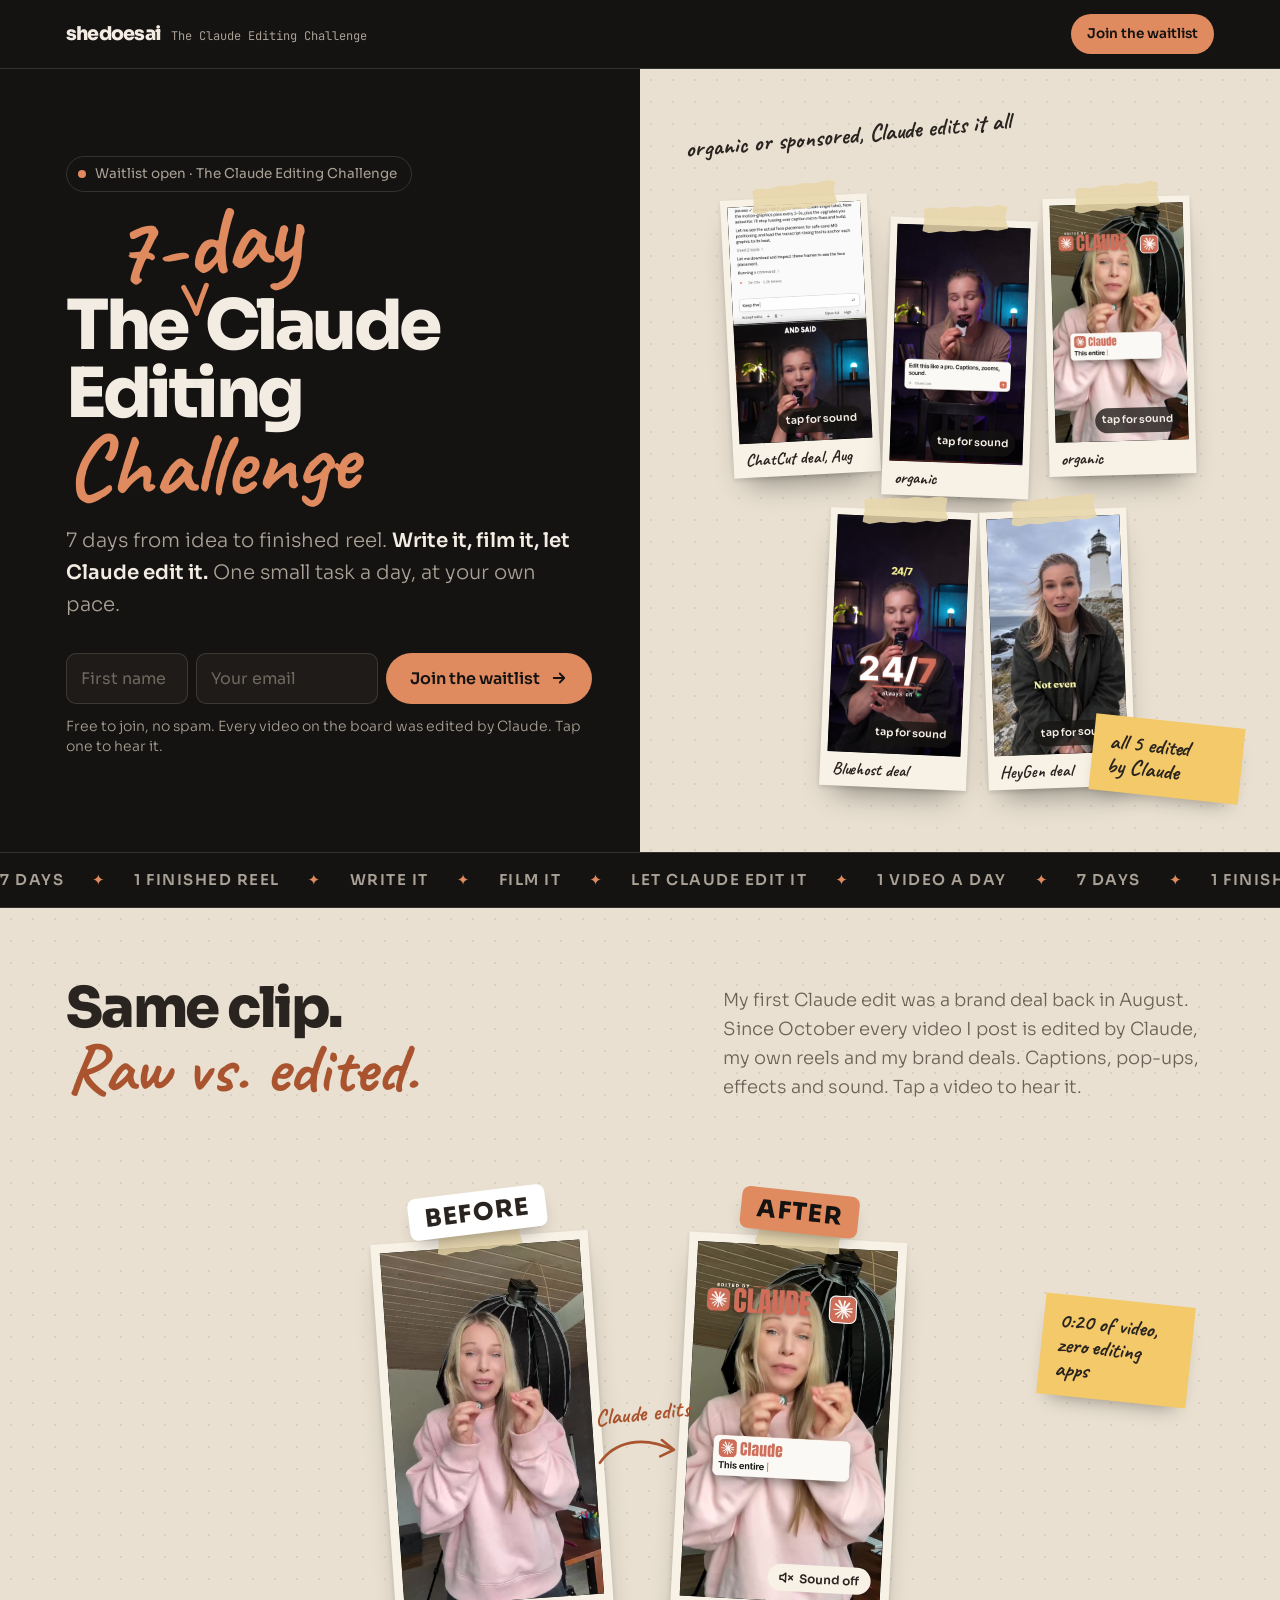
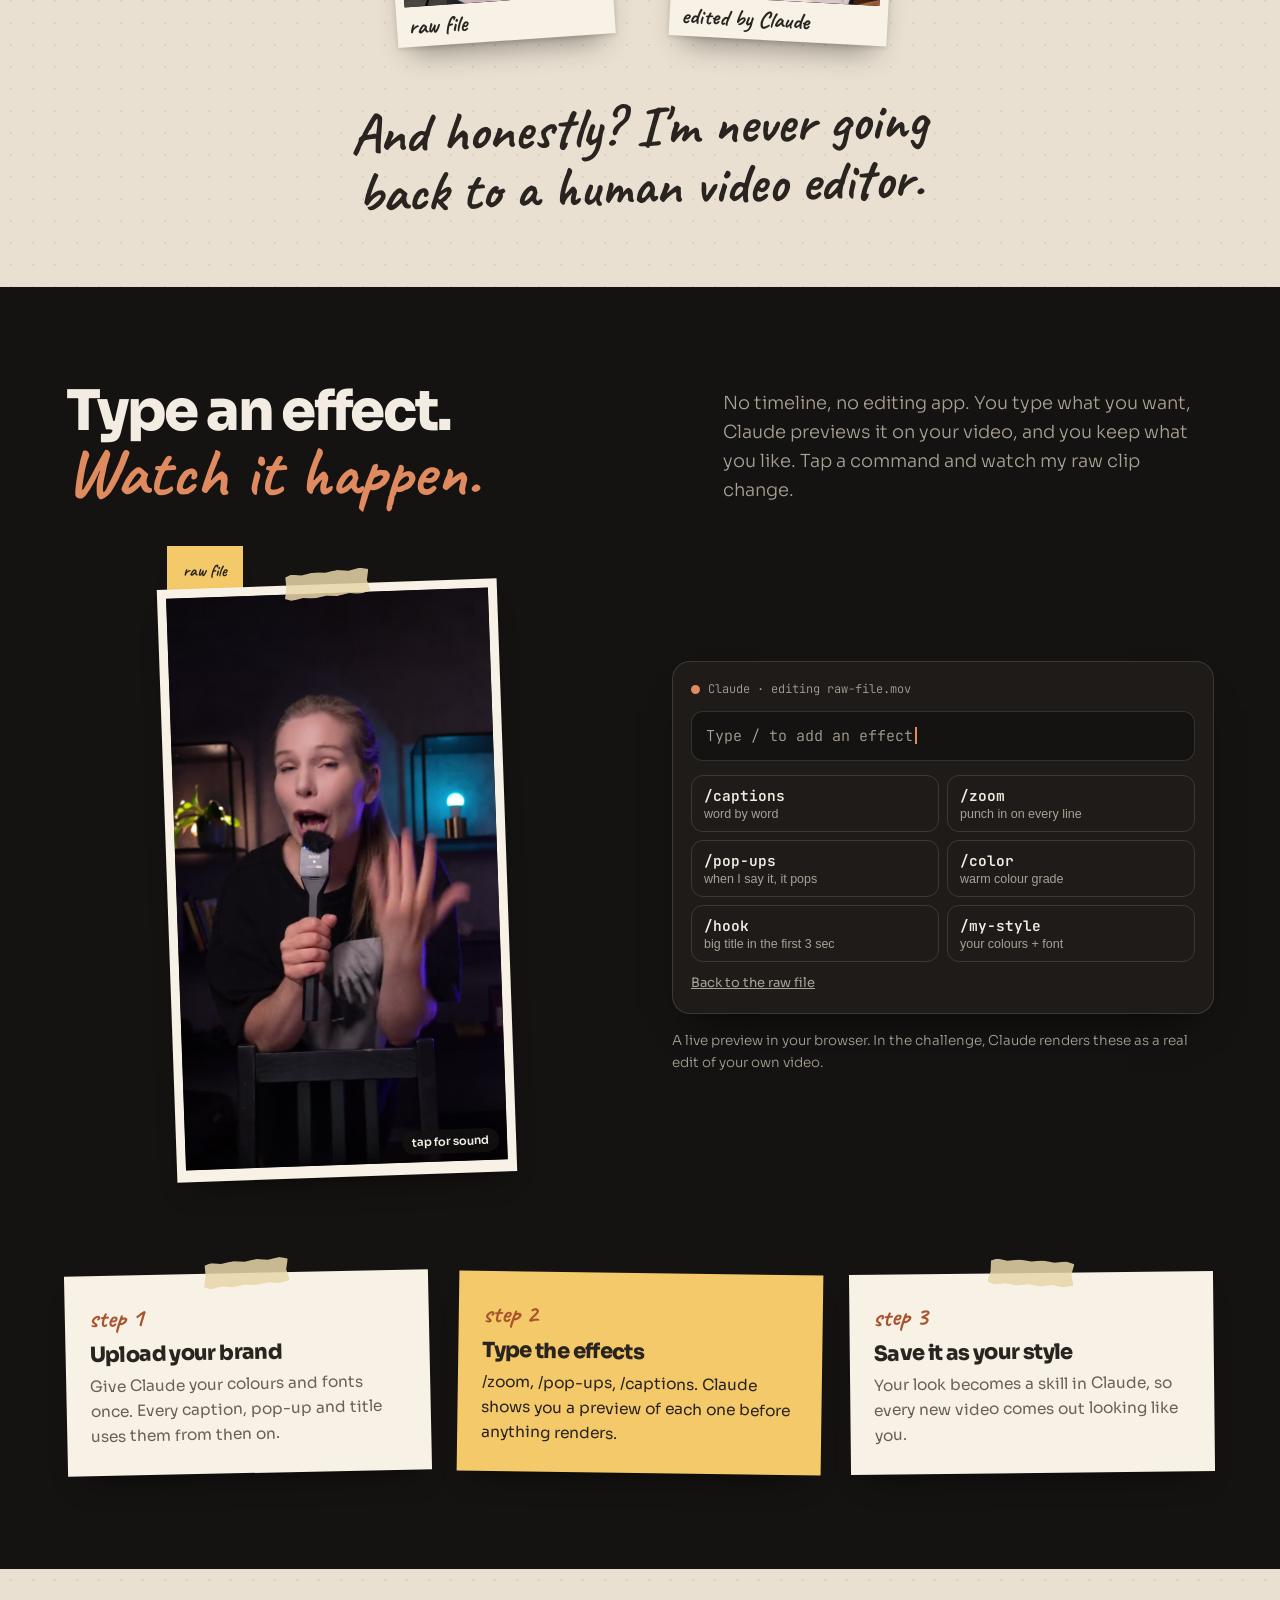
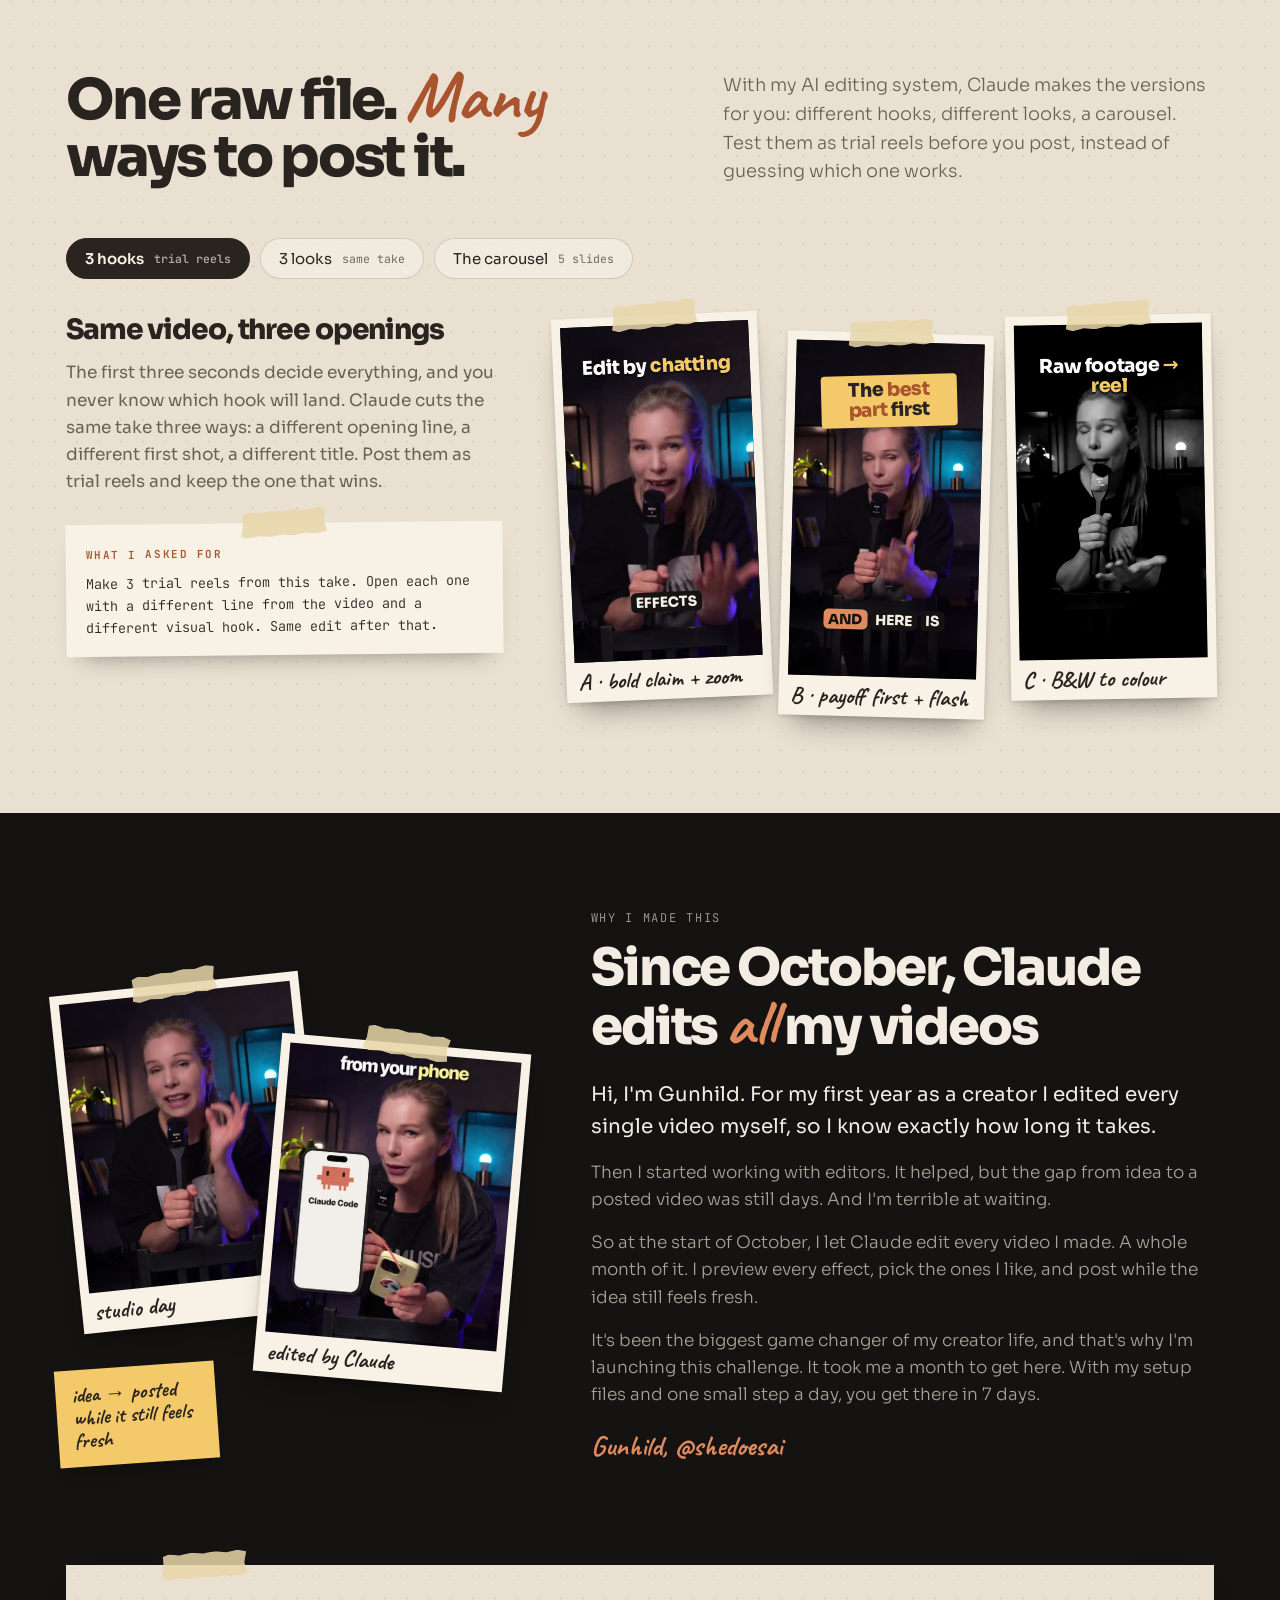
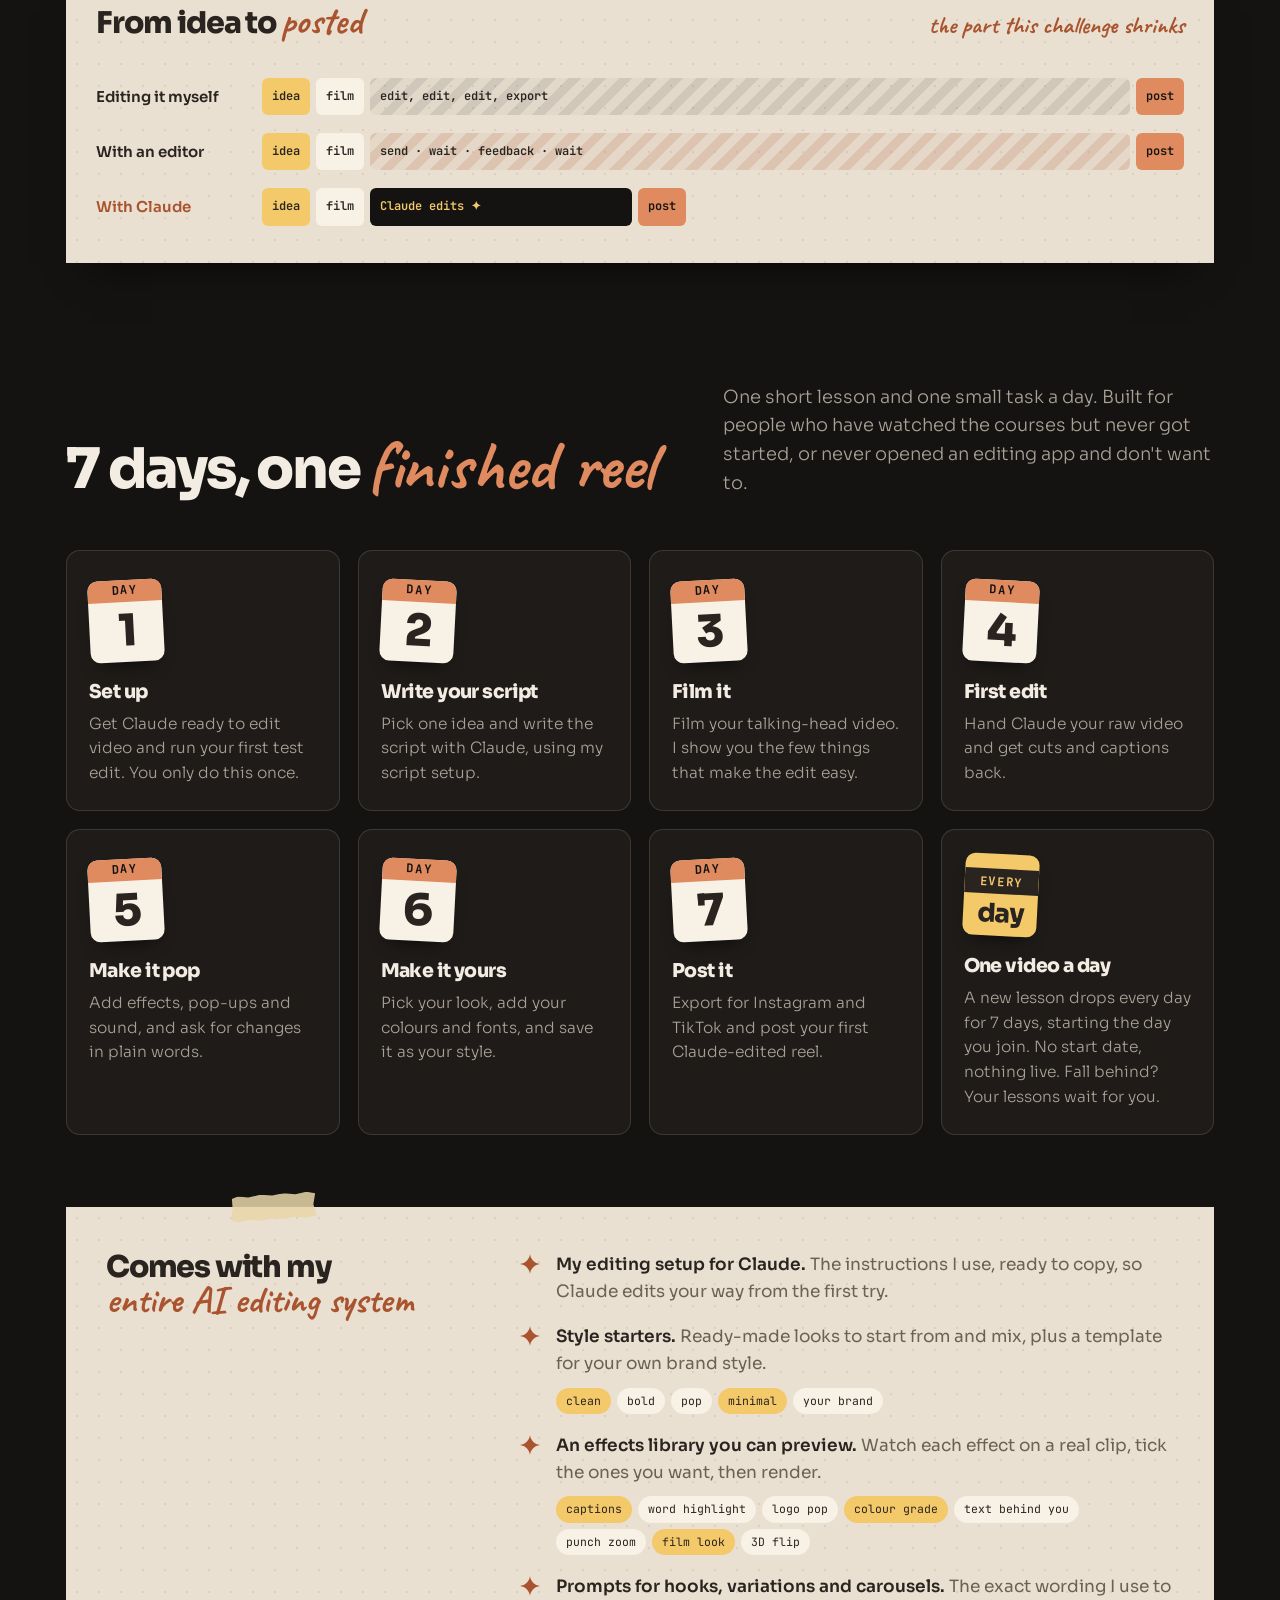
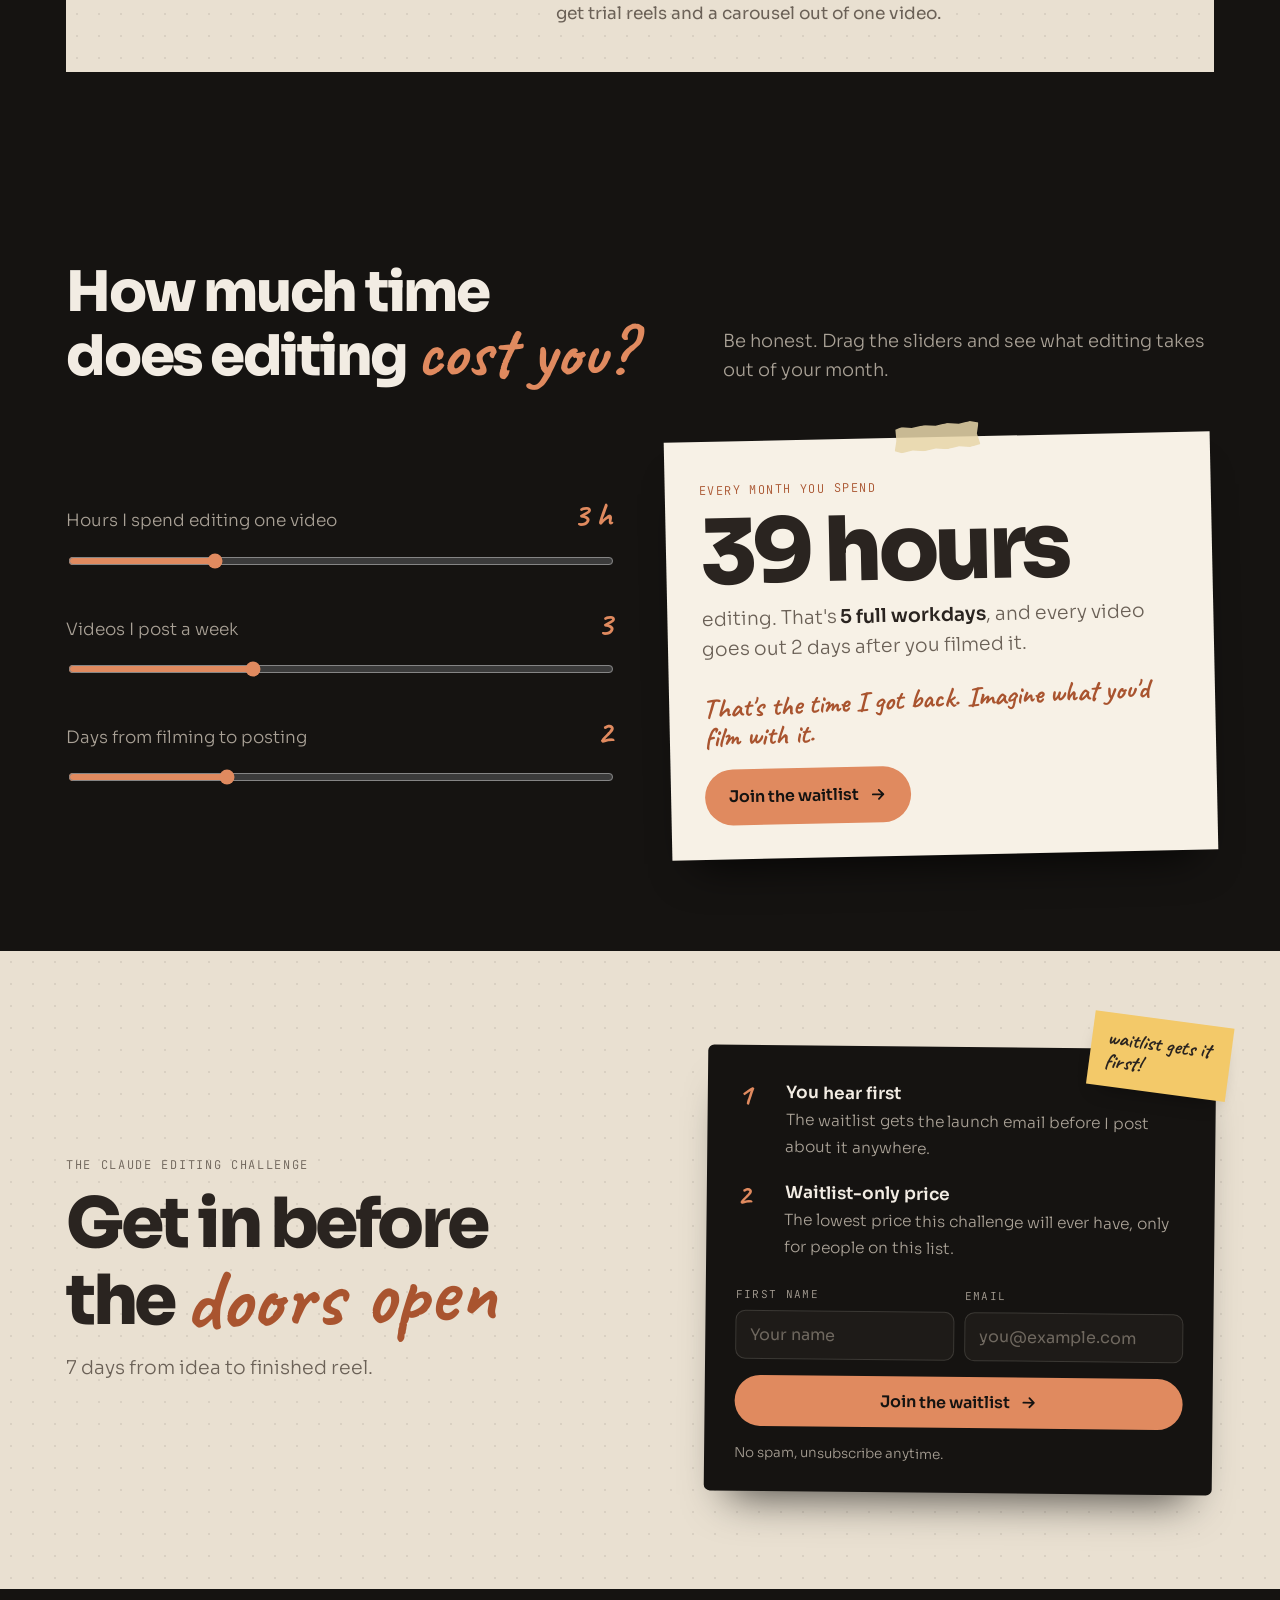
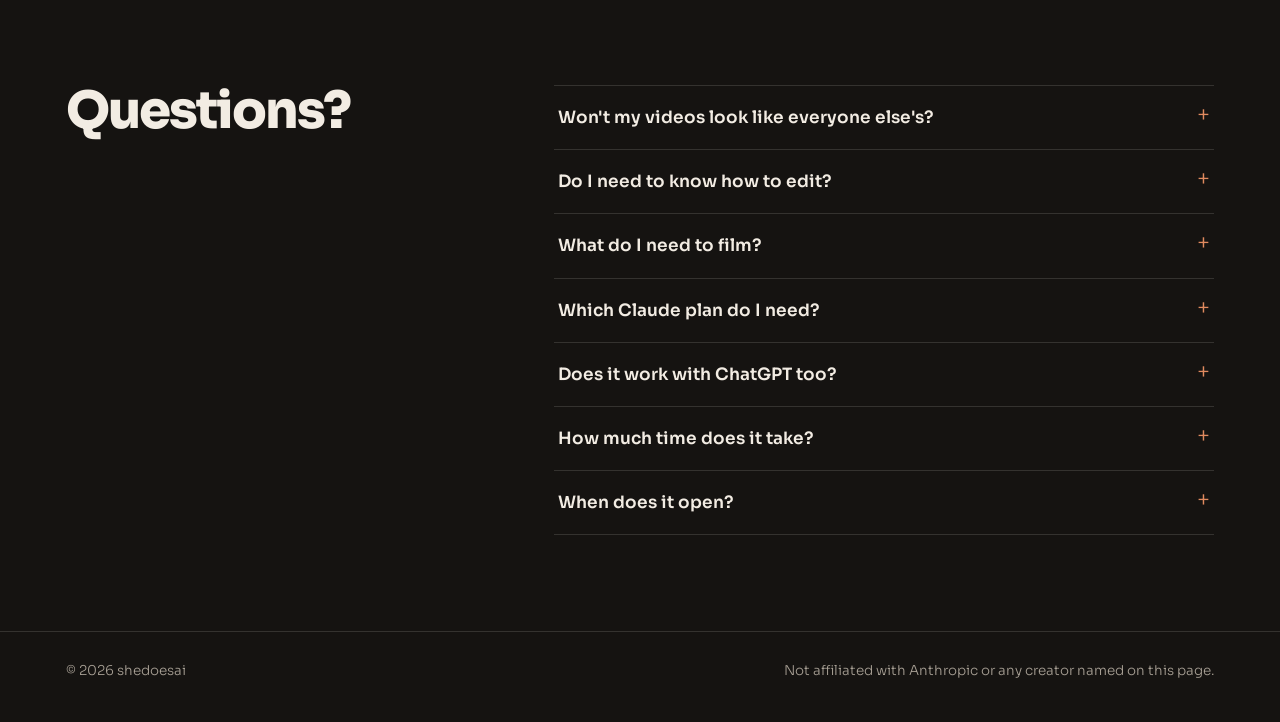
==== editing/index.html @ 43f723ca "Move 7-day a bit closer to the caret Co-Authored-By: Claude Opus 5.5 <noreply@anthropic.com> Claude-" ====
<!doctype html>
<html lang="en"><head><meta charset="utf-8"><meta name="viewport" content="width=device-width,initial-scale=1,viewport-fit=cover">
<title>The Claude Editing Challenge</title>
<meta name="description" content="The Claude Editing Challenge: 7 days from idea to finished reel. Write it, film it, let Claude edit it. Join the waitlist.">
<meta property="og:title" content="The Claude Editing Challenge">
<meta property="og:description" content="7 days from idea to finished reel. Write it, film it, let Claude edit it. Join the waitlist.">
<meta property="og:image" content="https://www.shedoesai.com/media/claude-edit-poster.jpg">
<meta property="og:type" content="website">
<meta property="og:url" content="https://www.shedoesai.com/editing">
<meta name="twitter:card" content="summary_large_image">
<meta name="theme-color" content="#151311">
<meta name="claude:viewport-fit-sides" content="cover">
<link rel="preconnect" href="https://fonts.googleapis.com">
<link rel="preconnect" href="https://fonts.gstatic.com" crossorigin>
<link rel="stylesheet" href="https://fonts.googleapis.com/css2?family=Sora:wght@300;400;600;800&family=Caveat:wght@600;700&family=JetBrains+Mono:wght@400;600&display=swap">
<style>
/* Direction F, "Dark + Moodboard": dark studio pages alternating with a cork/paper moodboard.
   Sora for type, Caveat for hand-written notes, taped polaroids and sticky notes as the scrapbook layer.
   One committed look (no theme switch). */
:root{
  --ink:#151311; --ink2:#1E1B18; --cream:#F2ECE3; --muted:#A9A196; --clay:#E08A5F; --clay-d:#A9542F;
  --board:#E9E0D1; --paper:#F7F1E6; --sticky:#F3C969; --brown:#2A2420; --brown-m:#6B6157;
  --line:rgba(242,236,227,.14); --line-d:rgba(42,36,32,.16);
  --f-display:"Sora",system-ui,-apple-system,"Segoe UI",sans-serif;
  --f-hand:"Caveat","Comic Sans MS",cursive;
  --f-mono:"JetBrains Mono",ui-monospace,Menlo,Consolas,monospace;
  --wrap:1180px;
  color-scheme:dark;
}
*{box-sizing:border-box}
[hidden]{display:none!important}
body{margin:0;background:var(--ink);color:var(--cream);font-family:var(--f-display);font-weight:300;font-size:17px;line-height:1.6;-webkit-font-smoothing:antialiased;overflow-x:hidden}
.wrap{max-width:var(--wrap);margin:0 auto;padding-left:max(16px,env(safe-area-inset-left,0px));padding-right:max(16px,env(safe-area-inset-right,0px))}
h1,h2,h3,h4{font-family:var(--f-display);font-weight:800;margin:0;text-wrap:balance;letter-spacing:-.04em}
p{margin:0}
a{color:inherit}
b,strong{font-weight:600}
em,.hand{font-family:var(--f-hand);font-style:normal;font-weight:700;letter-spacing:0;color:var(--clay);font-size:1.25em;line-height:.9}
.mono{font-family:var(--f-mono);font-size:12.5px}
.eyebrow{font-family:var(--f-mono);font-size:12px;text-transform:uppercase;letter-spacing:.14em;color:var(--muted)}
:focus-visible{outline:2px solid var(--clay);outline-offset:3px;border-radius:6px}

/* the moodboard surface */
.board{background-color:var(--board);background-image:radial-gradient(rgba(0,0,0,.07) 1px,transparent 1px);background-size:22px 22px;color:var(--brown)}
.board .eyebrow{color:var(--brown-m)}
.board em,.board .hand{color:var(--clay-d)}
.tape{position:absolute;z-index:3;top:-13px;left:50%;width:86px;height:26px;background:rgba(232,214,170,.85);transform:translateX(-50%) rotate(-4deg);clip-path:polygon(3% 8%,10% 0,22% 7%,36% 0,50% 6%,63% 0,77% 7%,90% 0,100% 9%,97% 50%,100% 92%,88% 100%,75% 93%,61% 100%,48% 94%,34% 100%,21% 93%,8% 100%,0 90%,3% 50%);box-shadow:0 1px 2px rgba(0,0,0,.08)}
.pol{position:relative;margin:0;background:var(--paper);padding:9px 9px 40px;box-shadow:0 18px 30px -14px rgba(0,0,0,.45),0 2px 4px rgba(0,0,0,.12)}
.pol figcaption{position:absolute;left:12px;right:12px;bottom:6px;font-family:var(--f-hand);font-weight:700;font-size:23px;color:var(--brown);line-height:1.2}
.sticky{background:var(--sticky);color:var(--brown);font-family:var(--f-hand);font-weight:700;line-height:1.1;padding:14px 16px;box-shadow:0 12px 20px -12px rgba(0,0,0,.4)}

.cta{display:inline-flex;align-items:center;gap:10px;background:var(--clay);color:var(--ink);text-decoration:none;font-family:var(--f-display);font-weight:600;font-size:16px;padding:15px 24px;border-radius:999px;border:0;cursor:pointer;transition:background .15s ease,transform .15s ease}
.cta:hover{background:#EB9C74;transform:translateY(-1px)}
.cta svg{width:18px;height:18px}
.cta.small{font-size:13.5px;padding:9px 16px}

header{border-bottom:1px solid var(--line)}
header .wrap{display:flex;justify-content:space-between;align-items:center;gap:12px;padding-block:14px}
.brand{font-weight:800;font-size:19px;text-decoration:none;display:flex;align-items:baseline;gap:10px;letter-spacing:-.04em}
.brand .hand{font-size:22px}
.brand small{font-family:var(--f-mono);font-weight:400;font-size:12px;letter-spacing:0;color:var(--muted)}

/* hero: dark text left, moodboard right */
.hero{display:grid;grid-template-columns:minmax(0,1fr) minmax(0,1fr);min-height:min(86vh,780px);border-bottom:1px solid var(--line)}
.hero-copy{display:flex;flex-direction:column;justify-content:center;padding:64px 48px 72px max(16px,calc((100vw - var(--wrap))/2 + 16px))}
.status{display:inline-flex;align-items:center;gap:9px;align-self:flex-start;border:1px solid var(--line);border-radius:999px;padding:6px 14px 6px 11px;font-size:13.5px;font-weight:400;color:var(--muted)}
.dot{width:8px;height:8px;border-radius:50%;background:var(--clay);animation:pulse 1.8s infinite}
@keyframes pulse{50%{opacity:.35}}
.hero h1{font-size:clamp(42px,5.4vw,82px);line-height:.98;letter-spacing:-.05em;margin:26px 0 22px}
.hero h1 .hand{font-size:1.3em;display:inline-block;transform:rotate(-2deg);line-height:.8}
.hero h1.has-ins{margin-top:1.45em}
.hero h1 .ins{position:relative;display:inline-block;width:.26em}
.hero h1 .ins-txt{position:absolute;left:50%;bottom:.6em;transform:translateX(-46%) rotate(-7deg);font-family:var(--f-hand);font-weight:700;font-size:1.4em;letter-spacing:0;line-height:1;color:var(--clay);white-space:nowrap}
.hero h1 .ins svg{position:absolute;left:50%;bottom:.42em;width:.42em;height:.58em;transform:translateX(-50%) rotate(-4deg);color:var(--clay);overflow:visible}
.lede{font-size:clamp(18px,1.55vw,21px);max-width:34ch;color:var(--muted)}
.lede b{color:var(--cream);font-weight:600}
.wl-hero{margin-top:32px;max-width:560px}
.hero-row{display:grid;grid-template-columns:minmax(0,.8fr) minmax(0,1.2fr) auto;gap:8px}
.wl.wl-hero .cta{width:auto;margin:0;white-space:nowrap}
.proof{font-size:14px;line-height:1.45;color:var(--muted)}
@media (max-width:640px){.hero-row{grid-template-columns:minmax(0,1fr)}.wl.wl-hero .cta{width:100%;justify-content:center}}

.hero-board{position:relative;overflow:hidden;display:flex;align-items:center;justify-content:center;padding:64px 24px}
.ba{position:relative;display:flex;align-items:center;justify-content:center;gap:0;width:100%;max-width:580px}
.ba .pol{flex:0 0 auto;width:clamp(150px,17vw,228px)}
.pol-raw{transform:rotate(-4deg)}
.pol-edit{transform:rotate(3deg)}
.shot{position:relative;aspect-ratio:9/16;overflow:hidden;background:#000}
.shot video,.shot img{position:absolute;inset:0;width:100%;height:100%;object-fit:cover;max-width:none}
.label{position:absolute;z-index:2;top:10px;left:10px;font-family:var(--f-mono);font-size:10.5px;font-weight:600;letter-spacing:.08em;text-transform:uppercase;padding:4px 8px;border-radius:4px;background:rgba(21,19,17,.75);color:var(--cream)}
.label.on{background:var(--clay);color:var(--ink)}
.arrow{flex:0 0 auto;width:clamp(64px,7vw,104px);position:relative;margin:0 -6px;z-index:4;text-align:center}
.arrow svg{width:100%;height:auto;color:var(--clay-d);display:block}
.arrow span{display:block;font-family:var(--f-hand);font-weight:700;font-size:clamp(19px,1.8vw,24px);color:var(--clay-d);line-height:1;transform:rotate(-6deg);margin-bottom:2px;white-space:nowrap}
.sound{position:absolute;bottom:10px;right:10px;z-index:2;display:flex;align-items:center;gap:6px;border:0;border-radius:999px;background:var(--paper);color:var(--brown);font:600 12px var(--f-display);padding:6px 11px;cursor:pointer}
.sound svg{width:15px;height:15px}
.hero-board .sticky{position:absolute;right:6%;bottom:7%;width:150px;font-size:22px;transform:rotate(6deg)}
.hero-board .note{position:absolute;left:7%;top:8%;font-family:var(--f-hand);font-weight:700;font-size:24px;color:var(--brown);transform:rotate(-5deg)}

/* marquee */
.marquee{border-bottom:1px solid var(--line);overflow:hidden;white-space:nowrap;color:var(--muted)}
.marquee-inner{display:inline-flex;gap:28px;padding:15px 0;font-weight:600;font-size:15px;text-transform:uppercase;letter-spacing:.1em;animation:slide 32s linear infinite}
.marquee-inner span{display:inline-flex;align-items:center;gap:28px}
.marquee-inner i{color:var(--clay);font-style:normal}
@keyframes slide{to{transform:translateX(-50%)}}

section{padding-block:96px}
.head{display:grid;grid-template-columns:minmax(0,1.1fr) minmax(0,.9fr);gap:20px 56px;align-items:end;margin-bottom:52px}
.head h2{font-size:clamp(32px,4.4vw,56px);line-height:1.02}
.head p{max-width:44ch;font-size:18px;color:var(--muted)}
.board .head p{color:var(--brown-m)}

/* style lab */
.lab{display:grid;grid-template-columns:minmax(0,1fr) minmax(0,1fr);gap:64px;align-items:center}
.lab-wrap{position:relative;justify-self:center;width:100%;max-width:450px}
.lab-wrap .pol{transform:rotate(-2deg);padding-bottom:12px}
.lab-frame{position:relative;width:100%;aspect-ratio:9/16;overflow:hidden;background:#000;--b-hi:#E08A5F;--b-bg:#151311;--b-text:#F2ECE3;--b-font:var(--f-display);--b-weight:800}
.lab-wrap{max-width:340px}
.lab-zoom{position:absolute;inset:0;transition:transform .28s cubic-bezier(.2,.9,.3,1.3)}
.lab-zoom video{position:absolute;inset:0;width:100%;height:100%;object-fit:cover;max-width:none;transition:filter .4s ease}
.fx-zoom .lab-zoom.punch{transform:scale(1.14)}
.fx-color video{filter:contrast(1.12) saturate(1.3) sepia(.12) brightness(1.03)}
.grade{position:absolute;inset:0;pointer-events:none;opacity:0;transition:opacity .4s;background:radial-gradient(120% 80% at 50% 40%,transparent 55%,rgba(20,8,0,.45));mix-blend-mode:multiply}
.fx-color .grade{opacity:1}
.cap{position:absolute;left:0;right:0;bottom:17%;display:flex;justify-content:center;z-index:3;padding:0 7%;text-align:center;pointer-events:none}
.cap-w{display:flex;flex-wrap:wrap;gap:5px;justify-content:center;font-family:var(--b-font);font-weight:var(--b-weight);font-size:clamp(19px,2.3vw,25px);line-height:1;letter-spacing:-.02em;text-transform:uppercase}
.cap-w span{background:var(--b-bg);color:var(--b-text);padding:5px 8px;border-radius:7px;transition:background .1s,transform .1s}
.cap-w span.on{background:var(--b-hi);color:var(--b-bg);transform:scale(1.08) rotate(-2deg)}
.hook{position:absolute;z-index:3;top:11%;left:7%;right:7%;text-align:center;font-family:var(--b-font);font-weight:var(--b-weight);font-size:clamp(24px,2.9vw,32px);line-height:1.02;letter-spacing:-.03em;color:#fff;text-shadow:0 3px 0 rgba(0,0,0,.55),0 0 24px rgba(0,0,0,.4);opacity:0;transform:translateY(-8px) scale(.94);transition:opacity .25s,transform .35s cubic-bezier(.2,.9,.3,1.4)}
.hook b{color:var(--b-hi);font-weight:inherit}
.hook.show{opacity:1;transform:none}
#lab-pops{position:absolute;inset:0;z-index:3;pointer-events:none}
.pop{position:absolute;display:inline-flex;align-items:center;gap:6px;padding:7px 12px;border-radius:12px;background:var(--paper);color:var(--brown);font:800 15px var(--f-display);letter-spacing:-.01em;box-shadow:0 10px 22px -8px rgba(0,0,0,.55);animation:popin .45s cubic-bezier(.2,.9,.3,1.6) both}
.pop.hi{background:var(--b-hi);color:var(--b-bg)}
.pop svg{width:16px;height:16px}
.pop.out{animation:popout .25s ease forwards}
@keyframes popin{from{opacity:0;transform:scale(.3) rotate(-12deg)}to{opacity:1;transform:scale(1) rotate(var(--r,-4deg))}}
@keyframes popout{to{opacity:0;transform:scale(.6)}}
.lab-sound{position:absolute;z-index:4;right:8px;bottom:8px;appearance:none;border:0;cursor:pointer;font:600 11.5px var(--f-display);padding:5px 10px;border-radius:999px;background:rgba(21,19,17,.72);color:var(--cream)}
.slash{background:var(--ink2);border:1px solid var(--line);border-radius:18px;padding:18px;box-shadow:0 24px 40px -24px rgba(0,0,0,.8)}
.slash-top{display:flex;align-items:center;gap:8px;font-family:var(--f-mono);font-size:12px;color:var(--muted);margin-bottom:12px}
.slash-dot{width:9px;height:9px;border-radius:50%;background:var(--clay)}
.slash-input{display:flex;align-items:center;min-height:50px;background:var(--ink);border:1px solid var(--line);border-radius:12px;padding:12px 14px;font-family:var(--f-mono);font-size:15px;color:var(--cream);margin-bottom:14px}
.slash-input .ph{color:var(--muted)}
.caret{display:inline-block;width:2px;height:1.15em;background:var(--clay);margin-left:2px;animation:blink 1s steps(1) infinite}
@keyframes blink{50%{opacity:0}}
.slash-cmds{display:grid;grid-template-columns:repeat(2,minmax(0,1fr));gap:8px}
.slash-cmds button{appearance:none;text-align:left;border:1px solid var(--line);background:transparent;color:var(--cream);border-radius:12px;padding:10px 12px;cursor:pointer;display:grid;gap:2px;transition:background .15s,border-color .15s}
.slash-cmds button:hover{border-color:var(--muted)}
.slash-cmds b{font-family:var(--f-mono);font-size:14.5px;font-weight:600}
.slash-cmds span{font-size:12.5px;color:var(--muted)}
.slash-cmds button[aria-pressed="true"]{background:var(--clay);border-color:var(--clay);color:var(--ink)}
.slash-cmds button[aria-pressed="true"] span{color:rgba(21,19,17,.75)}
.slash-cmds button[aria-pressed="true"] b::after{content:" ✓"}
.slash-reset{appearance:none;background:none;border:0;color:var(--muted);font:400 13px var(--f-display);text-decoration:underline;cursor:pointer;margin-top:12px;padding:0}
.brand-kit{margin-top:12px;background:var(--ink);border:1px solid var(--line);border-radius:14px;padding:14px;display:grid;gap:12px}
.kit-row{display:flex;flex-wrap:wrap;gap:12px;align-items:center}
.kit-row label{display:flex;align-items:center;gap:8px;font-size:14px;font-weight:400}
.kit-row input[type=color]{width:38px;height:32px;border:1px solid var(--line);border-radius:8px;padding:2px;background:var(--ink);cursor:pointer}
.kit-row select{font:400 14px var(--f-display);padding:7px 10px;border-radius:8px;border:1px solid var(--line);background:var(--ink2);color:var(--cream)}
.swatches{display:flex;gap:8px}
.swatches button{width:30px;height:30px;border-radius:50%;border:2px solid var(--ink);outline:1px solid var(--line);cursor:pointer;padding:0}
.vars{display:grid;grid-template-columns:repeat(3,minmax(0,1fr));gap:18px;align-items:start}
.vars .pol:nth-child(1){transform:rotate(-2.5deg)}
.vars .pol:nth-child(2){transform:rotate(1.5deg);margin-top:18px}
.vars .pol:nth-child(3){transform:rotate(-1deg)}
.vhook{position:absolute;z-index:2;top:10%;left:6%;right:6%;text-align:center;font:800 clamp(14px,1.6vw,19px)/1.05 var(--f-display);letter-spacing:-.02em;color:#fff;text-shadow:0 2px 0 rgba(0,0,0,.6),0 0 16px rgba(0,0,0,.45)}
.vhook b{color:var(--sticky);font-weight:inherit}
.vcap{position:absolute;z-index:2;left:6%;right:6%;bottom:14%;display:flex;flex-wrap:wrap;gap:3px;justify-content:center;font:800 clamp(11px,1.15vw,14px)/1 var(--f-display);text-transform:uppercase}
.vcap span{padding:3px 5px;border-radius:5px;background:#151311;color:#F2ECE3}
.vcap span.on{background:#E08A5F;color:#151311}
.v-clean video{filter:brightness(1.04) saturate(.9)}
.v-clean .vcap{font-family:var(--f-display);font-weight:600;text-transform:none}
.v-clean .vcap span{background:rgba(255,255,255,.92);color:#222}
.v-clean .vcap span.on{background:#fff;color:#000;text-decoration:underline 2px}
.v-bold video{filter:contrast(1.15) saturate(1.25)}
.v-bold .vcap{font-size:clamp(14px,1.5vw,18px)}
.v-bold .vcap span{background:none;color:#fff;-webkit-text-stroke:1.5px #000;paint-order:stroke fill;text-shadow:0 3px 0 #000;padding:0 2px}
.v-bold .vcap span.on{color:#FFE11A;background:none}
.v-pop video{filter:saturate(1.3) brightness(1.04) sepia(.08)}
.v-pop .vcap span{background:#FFF6EE;color:#B4436C;border-radius:9px}
.v-pop .vcap span.on{background:#FFD7E4}
.v-pop::after{content:"✦";position:absolute;z-index:2;top:34%;right:10%;font-size:26px;color:var(--sticky);animation:popin 1.2s cubic-bezier(.2,.9,.3,1.6) infinite alternate}
.lab-note{font-size:13.5px;margin-top:16px;color:var(--muted)}

.how{margin-top:96px;display:grid;grid-template-columns:repeat(3,minmax(0,1fr));gap:28px}
.how > div{position:relative;background:var(--paper);color:var(--brown);padding:30px 24px 26px;box-shadow:0 18px 30px -18px rgba(0,0,0,.6)}
.how > div:nth-child(1){transform:rotate(-1.2deg)}
.how > div:nth-child(2){transform:rotate(.8deg);background:var(--sticky)}
.how > div:nth-child(3){transform:rotate(-.6deg)}
.how .k{font-family:var(--f-hand);font-weight:700;font-size:26px;color:var(--clay-d);line-height:1}
.how h3{font-size:21px;margin:8px 0 8px;line-height:1.15;letter-spacing:-.03em}
.how p{font-size:15.5px;font-weight:400;color:var(--brown-m)}
.how > div:nth-child(2) p{color:var(--brown)}

/* outputs (on the board) */
.tabs{display:flex;flex-wrap:wrap;gap:10px;margin-bottom:36px}
.tabs button{appearance:none;border:1px solid var(--line-d);background:rgba(247,241,230,.6);color:var(--brown);font:400 15px var(--f-display);padding:10px 18px;border-radius:999px;cursor:pointer;display:flex;gap:10px;align-items:center}
.tabs button .mono{font-size:11.5px;opacity:.65}
.tabs button[aria-selected="true"]{background:var(--brown);color:var(--paper);border-color:var(--brown);font-weight:600}
.panel{display:grid;grid-template-columns:minmax(0,.8fr) minmax(0,1.2fr);gap:56px;align-items:start}
.panel-copy h3{font-size:28px;line-height:1.08;margin-bottom:14px}
.panel-copy > p{color:var(--brown-m);font-weight:400}
.prompt{position:relative;margin-top:28px;background:var(--paper);padding:22px 20px 18px;box-shadow:0 14px 24px -16px rgba(0,0,0,.45);transform:rotate(-.6deg)}
.prompt .eyebrow{display:block;margin-bottom:8px;font-size:11px;color:var(--clay-d);font-weight:600}
.prompt p{font-family:var(--f-mono);font-size:13.5px;line-height:1.65}
.pair{display:flex;gap:28px;justify-content:center;flex-wrap:wrap}
.pair .pol{width:min(100%,230px)}
.pair .pol:first-child{transform:rotate(-3deg)}
.pair .pol:last-child{transform:rotate(2.5deg)}
.pair figcaption{font-size:21px}

.carousel{min-width:0}
.track{display:flex;gap:18px;overflow-x:auto;scroll-snap-type:x mandatory;padding:6px 10px 22px 4px;scrollbar-width:thin}
.slide{flex:0 0 min(78%,290px);aspect-ratio:4/5;scroll-snap-align:start;border-radius:6px;box-shadow:0 14px 24px -16px rgba(0,0,0,.5);position:relative;overflow:hidden;display:flex;flex-direction:column;justify-content:space-between;padding:22px;max-width:100%}
.slide .n{font-family:var(--f-mono);font-size:11px;opacity:.7}
.slide h4{font-size:24px;line-height:1.08;letter-spacing:-.035em}
.slide p{font-size:15px;line-height:1.45;font-weight:400}
.sl-photo{color:var(--cream);background:var(--ink)}
.sl-photo img{position:absolute;inset:0;width:100%;height:100%;object-fit:cover;object-position:center 30%;opacity:.7;max-width:none}
.sl-photo > *{position:relative}
.sl-photo h4{text-shadow:0 2px 12px rgba(0,0,0,.6)}
.sl-photo h4 em,.sl-ink h4 em{color:var(--clay)}
.sl-sticky{background:var(--sticky);color:var(--brown)} .sl-clay{background:var(--clay);color:var(--ink)} .sl-paper{background:var(--paper);color:var(--brown)} .sl-ink{background:var(--ink);color:var(--cream)}
.sl-clay h4 em{color:var(--ink)}
.steps-mini{display:flex;flex-direction:column;gap:8px;font-family:var(--f-mono);font-size:12.5px}
.steps-mini div{background:rgba(255,255,255,.55);color:var(--brown);border-radius:6px;padding:7px 10px}
.swipe{font-family:var(--f-hand);font-weight:700;font-size:22px}
.car-nav{display:flex;gap:10px;margin-top:22px}
.car-nav button{appearance:none;width:44px;height:44px;border-radius:50%;border:1px solid var(--line-d);background:var(--paper);color:var(--brown);cursor:pointer;display:grid;place-items:center}
.car-nav svg{width:18px;height:18px}

.doc{position:relative;background:var(--paper);box-shadow:0 18px 30px -18px rgba(0,0,0,.5)}
.doc-top{display:flex;justify-content:space-between;gap:12px;flex-wrap:wrap;padding:14px 22px;border-bottom:1px solid var(--line-d);font-family:var(--f-mono);font-size:12.5px;color:var(--brown-m)}
.doc-body{padding:6px 22px 18px}
.beat{display:grid;grid-template-columns:70px minmax(0,1fr);gap:16px;padding:14px 0;border-bottom:1px dashed var(--line-d)}
.beat:last-child{border-bottom:0}
.beat .t{font-family:var(--f-mono);font-size:12.5px;color:var(--clay-d);font-weight:600;padding-top:3px;font-variant-numeric:tabular-nums}
.beat .say{font-size:17px;font-weight:400}
.beat .do{font-family:var(--f-mono);font-size:12px;color:var(--brown-m);margin-top:6px}

/* story */
.story{display:grid;grid-template-columns:minmax(0,.85fr) minmax(0,1.15fr);gap:64px;align-items:center}
.polaroids{position:relative;min-height:460px}
.polaroids .pol{position:absolute;width:min(60%,250px)}
.polaroids .pol img{display:block;width:100%;aspect-ratio:4/5;object-fit:cover}
.polaroids .p1{left:0;top:16px;transform:rotate(-6deg)}
.polaroids .p2{right:2%;top:76px;transform:rotate(5deg)}
.polaroids .sticky{position:absolute;left:-2%;bottom:-36px;width:160px;font-size:21px;transform:rotate(-4deg);z-index:4}
.story-copy h2{font-size:clamp(30px,4vw,52px);line-height:1.02;margin-bottom:26px}
.story-copy p{max-width:52ch;margin-bottom:16px;color:var(--muted)}
.story-copy p.first{font-size:20px;color:var(--cream);font-weight:400}
.sig{font-family:var(--f-hand);font-weight:700;font-size:28px;color:var(--clay)!important}

/* idea-to-posted graphic */
.gap{position:relative;margin-top:80px;padding:34px 30px 28px;box-shadow:0 24px 40px -24px rgba(0,0,0,.7)}
.gap .tape{left:12%}
.gap-head{display:flex;justify-content:space-between;align-items:baseline;flex-wrap:wrap;gap:8px;margin-bottom:22px}
.gap-head h3{font-size:clamp(22px,2.6vw,30px);letter-spacing:-.035em}
.gap-head .hand{font-size:24px}
.gap-row{display:grid;grid-template-columns:150px minmax(0,1fr);gap:16px;align-items:center;padding:9px 0}
.gap-label{font-weight:600;font-size:15px}
.gap-track{display:flex;gap:6px;width:100%}
.gap-track.short{width:46%}
.seg{border-radius:6px;padding:9px 10px;font-family:var(--f-mono);font-size:12px;font-weight:600;white-space:nowrap;overflow:hidden;text-overflow:ellipsis;min-width:0;color:var(--brown)}
.s-idea{background:var(--sticky);flex:0 0 auto}
.s-film{background:var(--paper);flex:0 0 auto}
.s-post{background:var(--clay);color:var(--ink);flex:0 0 auto}
.s-long{flex:1;background:repeating-linear-gradient(-45deg,rgba(42,36,32,.13) 0 9px,rgba(42,36,32,.04) 9px 18px)}
.s-wait{flex:1;background:repeating-linear-gradient(-45deg,rgba(169,84,47,.2) 0 9px,rgba(169,84,47,.06) 9px 18px)}
.s-claude{flex:1;background:var(--ink);color:var(--sticky)}
.gap-row.now .gap-label{color:var(--clay-d)}
.gap-note{position:absolute;right:28px;bottom:-26px;font-size:21px;transform:rotate(3deg);width:auto}

/* modules */
.modules{display:grid;grid-template-columns:repeat(4,minmax(0,1fr));gap:18px}
.mod{border:1px solid var(--line);border-radius:14px;padding:24px 22px;background:var(--ink2)}
.mod .num{display:inline-flex;flex-direction:column;align-items:center;justify-content:flex-end;width:74px;height:82px;border-radius:10px;overflow:hidden;background:var(--paper);color:var(--brown);font:800 44px/1 var(--f-display);letter-spacing:-.04em;padding-bottom:9px;box-shadow:0 10px 18px -10px rgba(0,0,0,.7);transform:rotate(-3deg)}
.mod .num small{align-self:stretch;text-align:center;background:var(--clay);color:var(--ink);font:700 12px/1 var(--f-mono);letter-spacing:.14em;text-transform:uppercase;padding:7px 0 6px;margin-bottom:7px}
.mod:nth-child(even) .num{transform:rotate(3deg)}
.mod-note .num{font-size:26px;background:var(--sticky)}
.mod-note .num small{background:var(--brown);color:var(--sticky)}
.mod h3{margin-top:20px!important}
.mod h3{font-size:19px;margin:14px 0 8px;line-height:1.15;letter-spacing:-.03em}
.mod p{font-size:15.5px;color:var(--muted)}
.pack{position:relative;margin-top:72px;display:grid;grid-template-columns:minmax(0,.8fr) minmax(0,1.4fr);gap:40px;align-items:start;padding:44px 40px}
.pack .tape{left:18%}
.pack h3{font-size:30px;line-height:1.08}
.pack ul{list-style:none;margin:0;padding:0;display:grid;gap:18px}
.pack li{display:grid;grid-template-columns:24px minmax(0,1fr);gap:12px;align-items:start;font-weight:400;color:var(--brown-m)}
.pack li b{color:var(--brown)}
.pack li svg{width:20px;height:20px;color:var(--clay-d);margin-top:3px}
.chips{display:flex;flex-wrap:wrap;gap:6px;margin-top:10px}
.chips span{font-family:var(--f-mono);font-size:11.5px;background:var(--paper);color:var(--brown);border-radius:999px;padding:4px 10px}
.chips span:nth-child(3n+1){background:var(--sticky)}

/* join */
.join{position:relative;overflow:hidden}
.join .wrap{display:grid;grid-template-columns:minmax(0,1.15fr) minmax(0,1fr);gap:56px;align-items:center;position:relative;z-index:1}
.join h2{font-size:clamp(38px,5.4vw,76px);line-height:.98;letter-spacing:-.05em}
.join h2 em{display:inline-block;transform:rotate(-2deg)}
.join-sub{margin-top:18px;font-size:19px;color:var(--brown-m)}
.join-card{position:relative;background:var(--ink);color:var(--cream);border-radius:6px;padding:34px 30px 28px;box-shadow:0 28px 44px -24px rgba(0,0,0,.7);transform:rotate(.6deg)}
.perks{list-style:none;margin:0 0 26px;padding:0;display:grid;gap:18px}
.perks li{display:grid;grid-template-columns:36px minmax(0,1fr);gap:12px}
.perks .k{font-family:var(--f-hand);font-weight:700;font-size:30px;color:var(--clay);line-height:1}
.perks b{display:block}
.perks span:not(.k){color:var(--muted);font-size:15.5px}
.fine{font-size:13.5px;color:var(--muted);margin-top:16px}
.wl{display:grid;gap:12px}
.wl .row{display:grid;grid-template-columns:minmax(0,1fr) minmax(0,1fr);gap:10px}
.wl label{display:block;font-family:var(--f-mono);font-size:11px;letter-spacing:.12em;text-transform:uppercase;color:var(--muted);margin-bottom:6px}
.wl input{width:100%;font:400 16px var(--f-display);color:var(--cream);background:var(--ink2);border:1px solid var(--line);border-radius:10px;padding:13px 14px;outline:0;transition:border-color .15s ease}
.wl input::placeholder{color:#6F685F}
.wl input:focus{border-color:var(--clay)}
.wl .cta{justify-content:center;width:100%;margin-top:4px}
.wl .cta[disabled]{opacity:.6;cursor:wait}
.wl .err{font-size:14px;color:#F0A98A}
.wl .err a{color:var(--cream)}
.hp{position:absolute;left:-9999px;width:1px;height:1px;overflow:hidden}
@media (max-width:520px){.wl .row{grid-template-columns:minmax(0,1fr)}}
.join .sticky{position:absolute;right:-14px;top:-30px;width:140px;font-size:21px;transform:rotate(7deg);z-index:2}

.faq{display:grid;grid-template-columns:minmax(0,.8fr) minmax(0,1.2fr);gap:48px}
.faq h2{font-size:clamp(32px,4vw,52px);line-height:1}
details{border-bottom:1px solid var(--line);padding:18px 4px}
details:first-child{border-top:1px solid var(--line)}
summary{cursor:pointer;font-weight:600;font-size:17px;list-style:none;display:flex;justify-content:space-between;gap:16px}
summary::-webkit-details-marker{display:none}
summary::after{content:"+";color:var(--clay);font-size:22px;line-height:1;font-weight:300}
details[open] summary::after{content:"–"}
details p{margin-top:10px;max-width:60ch;color:var(--muted)}

footer{border-top:1px solid var(--line);color:var(--muted)}
footer .wrap{display:flex;justify-content:space-between;flex-wrap:wrap;gap:10px;padding-block:28px 40px;font-size:13.5px}

@media (max-width:960px){
  .hero{grid-template-columns:minmax(0,1fr);min-height:0}
  .hero-copy{padding:48px 16px 52px}
  .hero-board{padding:56px 16px 72px}
  .ba .pol{width:clamp(130px,38vw,220px)}
  .panel,.story,.join .wrap,.faq,.pack,.head,.lab{grid-template-columns:minmax(0,1fr)}
  .modules{grid-template-columns:repeat(2,minmax(0,1fr))}
  .how{grid-template-columns:minmax(0,1fr);max-width:520px}
  .polaroids{min-height:420px;max-width:460px}
  .pack{padding:32px 24px}
  section{padding-block:72px}
}
@media (max-width:520px){
  .modules{grid-template-columns:minmax(0,1fr)}
  .pair{gap:14px;flex-wrap:nowrap}
  .pair .pol{width:calc(50% - 7px);padding:6px 6px 32px}
  .pair figcaption{font-size:17px}
  .gap{padding:28px 18px 34px}
  .gap-row{grid-template-columns:minmax(0,1fr);gap:6px}
  .gap-track.short{width:72%}
  .seg{padding:7px 6px;font-size:10.5px}
  .beat{grid-template-columns:minmax(0,1fr);gap:4px}
  .brand small{display:none}
  .ba .pol{padding:6px 6px 32px}
  .ba .pol figcaption{font-size:18px}
  .arrow{width:52px;margin:0 -4px}
  .hero-board{padding:84px 12px 48px}
  .hero-board .sticky{width:auto;font-size:17px;right:4%;top:14px;bottom:auto;padding:8px 12px;transform:rotate(3deg)}
  .arrow span{font-size:16px;white-space:normal}
  .hero-board .note{font-size:20px;left:5%;top:22px}
  .lab-sticker{right:-4px;font-size:19px}
  .lab-wrap{max-width:260px}
  .hook{line-height:1.08}
  .vars{grid-template-columns:repeat(3,minmax(150px,1fr));overflow-x:auto;padding:6px 16px 18px;margin-inline:-16px;scroll-snap-type:x mandatory}.vars .pol{scroll-snap-align:center}.vars .pol:nth-child(2){margin-top:0}
  .slash-cmds{grid-template-columns:minmax(0,1fr) minmax(0,1fr)}
  .join .sticky{right:0;top:-40px;width:120px;font-size:18px}
  .label{font-size:9px;top:6px;left:6px}
  .sound{font-size:11px;padding:5px 9px;bottom:6px;right:6px}
}
@media (prefers-reduced-motion:reduce){*{animation:none!important;transition:none!important}}
.sr-only{position:absolute;width:1px;height:1px;overflow:hidden;clip:rect(0 0 0 0);white-space:nowrap}

/* proof reels */
.proof-reels{padding-block:72px}
.reels{display:flex;justify-content:center;align-items:flex-start;gap:clamp(10px,2vw,28px);flex-wrap:wrap;margin-top:36px}
.reels .pol{width:clamp(118px,15vw,190px)}
.reels .pol:nth-child(1){transform:rotate(-3deg)}
.reels .pol:nth-child(2){transform:rotate(2deg);margin-top:28px}
.reels .pol:nth-child(3){transform:rotate(-1.5deg)}
.reels .pol:nth-child(4){transform:rotate(2.5deg);margin-top:20px}
.reels .pol:nth-child(5){transform:rotate(-2deg);margin-top:6px}
.reels .shot{cursor:pointer}
.reels .tap{position:absolute;right:8px;bottom:8px;background:rgba(21,19,17,.75);color:var(--cream);font-size:12px;font-weight:600;padding:5px 9px;border-radius:999px;pointer-events:none}
.proof-reels .head h2 em{color:var(--clay-d)}
.hero-reels{max-width:600px;margin-top:0;gap:14px 12px;padding-top:64px}
.hero-board > .note{z-index:5;top:6%}
.hero-reels .pol{width:clamp(108px,11.5vw,168px);margin-top:0!important;padding:7px 7px 34px}
.hero-reels .pol figcaption{font-size:17px}
.hero-reels .pol:nth-child(2){margin-top:22px!important}
.hero-reels .pol:nth-child(4){margin-left:6%}
.hero-reels .tap{font-size:10.5px;padding:4px 7px}
.ba-board{background:none;padding:40px 0 0;overflow:visible}
.ba-board .sticky{right:2%;bottom:auto;top:30%}
.ba-board .note{left:4%;top:4%}
.ba-tag{position:absolute;z-index:5;top:-46px;left:50%;transform:translateX(-50%) rotate(-3deg);font:800 clamp(18px,1.9vw,24px)/1 var(--f-display);letter-spacing:.06em;text-transform:uppercase;background:#fff;color:var(--brown);padding:9px 16px;border-radius:8px;box-shadow:0 10px 20px -10px rgba(0,0,0,.45)}
.ba-tag.on{background:var(--clay);color:var(--ink);transform:translateX(-50%) rotate(3deg)}
.ba-board{padding-top:84px}
.never{margin:56px auto 0;max-width:24ch;text-wrap:balance;text-align:center;font-family:var(--f-hand);font-weight:700;font-size:clamp(34px,4.4vw,58px);line-height:1.05;color:var(--brown);transform:rotate(-1.5deg)}
@media (max-width:640px){.reels .pol:nth-child(4),.reels .pol:nth-child(5){margin-top:0}.reels{flex-wrap:nowrap;overflow-x:auto;justify-content:flex-start;padding:10px 16px 24px;margin-inline:-16px;scroll-snap-type:x mandatory}.reels .pol{flex:0 0 62%;scroll-snap-align:center}.reels .pol:nth-child(2){margin-top:0}}
/* time calculator */
.calc{display:grid;grid-template-columns:minmax(0,1fr) minmax(0,1fr);gap:56px;align-items:center}
.calc-in{display:grid;gap:30px}
.sl{display:grid;grid-template-columns:1fr auto;gap:10px 16px;align-items:baseline;font-size:17px;color:var(--muted)}
.sl b{font-family:var(--f-hand);font-weight:700;font-size:34px;color:var(--clay);line-height:1;min-width:2.6em;text-align:right}
.sl input{grid-column:1/-1;width:100%;accent-color:var(--clay);height:28px;cursor:pointer}
.calc-out{position:relative;background:var(--paper);color:var(--brown);padding:40px 34px 34px;box-shadow:0 28px 44px -24px rgba(0,0,0,.8);transform:rotate(-1.2deg)}
.calc-out .tape{left:50%}
.calc-out .k{font-family:var(--f-mono);font-size:12px;letter-spacing:.12em;text-transform:uppercase;color:var(--clay-d)}
.calc-out .big{font-family:var(--f-display);font-weight:800;font-size:clamp(54px,7vw,92px);line-height:1;letter-spacing:-.05em;margin:8px 0 6px}
.calc-out .big span{display:inline-block;transition:transform .15s}
.calc-out .sub{font-size:19px;color:var(--brown-m)}
.calc-out .sub b{color:var(--brown)}
.calc-out .hand-note{font-family:var(--f-hand);font-weight:700;font-size:28px;line-height:1.05;color:var(--clay-d);margin:22px 0 24px;transform:rotate(-1.5deg)}
@media (max-width:860px){.calc{grid-template-columns:minmax(0,1fr);gap:40px}}
.hk video{transition:filter .5s ease, transform .5s cubic-bezier(.2,.9,.3,1.2)}
.hk.in.h-a video{transform:scale(1.32) translateY(4%)}
.hk.in.h-c video{filter:grayscale(1) contrast(1.25)}
.hk .flash{position:absolute;inset:0;z-index:3;background:#fff;opacity:0;pointer-events:none}
.hk.h-b.f .flash{animation:flash .5s ease-out}
@keyframes flash{0%{opacity:.95}100%{opacity:0}}
.hk.h-b.in .vhook{background:var(--sticky);color:var(--brown);text-shadow:none;padding:6px 8px;transform:rotate(-3deg);left:14%;right:14%;border-radius:4px}
.hk.h-b.in .vhook b{color:var(--clay-d)}
.hk .vhook{transition:opacity .3s}
</style>
</head><body>


<svg width="0" height="0" style="position:absolute" aria-hidden="true">
  <symbol id="spark" viewBox="0 0 24 24"><path fill="currentColor" d="M12 0c.7 6.4 5.6 11.3 12 12-6.4.7-11.3 5.6-12 12-.7-6.4-5.6-11.3-12-12C6.4 11.3 11.3 6.4 12 0z"/></symbol>
</svg>

<header>
  <div class="wrap">
    <a class="brand" href="https://www.instagram.com/shedoesai" target="_blank" rel="noopener">shedoesai<small>The Claude Editing Challenge</small></a>
    <a class="cta small js-join" href="#join">Join the waitlist</a>
  </div>
</header>

<main>
<section class="hero" style="padding-block:0">
  <div class="hero-copy">
    <span class="status"><span class="dot" aria-hidden="true"></span>Waitlist open · The Claude Editing Challenge</span>
    <h1 class="has-ins">The<span class="ins" aria-hidden="true"><span class="ins-txt">7-day</span><svg viewBox="0 0 40 60" fill="none" stroke="currentColor" stroke-width="7.5" stroke-linecap="round" stroke-linejoin="round"><path d="M3 10c6 12 11 24 16.5 40 5.5-15 11-28 17.5-41"/></svg></span><span class="sr-only">7-day </span>Claude Editing <span class="hand">Challenge</span></h1>
    <p class="lede">7 days from idea to finished reel. <b>Write it, film it, let Claude edit it.</b> One small task a day, at your own pace.</p>
    <form class="wl wl-hero" novalidate>
      <div class="hero-row">
        <input name="first_name" type="text" autocomplete="given-name" placeholder="First name" aria-label="First name" required>
        <input name="email" type="email" autocomplete="email" inputmode="email" placeholder="Your email" aria-label="Email" required>
        <button class="cta" type="submit">Join the waitlist
          <svg viewBox="0 0 24 24" fill="none" stroke="currentColor" stroke-width="2.4" stroke-linecap="round" stroke-linejoin="round" aria-hidden="true"><path d="M5 12h14M13 6l6 6-6 6"/></svg></button>
      </div>
      <div class="hp" aria-hidden="true"><input name="company" type="text" tabindex="-1" autocomplete="off"></div>
      <p class="err" role="alert" hidden></p>
      <p class="proof">Free to join, no spam. Every video on the board was edited by Claude. Tap one to hear it.</p>
    </form>
  </div>

  <div class="hero-board board">
    <span class="note" aria-hidden="true">organic or sponsored, Claude edits it all</span>
    <div class="reels hero-reels">
      <figure class="pol"><span class="tape" aria-hidden="true"></span><div class="shot"><video src="/media/reel-chatcut.mp4" poster="/media/reel-chatcut-poster.jpg" autoplay muted loop playsinline preload="metadata" aria-label="Sponsored ChatCut reel edited by Claude, August 2026"></video><span class="tap">tap for sound</span></div><figcaption>ChatCut deal, Aug</figcaption></figure>
      <figure class="pol"><span class="tape" aria-hidden="true"></span><div class="shot"><video src="/media/reel-effects.mp4" poster="/media/reel-effects-poster.jpg" autoplay muted loop playsinline preload="metadata" aria-label="Reel with Claude-made effects"></video><span class="tap">tap for sound</span></div><figcaption>organic</figcaption></figure>
      <figure class="pol"><span class="tape" aria-hidden="true"></span><div class="shot"><video src="/media/claude-edit.mp4" poster="/media/claude-edit-poster.jpg" autoplay muted loop playsinline preload="metadata" aria-label="This entire video was edited by Claude"></video><span class="tap">tap for sound</span></div><figcaption>organic</figcaption></figure>
      <figure class="pol"><span class="tape" aria-hidden="true"></span><div class="shot"><video src="/media/reel-bluehost.mp4" poster="/media/reel-bluehost-poster.jpg" autoplay muted loop playsinline preload="metadata" aria-label="Brand deal reel edited by Claude"></video><span class="tap">tap for sound</span></div><figcaption>Bluehost deal</figcaption></figure>
      <figure class="pol"><span class="tape" aria-hidden="true"></span><div class="shot"><video src="/media/reel-heygen.mp4" poster="/media/reel-heygen-poster.jpg" autoplay muted loop playsinline preload="metadata" aria-label="Sponsored HeyGen reel edited by Claude"></video><span class="tap">tap for sound</span></div><figcaption>HeyGen deal</figcaption></figure>
    </div>
    <div class="sticky" aria-hidden="true">all 5 edited<br>by Claude</div>
  </div>
</section>

<div class="marquee" aria-hidden="true">
  <div class="marquee-inner">
    <span>7 days <i>✦</i> 1 finished reel <i>✦</i> write it <i>✦</i> film it <i>✦</i> let Claude edit it <i>✦</i> 1 video a day <i>✦</i></span>
    <span>7 days <i>✦</i> 1 finished reel <i>✦</i> write it <i>✦</i> film it <i>✦</i> let Claude edit it <i>✦</i> 1 video a day <i>✦</i></span>
  </div>
</div>


<section class="proof-reels board" id="reels">
  <div class="wrap">
    <div class="head">
      <h2>Same clip. <em>Raw vs. edited.</em></h2>
      <p>My first Claude edit was a brand deal back in August. Since October every video I post is edited by Claude, my own reels and my brand deals. Captions, pop-ups, effects and sound. Tap a video to hear it.</p>
    </div>
    <div class="hero-board ba-board">
    
    <div class="ba">
      <figure class="pol pol-raw"><span class="ba-tag">Before</span>
        <span class="tape" aria-hidden="true"></span>
        <div class="shot">
          <video id="v-raw" src="/media/raw-claude-edit.mp4" poster="/media/raw-start.jpg" autoplay muted loop playsinline preload="auto" aria-label="The raw, unedited clip"></video>
        </div>
        <figcaption>raw file</figcaption>
      </figure>
      <div class="arrow" aria-hidden="true">
        <span>Claude edits</span>
        <svg viewBox="0 0 110 60" fill="none" stroke="currentColor" stroke-width="3.2" stroke-linecap="round" stroke-linejoin="round"><path d="M6 44c18-26 52-34 90-16"/><path d="M82 16l15 12-17 8"/></svg>
      </div>
      <figure class="pol pol-edit"><span class="ba-tag on">After</span>
        <span class="tape" aria-hidden="true" style="transform:translateX(-50%) rotate(5deg)"></span>
        <div class="shot">
          <video id="v-edit" src="/media/claude-edit.mp4" poster="/media/claude-edit-poster.jpg" autoplay muted loop playsinline preload="auto" aria-label="The same clip after Claude's edit"></video>
          <button class="sound" id="sound" type="button" aria-pressed="false">
            <svg viewBox="0 0 24 24" fill="none" stroke="currentColor" stroke-width="2.4" stroke-linecap="round" stroke-linejoin="round" aria-hidden="true"><path d="M11 5 6 9H2v6h4l5 4z"/><path id="snd-wave" d="M22 9l-6 6M16 9l6 6"/></svg>
            <span id="sound-label">Sound off</span>
          </button>
        </div>
        <figcaption>edited by Claude</figcaption>
      </figure>
    </div>
    <div class="sticky" aria-hidden="true">0:20 of video,<br>zero editing apps</div>
  </div>
    <p class="never">And honestly? I'm never going back to a human video editor.</p>
  </div>
</section>

<section id="style">
  <div class="wrap">
    <div class="head">
      <h2>Type an effect. <em>Watch it happen.</em></h2>
      <p>No timeline, no editing app. You type what you want, Claude previews it on your video, and you keep what you like. Tap a command and watch my raw clip change.</p>
    </div>

    <div class="lab">
      <div class="lab-wrap">
        <span class="sticky lab-sticker" id="lab-label">raw file</span>
        <div class="pol">
          <span class="tape" aria-hidden="true"></span>
          <div class="lab-frame" id="lab-frame">
            <div class="lab-zoom" id="lab-zoom"><video id="lab-video" src="/media/raw-studio.mp4" poster="/media/raw-studio-poster.jpg" autoplay muted loop playsinline preload="auto" aria-label="My raw clip with the effects you pick layered on top"></video></div>
            <div class="grade" aria-hidden="true"></div>
            <div class="hook" id="lab-hook" aria-hidden="true"></div>
            <div id="lab-pops" aria-hidden="true"></div>
            <div class="cap" id="lab-cap" aria-hidden="true"></div>
            <button type="button" class="lab-sound" id="lab-sound" aria-pressed="false">tap for sound</button>
          </div>
        </div>
      </div>
      <div>
        <div class="slash">
          <div class="slash-top"><span class="slash-dot" aria-hidden="true"></span>Claude · editing raw-file.mov</div>
          <div class="slash-input" aria-live="polite"><span id="slash-typed">Type / to add an effect</span><span class="caret" aria-hidden="true"></span></div>
          <div class="slash-cmds" role="group" aria-label="Effects">
            <button type="button" data-fx="captions" aria-pressed="false"><b>/captions</b><span>word by word</span></button>
            <button type="button" data-fx="zoom" aria-pressed="false"><b>/zoom</b><span>punch in on every line</span></button>
            <button type="button" data-fx="popups" aria-pressed="false"><b>/pop-ups</b><span>when I say it, it pops</span></button>
            <button type="button" data-fx="color" aria-pressed="false"><b>/color</b><span>warm colour grade</span></button>
            <button type="button" data-fx="hook" aria-pressed="false"><b>/hook</b><span>big title in the first 3 sec</span></button>
            <button type="button" data-fx="brand" aria-pressed="false" class="mine"><b>/my-style</b><span>your colours + font</span></button>
          </div>
          <div class="brand-kit" id="brand-kit" hidden>
            <div class="kit-row">
              <span class="eyebrow" style="font-size:11px">Try a palette</span>
              <div class="swatches" id="swatches">
                <button type="button" aria-label="Clay palette" data-p="#E08A5F,#151311,#F2ECE3" style="background:#E08A5F"></button>
                <button type="button" aria-label="Butter palette" data-p="#F3C969,#2A2420,#F7F1E6" style="background:#F3C969"></button>
                <button type="button" aria-label="Sage palette" data-p="#9DB49A,#1E1B18,#F2ECE3" style="background:#9DB49A"></button>
                <button type="button" aria-label="Denim palette" data-p="#7FA7C9,#151311,#F2ECE3" style="background:#7FA7C9"></button>
              </div>
            </div>
            <div class="kit-row">
              <label><input type="color" id="c-hi" value="#E08A5F"> Highlight</label>
              <label><input type="color" id="c-bg" value="#151311"> Caption</label>
              <label><input type="color" id="c-tx" value="#F2ECE3"> Text</label>
              <label>Font
                <select id="c-font">
                  <option value="display">Bold and clean</option>
                  <option value="hand">Handwritten</option>
                  <option value="mono">Typewriter</option>
                </select></label>
            </div>
          </div>
          <button type="button" class="slash-reset" id="slash-reset">Back to the raw file</button>
        </div>
        <p class="lab-note">A live preview in your browser. In the challenge, Claude renders these as a real edit of your own video.</p>
      </div>
    </div>

    <div class="how">
      <div><span class="tape" aria-hidden="true"></span><span class="k">step 1</span><h3>Upload your brand</h3><p>Give Claude your colours and fonts once. Every caption, pop-up and title uses them from then on.</p></div>
      <div><span class="k">step 2</span><h3>Type the effects</h3><p>/zoom, /pop-ups, /captions. Claude shows you a preview of each one before anything renders.</p></div>
      <div><span class="tape" aria-hidden="true" style="transform:translateX(-50%) rotate(3deg)"></span><span class="k">step 3</span><h3>Save it as your style</h3><p>Your look becomes a skill in Claude, so every new video comes out looking like you.</p></div>
    </div>
  </div>
</section>

<section class="board" id="outputs">
  <div class="wrap">
    <div class="head">
      <h2>One raw file. <em>Many</em> ways to post it.</h2>
      <p>With my AI editing system, Claude makes the versions for you: different hooks, different looks, a carousel. Test them as trial reels before you post, instead of guessing which one works.</p>
    </div>

    <div class="tabs" role="tablist" aria-label="What Claude made from one raw file">
      <button role="tab" id="t-hooks" aria-selected="true" aria-controls="p-hooks" type="button">3 hooks <span class="mono">trial reels</span></button>
      <button role="tab" id="t-looks" aria-selected="false" aria-controls="p-looks" type="button">3 looks <span class="mono">same take</span></button>
      <button role="tab" id="t-car" aria-selected="false" aria-controls="p-car" type="button">The carousel <span class="mono">5 slides</span></button>
    </div>

    <div class="panel" role="tabpanel" id="p-hooks" aria-labelledby="t-hooks">
      <div class="panel-copy">
        <h3>Same video, three openings</h3>
        <p>The first three seconds decide everything, and you never know which hook will land. Claude cuts the same take three ways: a different opening line, a different first shot, a different title. Post them as trial reels and keep the one that wins.</p>
        <div class="prompt"><span class="tape" aria-hidden="true"></span><span class="eyebrow">What I asked for</span><p>Make 3 trial reels from this take. Open each one with a different line from the video and a different visual hook. Same edit after that.</p></div>
      </div>
      <div class="vars">
        <figure class="pol var"><span class="tape" aria-hidden="true"></span><div class="shot hk h-a" data-segs="13.40-15.78,0-13.38"><video src="/media/hook-a.mp4" poster="/media/hook-a-poster.jpg" autoplay muted loop playsinline preload="metadata" aria-hidden="true"></video><div class="flash" aria-hidden="true"></div><div class="vhook">Edit by <b>chatting</b></div><div class="vcap"></div></div><figcaption>A · bold claim + zoom</figcaption></figure>
        <figure class="pol var"><span class="tape" aria-hidden="true"></span><div class="shot hk h-b" data-segs="15.92-20.80,0-13.38"><video src="/media/hook-b.mp4" poster="/media/hook-b-poster.jpg" autoplay muted loop playsinline preload="metadata" aria-hidden="true"></video><div class="flash" aria-hidden="true"></div><div class="vhook">The <b>best part</b> first</div><div class="vcap"></div></div><figcaption>B · payoff first + flash</figcaption></figure>
        <figure class="pol var"><span class="tape" aria-hidden="true"></span><div class="shot hk h-c" data-segs="0-13.38"><video src="/media/hook-c.mp4" poster="/media/hook-c-poster.jpg" autoplay muted loop playsinline preload="metadata" aria-hidden="true"></video><div class="flash" aria-hidden="true"></div><div class="vhook">Raw footage <b>→ reel</b></div><div class="vcap"></div></div><figcaption>C · B&amp;W to colour</figcaption></figure>
      </div>
    </div>

    <div class="panel" role="tabpanel" id="p-looks" aria-labelledby="t-looks" hidden>
      <div class="panel-copy">
        <h3>Same take, three looks</h3>
        <p>Not sure what fits the video? Claude makes the same edit in a few looks so you can see them side by side, then post the one that feels like you, or test them all.</p>
        <div class="prompt"><span class="tape" aria-hidden="true"></span><span class="eyebrow">What I asked for</span><p>Edit this in 3 different looks: one clean, one bold, one fun with pop-ups. Show them side by side.</p></div>
      </div>
      <div class="vars">
        <figure class="pol var"><span class="tape" aria-hidden="true"></span><div class="shot v-clean"><video src="/media/raw-studio.mp4" poster="/media/raw-studio-poster.jpg" autoplay muted loop playsinline preload="metadata" aria-hidden="true"></video><div class="vcap"></div></div><figcaption>clean</figcaption></figure>
        <figure class="pol var"><span class="tape" aria-hidden="true"></span><div class="shot v-bold"><video src="/media/raw-studio.mp4" poster="/media/raw-studio-poster.jpg" autoplay muted loop playsinline preload="metadata" aria-hidden="true"></video><div class="vcap"></div></div><figcaption>bold</figcaption></figure>
        <figure class="pol var"><span class="tape" aria-hidden="true"></span><div class="shot v-pop"><video src="/media/raw-studio.mp4" poster="/media/raw-studio-poster.jpg" autoplay muted loop playsinline preload="metadata" aria-hidden="true"></video><div class="vcap"></div></div><figcaption>pop</figcaption></figure>
      </div>
    </div>

    <div class="panel" role="tabpanel" id="p-car" aria-labelledby="t-car" hidden>
      <div class="panel-copy">
        <h3>The same video as a carousel</h3>
        <p>Claude reads the transcript, pulls out the points worth saving and lays them out as slides in my style, with a frame from the video on the cover.</p>
        <div class="prompt"><span class="tape" aria-hidden="true"></span><span class="eyebrow">What I asked for</span><p>Turn this video into a 5-slide carousel. Cover uses a frame of me. One idea per slide. End on my comment keyword.</p></div>
        <div class="car-nav">
          <button type="button" id="car-prev" aria-label="Previous slide"><svg viewBox="0 0 24 24" fill="none" stroke="currentColor" stroke-width="2.4" stroke-linecap="round" stroke-linejoin="round"><path d="M15 6l-6 6 6 6"/></svg></button>
          <button type="button" id="car-next" aria-label="Next slide"><svg viewBox="0 0 24 24" fill="none" stroke="currentColor" stroke-width="2.4" stroke-linecap="round" stroke-linejoin="round"><path d="M9 6l6 6-6 6"/></svg></button>
        </div>
      </div>
      <div class="carousel">
        <div class="track" id="track" tabindex="0" aria-label="Carousel slides">
          <div class="slide sl-photo"><img src="/media/face-b.jpg" alt=""><span class="n">1 / 5</span><h4>This entire video was edited by <em>Claude</em></h4><span class="swipe">swipe →</span></div>
          <div class="slide sl-sticky"><span class="n">2 / 5</span><h4>What Claude <em>did</em></h4><div class="steps-mini"><div>colour grading</div><div>logos that pop</div><div>text behind me</div></div></div>
          <div class="slide sl-ink"><span class="n">3 / 5</span><h4>No editing app. <em>No timeline.</em></h4><p>I describe the edit in plain words. Claude builds it.</p></div>
          <div class="slide sl-paper"><span class="n">4 / 5</span><h4>I pick every effect <em>before it renders</em></h4><div class="steps-mini"><div>1 · upload my video</div><div>2 · tick the effect I want</div><div>3 · Claude renders it</div></div></div>
          <div class="slide sl-clay"><span class="n">5 / 5</span><h4>Want the <em>free guide?</em></h4><p>Comment “AI EDIT” and I'll send it over.</p></div>
        </div>
      </div>
    </div>

  </div>
</section>

<section id="story">
  <div class="wrap story">
    <div class="polaroids" aria-hidden="true">
      <figure class="pol p1"><span class="tape"></span><img src="/media/story-studio.jpg" alt=""><figcaption>studio day</figcaption></figure>
      <figure class="pol p2"><span class="tape" style="transform:translateX(-50%) rotate(5deg)"></span><img src="/media/story-edited.jpg" alt=""><figcaption>edited by Claude</figcaption></figure>
      <div class="sticky">idea → posted while it still feels fresh</div>
    </div>
    <div class="story-copy">
      <p class="eyebrow" style="margin-bottom:14px">Why I made this</p>
      <h2>Since October, Claude edits <em>all</em> my videos</h2>
      <p class="first">Hi, I'm Gunhild. For my first year as a creator I edited every single video myself, so I know exactly how long it takes.</p>
      <p>Then I started working with editors. It helped, but the gap from idea to a posted video was still days. And I'm terrible at waiting.</p>
      <p>So at the start of October, I let Claude edit every video I made. A whole month of it. I preview every effect, pick the ones I like, and post while the idea still feels fresh.</p>
      <p>It's been the biggest game changer of my creator life, and that's why I'm launching this challenge. It took me a month to get here. With my setup files and one small step a day, you get there in 7 days.</p>
      <p class="sig">Gunhild, @shedoesai</p>
    </div>
  </div>

  <div class="wrap">
    <div class="gap board">
      <span class="tape" aria-hidden="true"></span>
      <div class="gap-head"><h3>From idea to <em>posted</em></h3><span class="hand">the part this challenge shrinks</span></div>
      <div class="gap-row">
        <span class="gap-label">Editing it myself</span>
        <div class="gap-track"><span class="seg s-idea">idea</span><span class="seg s-film">film</span><span class="seg s-long">edit, edit, edit, export</span><span class="seg s-post">post</span></div>
      </div>
      <div class="gap-row">
        <span class="gap-label">With an editor</span>
        <div class="gap-track"><span class="seg s-idea">idea</span><span class="seg s-film">film</span><span class="seg s-wait">send · wait · feedback · wait</span><span class="seg s-post">post</span></div>
      </div>
      <div class="gap-row now">
        <span class="gap-label">With Claude</span>
        <div class="gap-track short"><span class="seg s-idea">idea</span><span class="seg s-film">film</span><span class="seg s-claude">Claude edits ✦</span><span class="seg s-post">post</span></div>
      </div>
    </div>
  </div>
</section>

<section id="course" style="padding-top:24px">
  <div class="wrap">
    <div class="head">
      <h2>7 days, one <em>finished reel</em></h2>
      <p>One short lesson and one small task a day. Built for people who have watched the courses but never got started, or never opened an editing app and don't want to.</p>
    </div>
    <div class="modules">
      <div class="mod"><div class="num"><small>Day</small>1</div><h3>Set up</h3><p>Get Claude ready to edit video and run your first test edit. You only do this once.</p></div>
      <div class="mod"><div class="num"><small>Day</small>2</div><h3>Write your script</h3><p>Pick one idea and write the script with Claude, using my script setup.</p></div>
      <div class="mod"><div class="num"><small>Day</small>3</div><h3>Film it</h3><p>Film your talking-head video. I show you the few things that make the edit easy.</p></div>
      <div class="mod"><div class="num"><small>Day</small>4</div><h3>First edit</h3><p>Hand Claude your raw video and get cuts and captions back.</p></div>
      <div class="mod"><div class="num"><small>Day</small>5</div><h3>Make it pop</h3><p>Add effects, pop-ups and sound, and ask for changes in plain words.</p></div>
      <div class="mod"><div class="num"><small>Day</small>6</div><h3>Make it yours</h3><p>Pick your look, add your colours and fonts, and save it as your style.</p></div>
      <div class="mod"><div class="num"><small>Day</small>7</div><h3>Post it</h3><p>Export for Instagram and TikTok and post your first Claude-edited reel.</p></div>
      <div class="mod mod-note"><div class="num"><small>Every</small>day</div><h3>One video a day</h3><p>A new lesson drops every day for 7 days, starting the day you join. No start date, nothing live. Fall behind? Your lessons wait for you.</p></div>
    </div>

    <div class="pack board">
      <span class="tape" aria-hidden="true"></span>
      <h3>Comes with my <em>entire AI editing system</em></h3>
      <ul>
        <li><svg aria-hidden="true"><use href="#spark"/></svg><div><b>My editing setup for Claude.</b> The instructions I use, ready to copy, so Claude edits your way from the first try.</div></li>
        <li><svg aria-hidden="true"><use href="#spark"/></svg><div><b>Style starters.</b> Ready-made looks to start from and mix, plus a template for your own brand style.
          <div class="chips"><span>clean</span><span>bold</span><span>pop</span><span>minimal</span><span>your brand</span></div></div></li>
        <li><svg aria-hidden="true"><use href="#spark"/></svg><div><b>An effects library you can preview.</b> Watch each effect on a real clip, tick the ones you want, then render.
          <div class="chips"><span>captions</span><span>word highlight</span><span>logo pop</span><span>colour grade</span><span>text behind you</span><span>punch zoom</span><span>film look</span><span>3D flip</span></div></div></li>
        <li><svg aria-hidden="true"><use href="#spark"/></svg><div><b>Prompts for hooks, variations and carousels.</b> The exact wording I use to get trial reels and a carousel out of one video.</div></li>
      </ul>
    </div>
  </div>
</section>

<section id="time">
  <div class="wrap">
    <div class="head">
      <h2>How much time does editing <em>cost you?</em></h2>
      <p>Be honest. Drag the sliders and see what editing takes out of your month.</p>
    </div>
    <div class="calc">
      <div class="calc-in">
        <label class="sl"><span>Hours I spend editing one video</span><b id="o-h">3 h</b>
          <input type="range" id="i-h" min="0.5" max="10" step="0.5" value="3" aria-describedby="o-h"></label>
        <label class="sl"><span>Videos I post a week</span><b id="o-v">3</b>
          <input type="range" id="i-v" min="1" max="7" step="1" value="3" aria-describedby="o-v"></label>
        <label class="sl"><span>Days from filming to posting</span><b id="o-w">0</b>
          <input type="range" id="i-w" min="0" max="7" step="1" value="2" aria-describedby="o-w"></label>
      </div>
      <div class="calc-out" aria-live="polite">
        <span class="tape" aria-hidden="true"></span>
        <p class="k">every month you spend</p>
        <p class="big"><span id="r-h">39</span> hours</p>
        <p class="sub">editing. That's <b id="r-d">5 full workdays</b><span id="r-w"></span>.</p>
        <p class="hand-note">That's the time I got back. Imagine what you'd film with it.</p>
        <a class="cta" href="#join">Join the waitlist <svg viewBox="0 0 24 24" fill="none" stroke="currentColor" stroke-width="2.4" stroke-linecap="round" stroke-linejoin="round" aria-hidden="true"><path d="M5 12h14M13 6l6 6-6 6"/></svg></a>
      </div>
    </div>
  </div>
</section>

<section class="join board" id="join">
  <div class="wrap">
    <div><p class="eyebrow" style="margin-bottom:14px">The Claude Editing Challenge</p><h2>Get in before the <em>doors open</em></h2><p class="join-sub">7 days from idea to finished reel.</p></div>
    <div class="join-card">
      <div class="sticky" aria-hidden="true">waitlist gets it first!</div>
      <ul class="perks">
        <li><span class="k">1</span><div><b>You hear first</b><span>The waitlist gets the launch email before I post about it anywhere.</span></div></li>
        <li><span class="k">2</span><div><b>Waitlist-only price</b><span>The lowest price this challenge will ever have, only for people on this list.</span></div></li>
      </ul>
      <form class="wl" novalidate>
        <div class="row">
          <div><label for="wl-name">First name</label><input id="wl-name" name="first_name" type="text" autocomplete="given-name" placeholder="Your name" required></div>
          <div><label for="wl-email">Email</label><input id="wl-email" name="email" type="email" autocomplete="email" inputmode="email" placeholder="you@example.com" required></div>
        </div>
        <div class="hp" aria-hidden="true"><label for="wl-co">Company</label><input id="wl-co" name="company" type="text" tabindex="-1" autocomplete="off"></div>
        <button class="cta" type="submit">Join the waitlist
          <svg viewBox="0 0 24 24" fill="none" stroke="currentColor" stroke-width="2.4" stroke-linecap="round" stroke-linejoin="round" aria-hidden="true"><path d="M5 12h14M13 6l6 6-6 6"/></svg></button>
        <p class="err" role="alert" hidden></p>
      </form>
      <p class="fine">No spam, unsubscribe anytime.</p>
    </div>
  </div>
</section>

<section id="faq">
  <div class="wrap faq">
    <h2>Questions?</h2>
    <div>
      <details><summary>Won't my videos look like everyone else's?</summary><p>No. On Day 6 you tell Claude your colours, your font and the look you like, and save it. From then on every edit looks like you.</p></details>
      <details><summary>Do I need to know how to edit?</summary><p>Not at all. This is made for total beginners. You never touch a timeline or an editing app. You just tell Claude what you want in normal words, like you'd text a friend.</p></details>
      <details><summary>What do I need to film?</summary><p>Just your phone and a tripod (a cheap one is fine). No fancy camera, no lights, no studio. I show you the few simple things that make a big difference.</p></details>
      <details><summary>Which Claude plan do I need?</summary><p>The Claude Pro plan, about $20 a month. That's the cheapest paid plan and it's all you need. Day 1 walks you through the setup step by step, click by click.</p></details>
      <details><summary>Does it work with ChatGPT too?</summary><p>Yes. The same setup works with ChatGPT, and I've edited videos with it too. Claude is just my favourite, so that's what I show you in the challenge.</p></details>
      <details><summary>How much time does it take?</summary><p>One short lesson and one task a day for 7 days. A new lesson drops each day from the day you join. Everything is pre-recorded, so you watch it whenever it suits you.</p></details>
      <details><summary>When does it open?</summary><p>Soon. People on the waitlist get the email first, with the waitlist price.</p></details>
    </div>
  </div>
</section>
</main>

<footer>
  <div class="wrap">
    <span>© 2026 shedoesai</span>
    <span>Not affiliated with Anthropic or any creator named on this page.</span>
  </div>
</footer>

<script>
// Waitlist: our own form posts to /api/subscribe (a Vercel function that adds the person to beehiiv),
// then sends them to the thank-you page with their first name. If that fails, the hosted beehiiv form is the fallback.
const HOSTED_FORM = "https://subscribe-forms.beehiiv.com/5f39e1e3-9737-4e6a-8ac1-00fab0608023";
// Header button: jump to the sign-up form at the top and put the cursor in it.
document.querySelectorAll(".js-join").forEach(a => a.addEventListener("click", e => {
  e.preventDefault();
  const f = document.querySelector(".wl-hero");
  f.scrollIntoView({ behavior: "smooth", block: "center" });
  setTimeout(() => f.first_name.focus({ preventScroll: true }), 400);
}));
document.querySelectorAll("form.wl").forEach(form => {
  const btn = form.querySelector('button[type="submit"]'), err = form.querySelector(".err");
  const fail = msg => { err.innerHTML = msg; err.hidden = false; btn.disabled = false; };
  form.addEventListener("submit", async e => {
    e.preventDefault();
    const name = form.first_name.value.trim(), email = form.email.value.trim();
    err.hidden = true;
    if (!name) return fail("Add your first name.");
    if (!/^[^\s@]+@[^\s@]+\.[^\s@]+$/.test(email)) return fail("That email doesn't look right.");
    btn.disabled = true;
    try {
      const r = await fetch("/api/subscribe", { method: "POST", headers: { "Content-Type": "application/json" },
        body: JSON.stringify({ first_name: name, email, company: form.company.value }) });
      if (!r.ok) throw new Error(r.status);
      location.href = "/editing/thanks?n=" + encodeURIComponent(name.split(/\s+/)[0]);
    } catch (_) {
      fail('Something went wrong on my end. <a href="' + HOSTED_FORM + '" target="_blank" rel="noopener">Join here instead</a>.');
    }
  });
});

// Hero: keep the raw clip in step with the edit so before/after match
const vEdit = document.getElementById("v-edit"), vRaw = document.getElementById("v-raw"), soundBtn = document.getElementById("sound");
vEdit.addEventListener("timeupdate", () => {
  if (Math.abs(vRaw.currentTime - vEdit.currentTime) > 0.35) vRaw.currentTime = vEdit.currentTime;
});
let soundOn = false;
soundBtn.addEventListener("click", () => {
  soundOn = !soundOn;
  vEdit.muted = !soundOn; vEdit.play().catch(() => {});
  soundBtn.setAttribute("aria-pressed", soundOn);
  document.getElementById("sound-label").textContent = soundOn ? "Sound on" : "Sound off";
  document.getElementById("snd-wave").setAttribute("d", soundOn ? "M15.5 8.5a5 5 0 0 1 0 7M19 5a10 10 0 0 1 0 14" : "M22 9l-6 6M16 9l6 6");
});

// Slash studio: effects layered live on the raw clip, captions synced to my words.
// To swap the clip: change the video src and the WORDS list (start, end, word).
const WORDS = [[0.11,0.23,"Simply"],[0.23,0.63,"upload"],[0.63,0.85,"your"],[0.85,1.03,"raw"],[1.03,1.39,"footage,"],[1.71,1.71,"and"],[1.71,1.95,"this"],[1.95,2.35,"prompt."],[2.35,2.95,"Now"],[2.95,3.23,"it"],[3.23,3.45,"cuts"],[3.45,3.57,"the"],[3.57,3.79,"best"],[3.79,4.19,"takes,"],[4.19,4.55,"adds"],[4.55,4.99,"relevant"],[4.99,5.39,"motion"],[5.39,5.77,"graphics"],[5.77,6.03,"and"],[6.03,6.49,"B-roll."],[6.63,7.01,"But"],[7.01,7.21,"if"],[7.21,7.35,"you"],[7.35,7.51,"want"],[7.51,7.55,"to"],[7.55,7.73,"take"],[7.73,8.09,"it,"],[8.17,8.27,"one"],[8.27,8.45,"step"],[8.45,8.77,"further,"],[8.81,9.25,"like"],[9.25,9.35,"I"],[9.35,9.65,"did,"],[9.75,9.93,"just"],[9.93,10.45,"type:"],[10.65,10.65,"add"],[10.65,11.01,"dynamic"],[11.01,11.59,"transitions,"],[11.97,12.21,"or"],[12.21,12.55,"add"],[12.55,12.85,"sound"],[12.85,13.29,"effects."],[13.45,13.53,"You"],[13.53,13.73,"can"],[13.73,13.85,"make"],[13.85,14.05,"it"],[14.05,14.33,"do"],[14.33,14.71,"anything"],[14.71,15.13,"just"],[15.13,15.31,"by"],[15.31,15.73,"chatting,"],[15.77,15.97,"and"],[15.97,16.19,"here"],[16.19,16.33,"is"],[16.33,16.47,"the"],[16.47,16.65,"best"],[16.65,17.01,"part."],[17.03,17.15,"You"],[17.15,17.39,"can"],[17.39,17.57,"save"],[17.57,17.89,"your"],[17.89,18.03,"edit"],[18.03,18.29,"as"],[18.29,18.55,"a"],[18.55,18.73,"skill,"],[19.05,19.07,"so"],[19.07,19.21,"you"],[19.21,19.51,"can"],[19.51,19.75,"edit"],[19.75,19.97,"10"],[19.97,20.29,"times"],[20.29,20.73,"faster."]];
// Caption lines: break after punctuation or every 3 words.
const LINES = []; { let cur = [];
  WORDS.forEach((w, i) => { cur.push(i); if (/[.,]$/.test(w[2]) || cur.length === 3) { LINES.push(cur); cur = []; } });
  if (cur.length) LINES.push(cur); }
const lineAt = t => LINES.find(l => t >= WORDS[l[0]][0] - .05 && t <= WORDS[l[l.length-1]][1] + .15);
const spark = '<svg viewBox="0 0 24 24" fill="currentColor"><path d="M12 2l2.3 7.7L22 12l-7.7 2.3L12 22l-2.3-7.7L2 12l7.7-2.3z"/></svg>';
const POPS = [ // seconds -> pop-up
  {t:3.4, txt:"✂ best takes", cls:"hi", pos:"top:24%;left:8%;--r:-6deg"},
  {t:4.9, txt:spark+" motion graphics", cls:"", pos:"top:30%;right:7%;--r:5deg"},
  {t:6.0, txt:"+ B-roll", cls:"hi", pos:"top:25%;left:10%;--r:-4deg"},
  {t:10.6, txt:"↯ transitions", cls:"", pos:"top:29%;right:8%;--r:6deg"},
  {t:12.4, txt:"🔊 sound effects", cls:"hi", pos:"top:24%;left:8%;--r:-5deg"},
  {t:18.2, txt:spark+" saved as a skill", cls:"", pos:"top:28%;right:7%;--r:4deg"},
  {t:19.6, txt:"10× faster", cls:"hi", pos:"top:23%;left:10%;--r:-4deg"}];
const HOOK = 'Edit your video <b>just by chatting</b>';
const labV = document.getElementById("lab-video"), frame = document.getElementById("lab-frame"),
  zoomEl = document.getElementById("lab-zoom"), capEl = document.getElementById("lab-cap"),
  popsEl = document.getElementById("lab-pops"), hookEl = document.getElementById("lab-hook"),
  typed = document.getElementById("slash-typed"), kit = document.getElementById("brand-kit");
const fxBtns = [...document.querySelectorAll("[data-fx]")];
const on = new Set();
let lastLine = null, lastPop = -1;
function render() {
  const t = labV.currentTime;
  // captions
  const line = on.has("captions") ? lineAt(t) : null;
  if (line !== lastLine) {
    capEl.innerHTML = line ? '<div class="cap-w">' + line.map(i => '<span data-i="' + i + '">' + WORDS[i][2].replace(/[.,]$/, "") + '</span>').join("") + '</div>' : "";
    // zoom: alternate punch-in per caption line
    if (line) zoomEl.classList.toggle("punch", LINES.indexOf(line) % 2 === 1); else zoomEl.classList.remove("punch");
    lastLine = line;
  }
  if (!on.has("captions") && on.has("zoom")) { const li = LINES.indexOf(lineAt(t)); zoomEl.classList.toggle("punch", li % 2 === 1); }
  capEl.querySelectorAll("span").forEach(sp => { const w = WORDS[+sp.dataset.i]; sp.classList.toggle("on", t >= w[0] && t < w[1] + .08); });
  // hook in the first 3 seconds
  hookEl.classList.toggle("show", on.has("hook") && t < 3.2);
  // pop-ups
  if (on.has("popups")) {
    const idx = POPS.findIndex(p => t >= p.t && t < p.t + 1.5);
    if (idx !== lastPop) {
      [...popsEl.children].forEach(c => { c.classList.add("out"); setTimeout(() => c.remove(), 260); });
      if (idx > -1) { const p = POPS[idx], el = document.createElement("span"); el.className = "pop " + p.cls; el.style.cssText = p.pos; el.innerHTML = p.txt; popsEl.appendChild(el); }
      lastPop = idx;
    }
  } else if (popsEl.children.length) { popsEl.innerHTML = ""; lastPop = -1; }
  requestAnimationFrame(render);
}
requestAnimationFrame(render);
let typing;
function typeCmd(text) {
  clearInterval(typing); let i = 0; typed.className = ""; typed.textContent = "";
  typing = setInterval(() => { typed.textContent = text.slice(0, ++i); if (i >= text.length) clearInterval(typing); }, 38);
}
function sync() {
  frame.classList.toggle("fx-zoom", on.has("zoom"));
  frame.classList.toggle("fx-color", on.has("color"));
  fxBtns.forEach(b => b.setAttribute("aria-pressed", on.has(b.dataset.fx)));
  kit.hidden = !on.has("brand");
  document.getElementById("lab-label").textContent = on.size ? "edited by Claude" : "raw file";
  lastLine = undefined;
}
fxBtns.forEach(b => b.addEventListener("click", () => {
  const fx = b.dataset.fx;
  if (on.has(fx)) on.delete(fx); else { on.add(fx); typeCmd(b.querySelector("b").textContent); if (fx === "brand" && !on.has("captions")) on.add("captions"); }
  if (fx === "hook" && on.has("hook")) labV.currentTime = 0;
  sync();
}));
document.getElementById("slash-reset").addEventListener("click", () => { on.clear(); sync(); typed.textContent = "Type / to add an effect"; typed.className = "ph"; });
typed.className = "ph";
const soundBtn2 = document.getElementById("lab-sound");
soundBtn2.addEventListener("click", () => { labV.muted = !labV.muted; if (!labV.muted) labV.currentTime = 0; labV.play().catch(() => {}); soundBtn2.textContent = labV.muted ? "tap for sound" : "sound on"; soundBtn2.setAttribute("aria-pressed", !labV.muted); });
// Brand kit drives the caption + hook colours and font.
const FONTS = { display: ['var(--f-display)', 800], hand: ['var(--f-hand)', 700], mono: ['var(--f-mono)', 600] };
function applyBrand() {
  const [font, weight] = FONTS[document.getElementById("c-font").value];
  frame.style.setProperty("--b-hi", document.getElementById("c-hi").value);
  frame.style.setProperty("--b-bg", document.getElementById("c-bg").value);
  frame.style.setProperty("--b-text", document.getElementById("c-tx").value);
  frame.style.setProperty("--b-font", font);
  frame.style.setProperty("--b-weight", weight);
}
["c-hi","c-bg","c-tx","c-font"].forEach(id => document.getElementById(id).addEventListener("input", applyBrand));
document.querySelectorAll("#swatches button").forEach(b => b.addEventListener("click", () => {
  const [hi, bg, tx] = b.dataset.p.split(",");
  document.getElementById("c-hi").value = hi; document.getElementById("c-bg").value = bg; document.getElementById("c-tx").value = tx;
  applyBrand();
}));
hookEl.innerHTML = HOOK;

// Variation minis (hooks + looks). Hook reels are re-cut: data-segs maps playback time to the raw clip.
document.querySelectorAll(".vars .shot").forEach(shot => {
  const v = shot.querySelector("video"), cap = shot.querySelector(".vcap"), hk = shot.querySelector(".vhook");
  const segs = (shot.dataset.segs || "").split(",").filter(Boolean).map(x => x.split("-").map(Number));
  const hookLen = segs.length > 1 ? segs[0][1] - segs[0][0] : 3.2;
  const src = t => { let acc = 0; for (const [a, b] of segs) { if (t < acc + (b - a)) return a + (t - acc); acc += b - a; } return t; };
  let last = null, wasIn = false;
  const tick = () => {
    const t = v.currentTime, inHook = t < Math.min(hookLen, 3.2), st = segs.length ? src(t) : t, line = lineAt(st);
    if (hk) hk.style.opacity = inHook ? 1 : 0;
    if (shot.classList.contains("hk")) { shot.classList.toggle("in", inHook); if (inHook && !wasIn) { shot.classList.remove("f"); void shot.offsetWidth; shot.classList.add("f"); } }
    wasIn = inHook;
    if (line !== last) { cap.innerHTML = line && !(hk && inHook && !shot.classList.contains("hk")) ? line.map(i => '<span data-i="' + i + '">' + WORDS[i][2].replace(/[.,:]$/, "") + '</span>').join("") : ""; last = line; }
    cap.querySelectorAll("span").forEach(sp => { const w = WORDS[+sp.dataset.i]; sp.classList.toggle("on", st >= w[0] && st < w[1] + .08); });
    requestAnimationFrame(tick);
  };
  requestAnimationFrame(tick);
});

// Tabs
const tabs = [...document.querySelectorAll('[role="tab"]')];
tabs.forEach(t => t.addEventListener("click", () => {
  tabs.forEach(o => {
    const sel = o === t;
    o.setAttribute("aria-selected", sel);
    document.getElementById(o.getAttribute("aria-controls")).hidden = !sel;
  });
}));

// Carousel arrows
const track = document.getElementById("track");
const step = () => track.querySelector(".slide").getBoundingClientRect().width + 18;
document.getElementById("car-prev").addEventListener("click", () => track.scrollBy({left: -step(), behavior: "smooth"}));
document.getElementById("car-next").addEventListener("click", () => track.scrollBy({left: step(), behavior: "smooth"}));

// Proof reels: tap to toggle sound on one at a time.
document.querySelectorAll('.reels .shot').forEach(shot=>{
  const v=shot.querySelector('video'), tap=shot.querySelector('.tap');
  shot.addEventListener('click',()=>{
    const on=v.muted;
    document.querySelectorAll('.reels video').forEach(o=>{o.muted=true;o.parentNode.querySelector('.tap').textContent='tap for sound'});
    if(on){v.muted=false;v.currentTime=0;v.play();tap.textContent='sound on';}
  });
});
// Time calculator
(() => {
  const h = document.getElementById("i-h"), v = document.getElementById("i-v"), w = document.getElementById("i-w");
  const fmt = n => (Math.round(n * 10) / 10).toString().replace(/\.0$/, "");
  const upd = () => {
    const hrs = +h.value * +v.value * 4.33, days = hrs / 8;
    document.getElementById("o-h").textContent = fmt(+h.value) + " h";
    document.getElementById("o-v").textContent = v.value;
    document.getElementById("o-w").textContent = w.value;
    document.getElementById("r-h").textContent = Math.round(hrs);
    document.getElementById("r-d").textContent = days < 1 ? "most of a workday" : Math.round(days) + (Math.round(days) === 1 ? " full workday" : " full workdays");
    document.getElementById("r-w").textContent = +w.value ? ", and every video goes out " + w.value + (w.value === "1" ? " day" : " days") + " after you filmed it" : "";
  };
  [h, v, w].forEach(el => el.addEventListener("input", upd)); upd();
})();
</script>

</body></html>
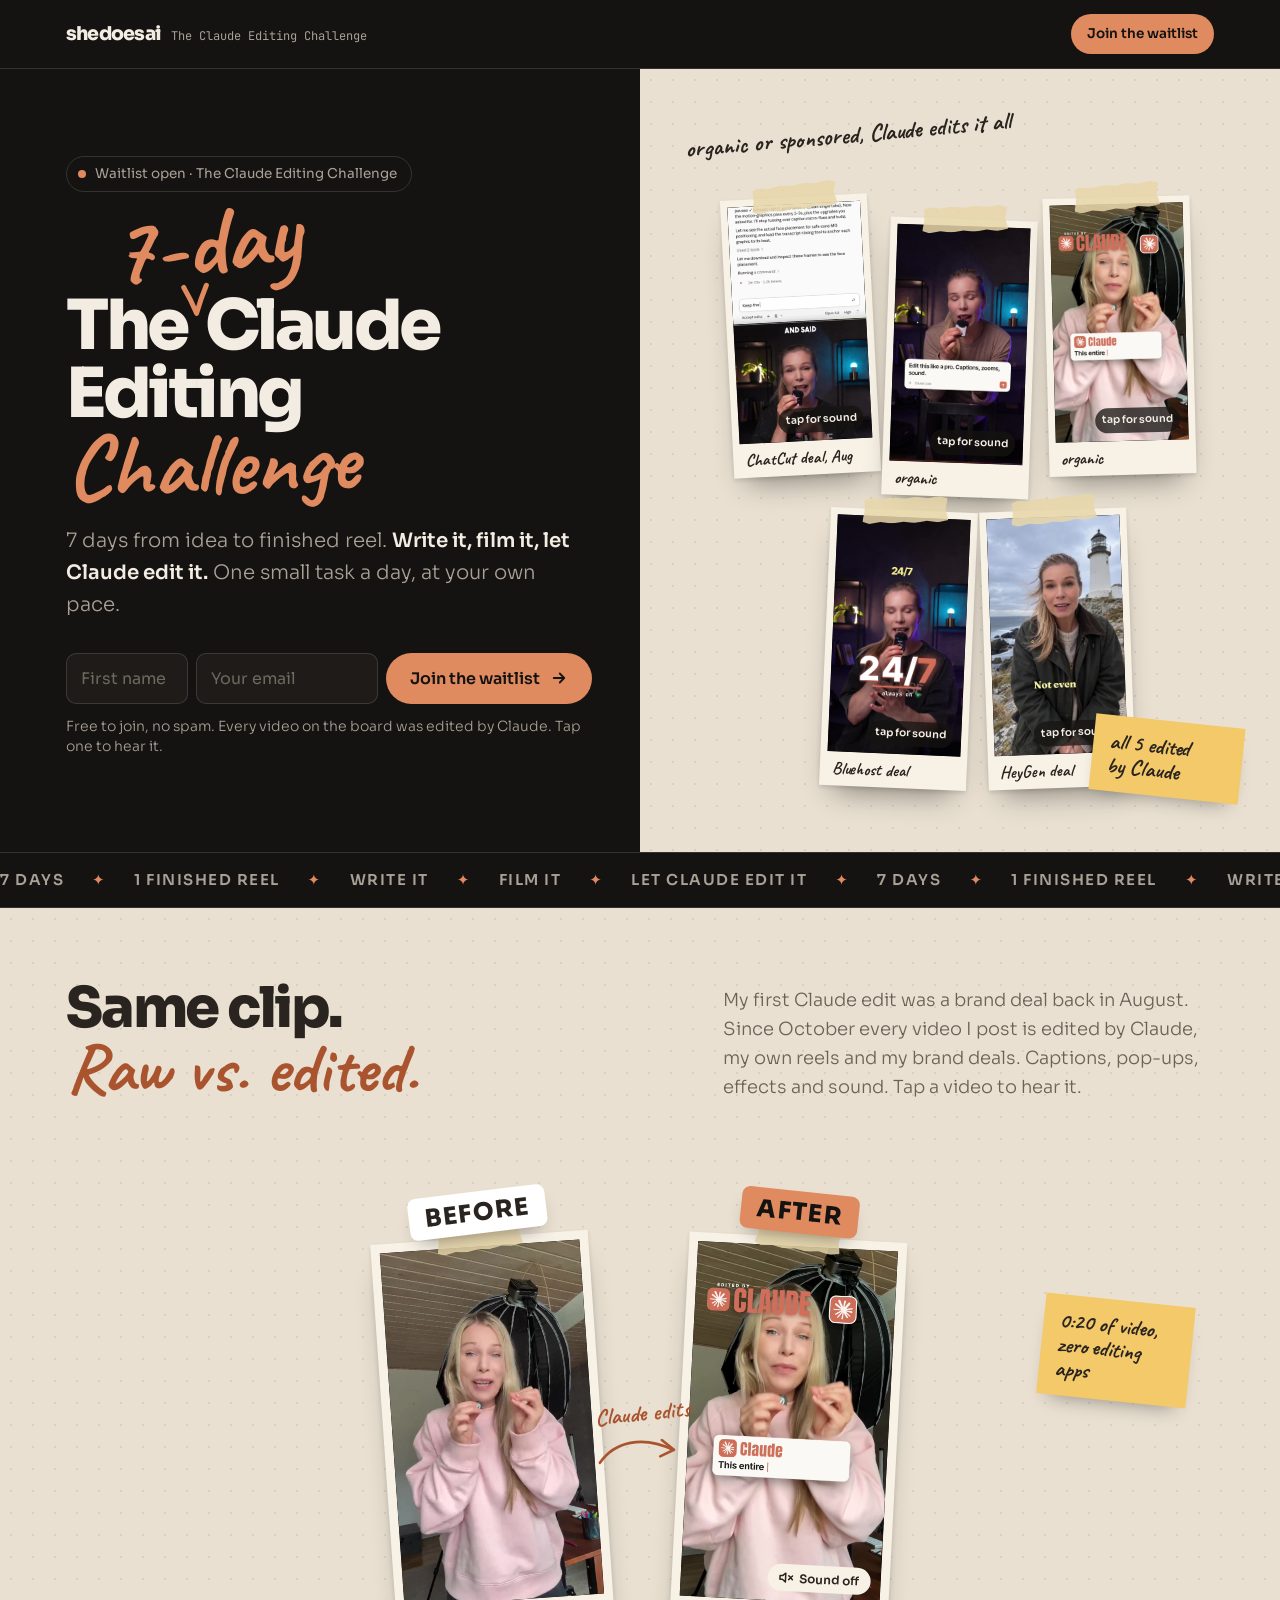
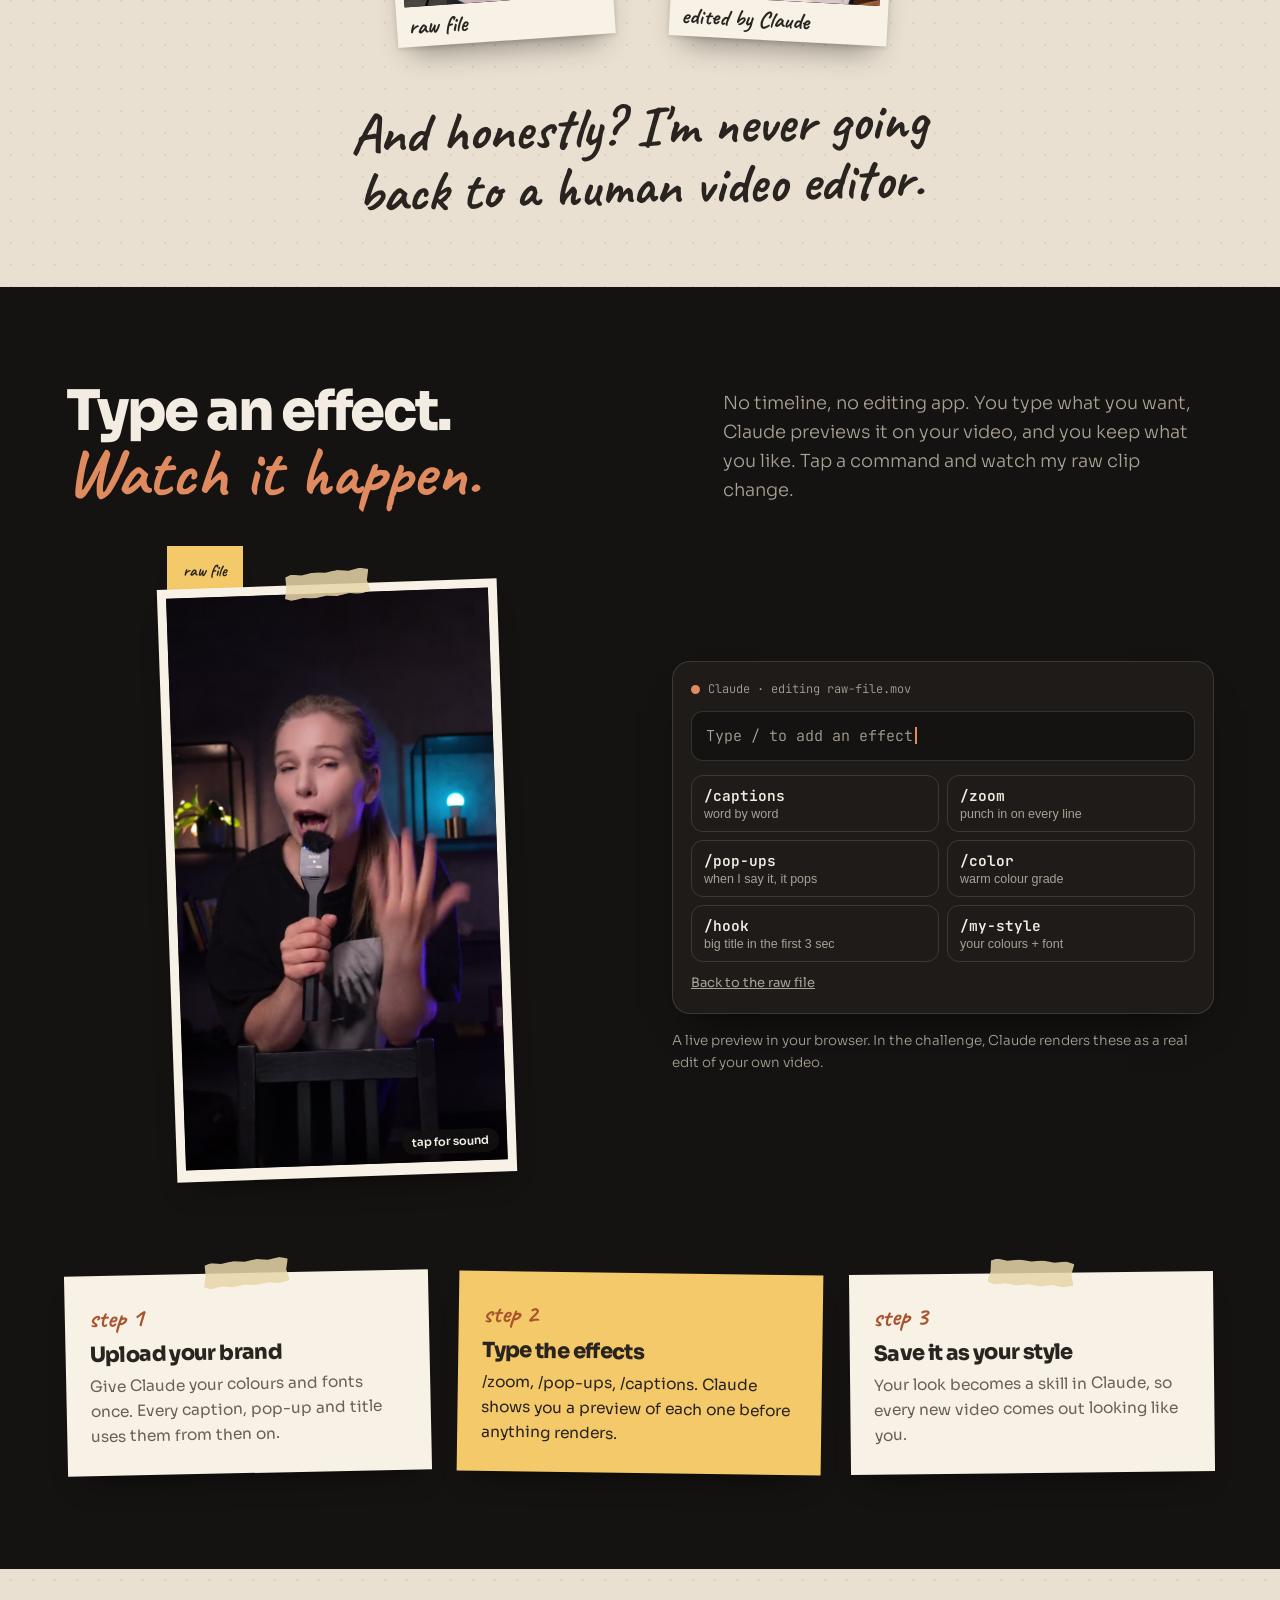
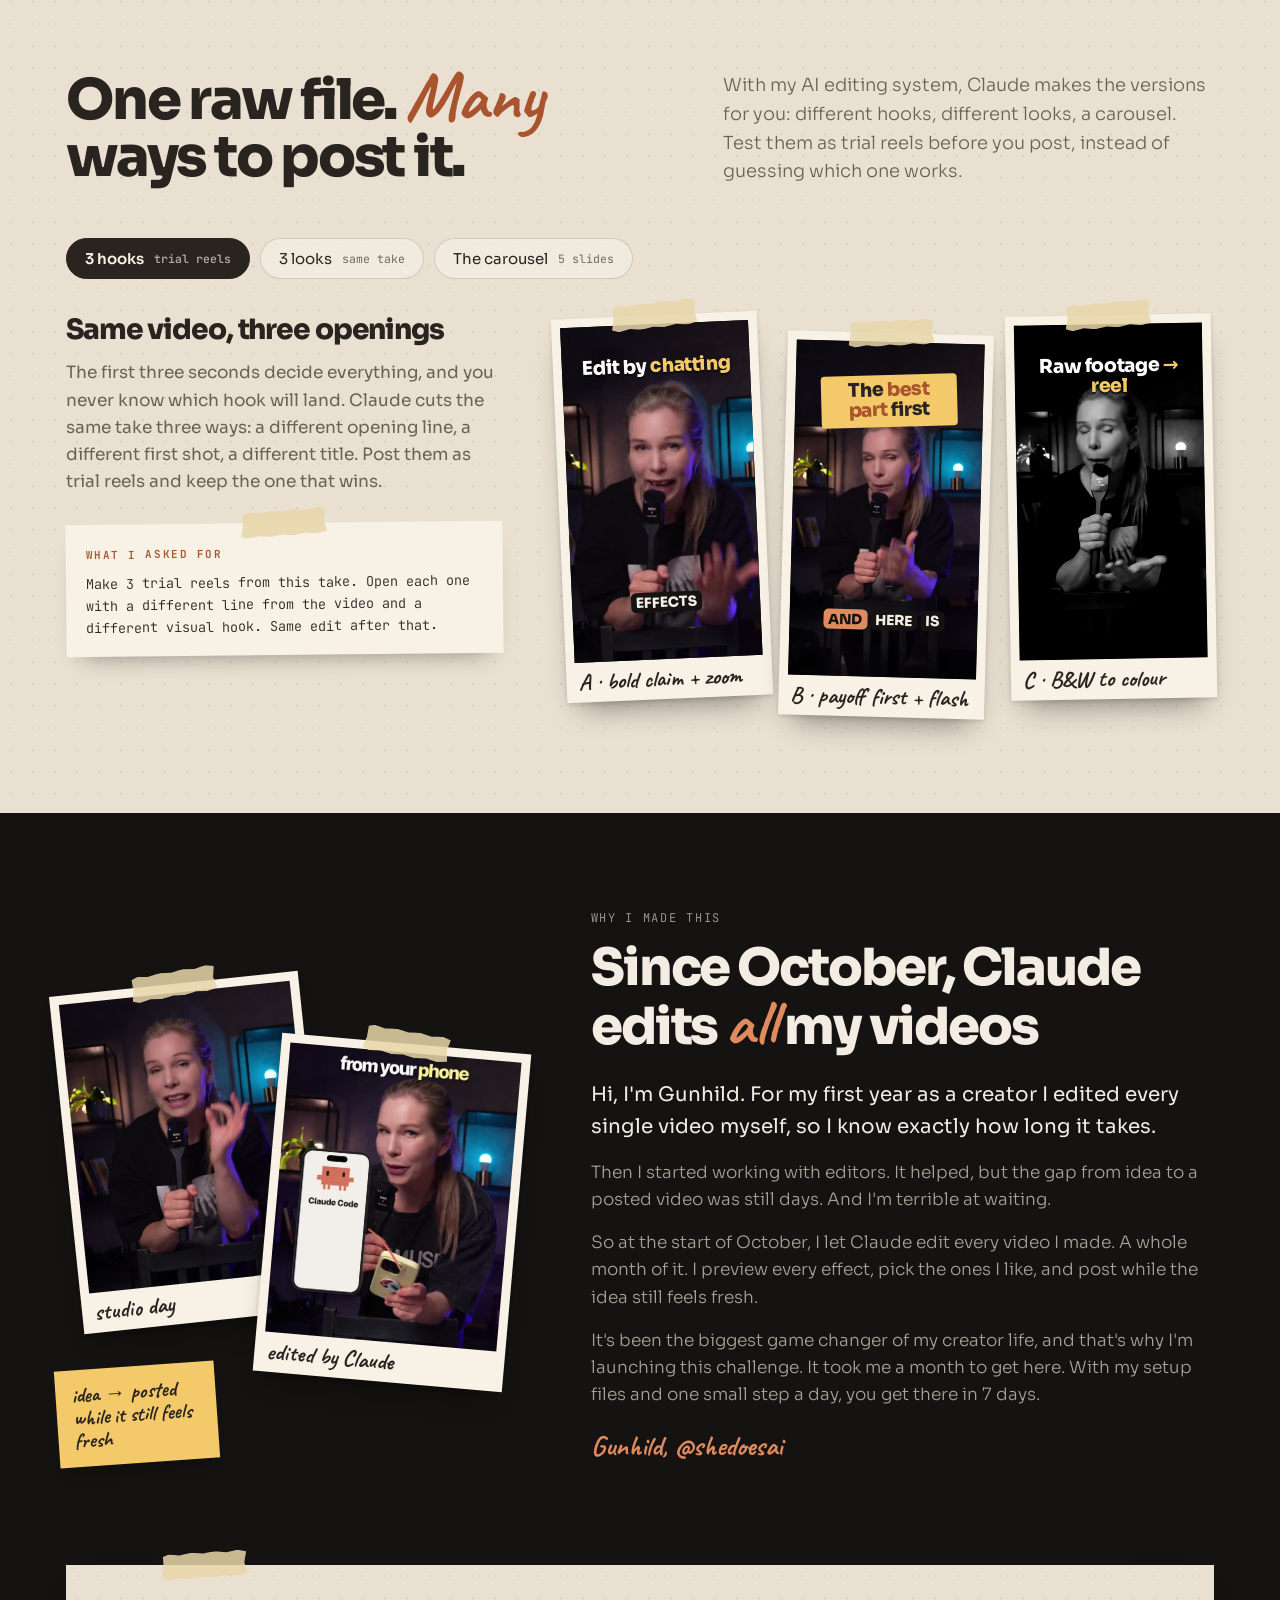
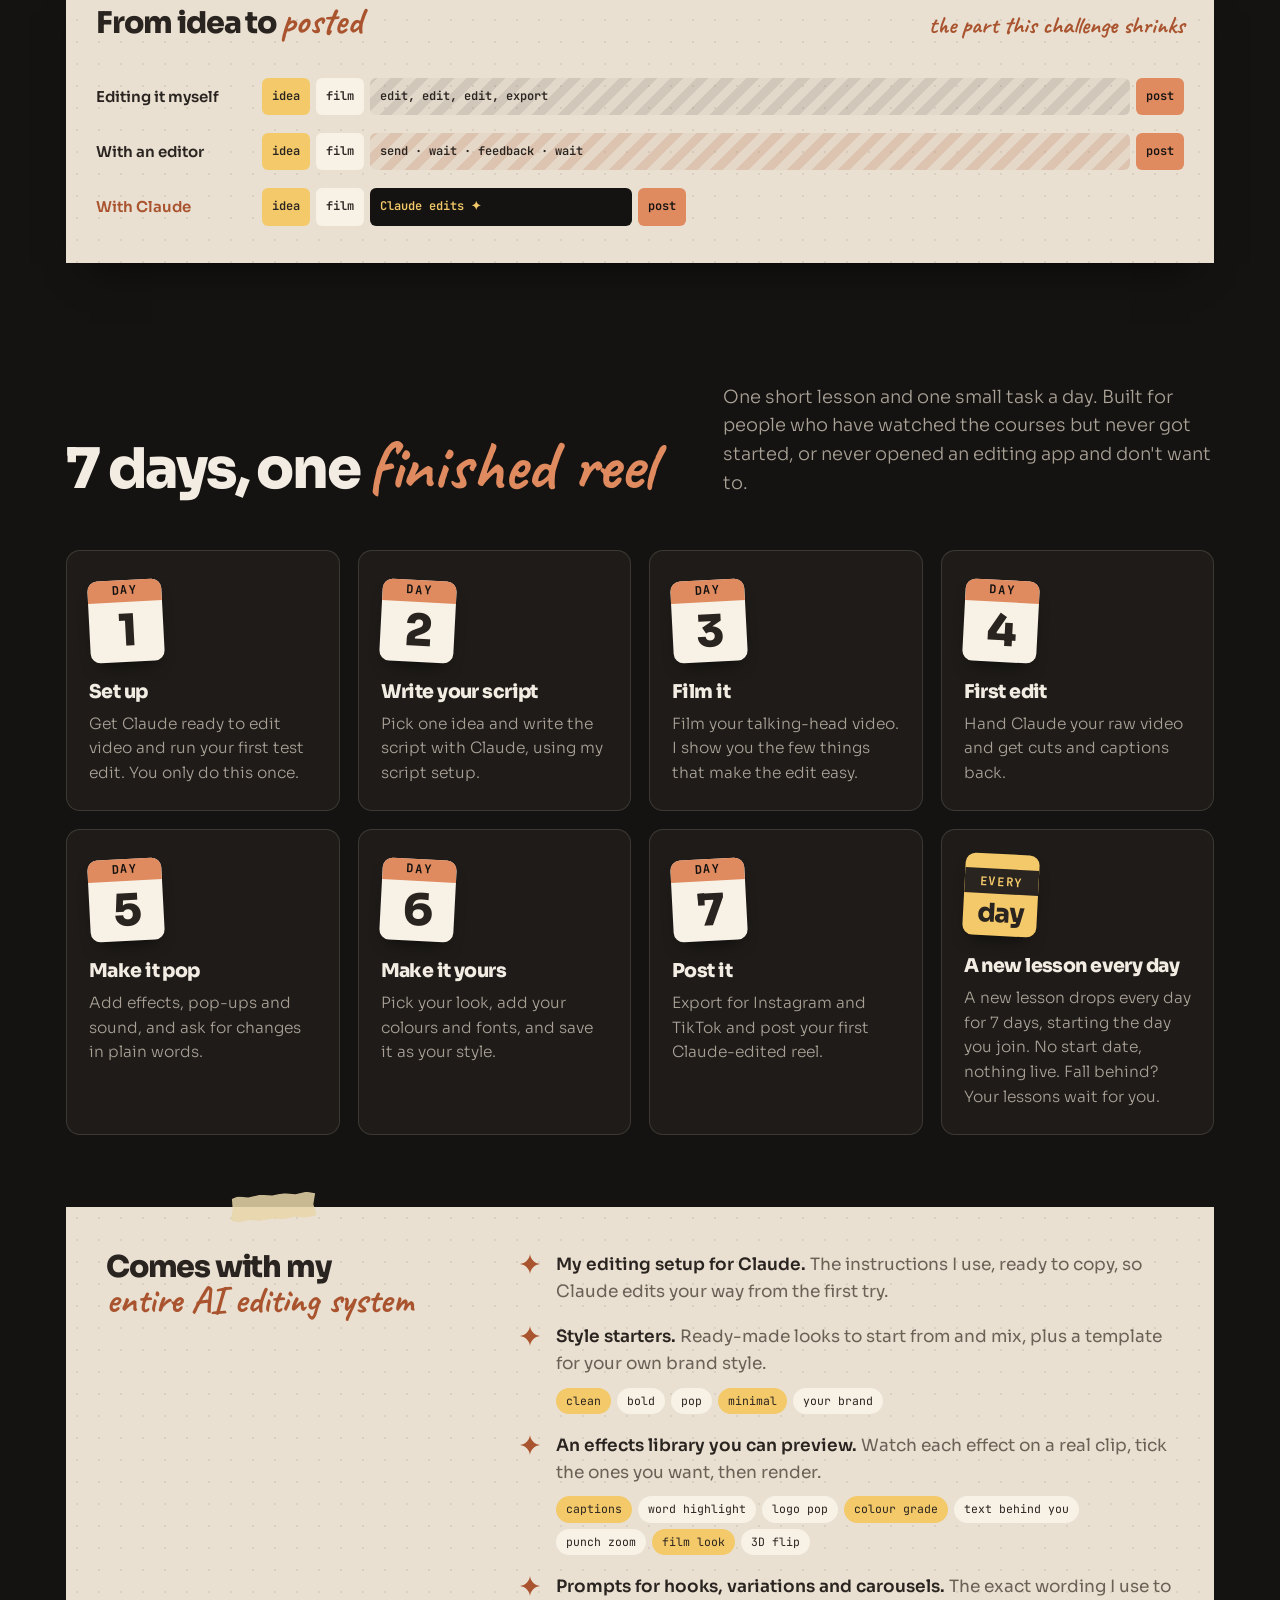
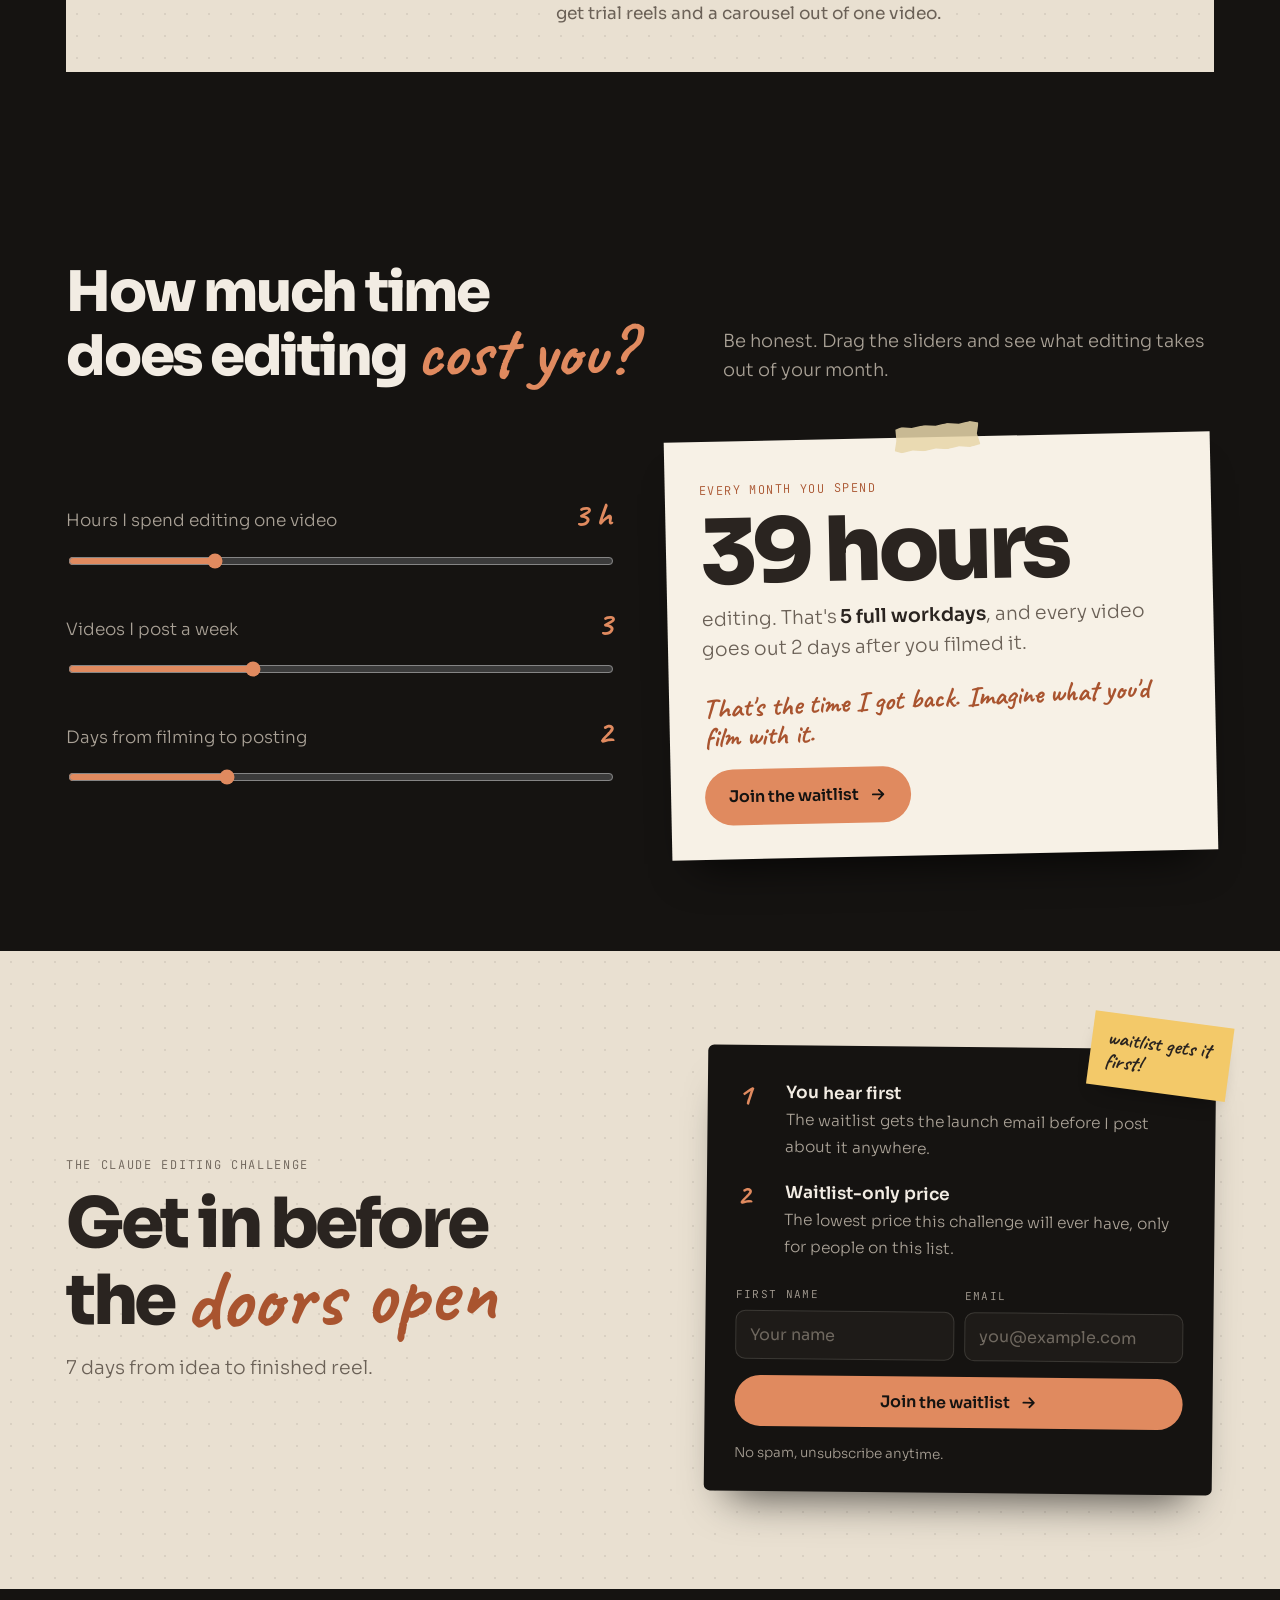
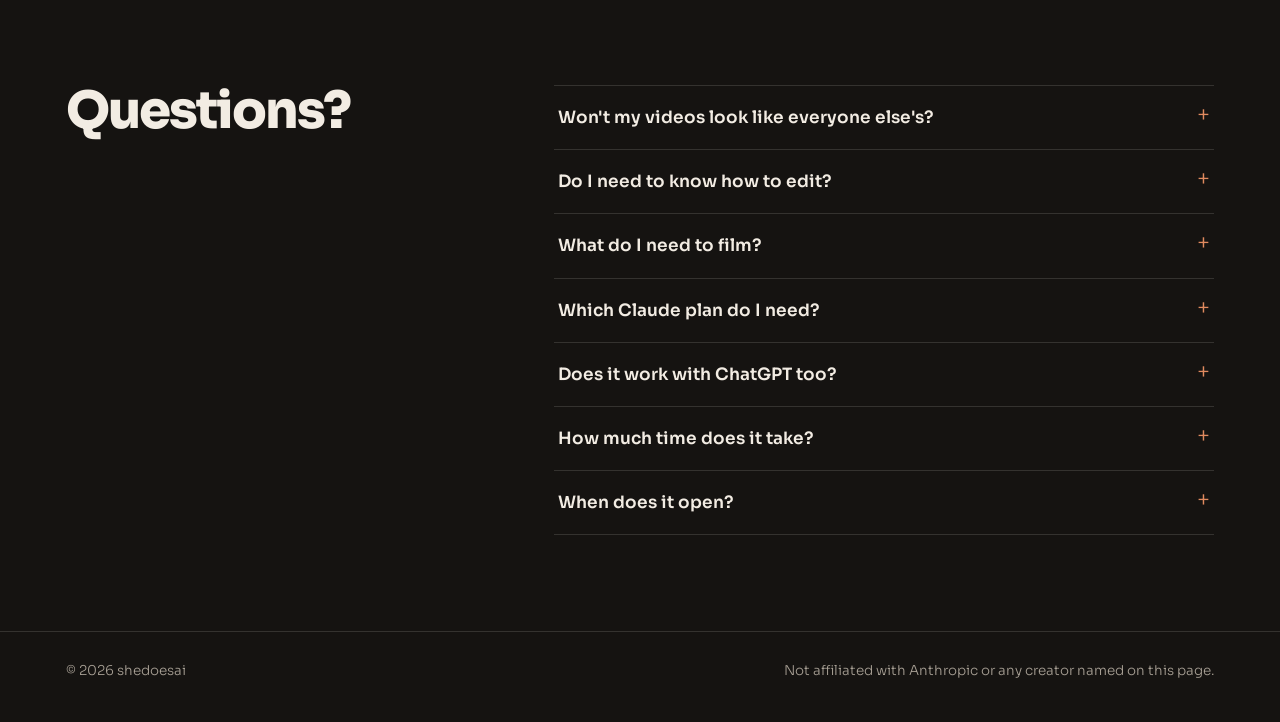
==== commit 80c54312: "Remove '1 video a day' wording site-wide Co-Authored-By: Claude Opus 5.5 <noreply@anthropic.com> Cla" ====
--- a/editing/index.html
+++ b/editing/index.html
@@ -476,8 +476,8 @@
 
 <div class="marquee" aria-hidden="true">
   <div class="marquee-inner">
-    <span>7 days <i>✦</i> 1 finished reel <i>✦</i> write it <i>✦</i> film it <i>✦</i> let Claude edit it <i>✦</i> 1 video a day <i>✦</i></span>
-    <span>7 days <i>✦</i> 1 finished reel <i>✦</i> write it <i>✦</i> film it <i>✦</i> let Claude edit it <i>✦</i> 1 video a day <i>✦</i></span>
+    <span>7 days <i>✦</i> 1 finished reel <i>✦</i> write it <i>✦</i> film it <i>✦</i> let Claude edit it <i>✦</i></span>
+    <span>7 days <i>✦</i> 1 finished reel <i>✦</i> write it <i>✦</i> film it <i>✦</i> let Claude edit it <i>✦</i></span>
   </div>
 </div>
 
@@ -705,7 +705,7 @@
       <div class="mod"><div class="num"><small>Day</small>5</div><h3>Make it pop</h3><p>Add effects, pop-ups and sound, and ask for changes in plain words.</p></div>
       <div class="mod"><div class="num"><small>Day</small>6</div><h3>Make it yours</h3><p>Pick your look, add your colours and fonts, and save it as your style.</p></div>
       <div class="mod"><div class="num"><small>Day</small>7</div><h3>Post it</h3><p>Export for Instagram and TikTok and post your first Claude-edited reel.</p></div>
-      <div class="mod mod-note"><div class="num"><small>Every</small>day</div><h3>One video a day</h3><p>A new lesson drops every day for 7 days, starting the day you join. No start date, nothing live. Fall behind? Your lessons wait for you.</p></div>
+      <div class="mod mod-note"><div class="num"><small>Every</small>day</div><h3>A new lesson every day</h3><p>A new lesson drops every day for 7 days, starting the day you join. No start date, nothing live. Fall behind? Your lessons wait for you.</p></div>
     </div>
 
     <div class="pack board">
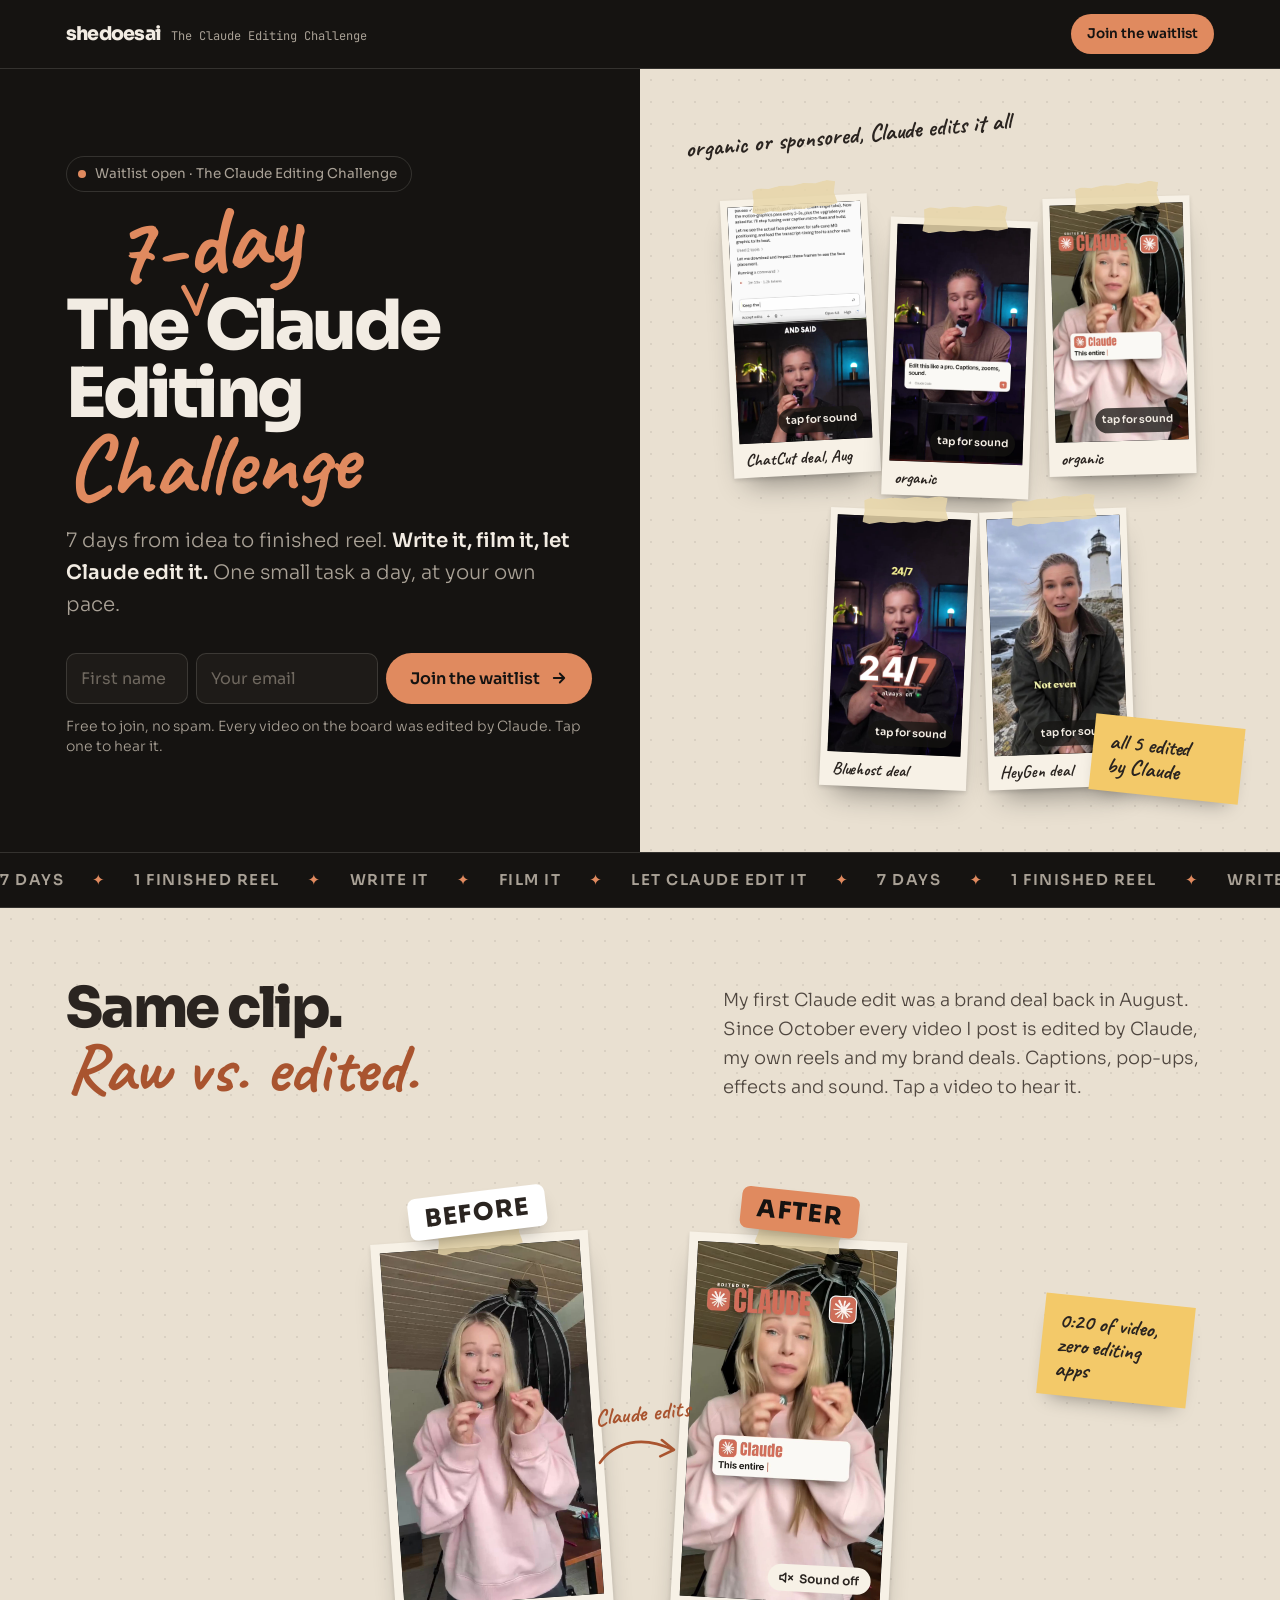
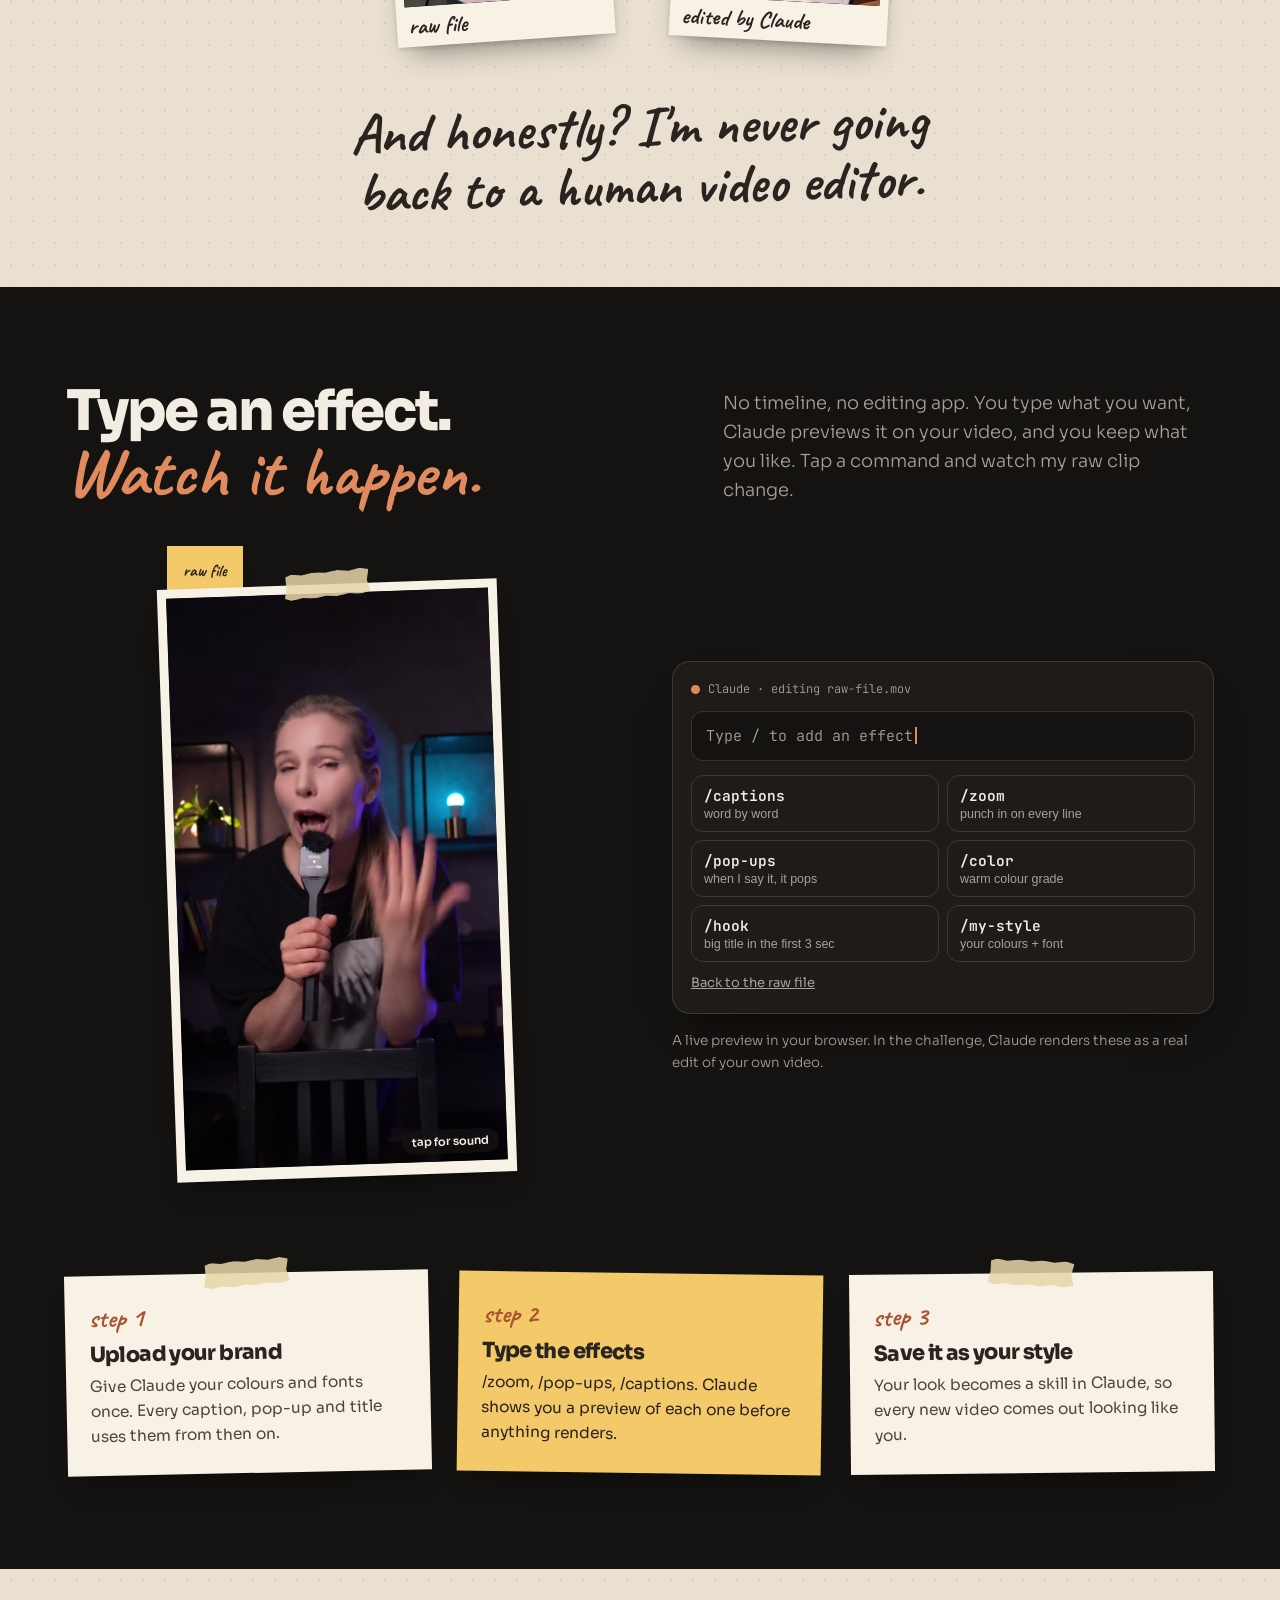
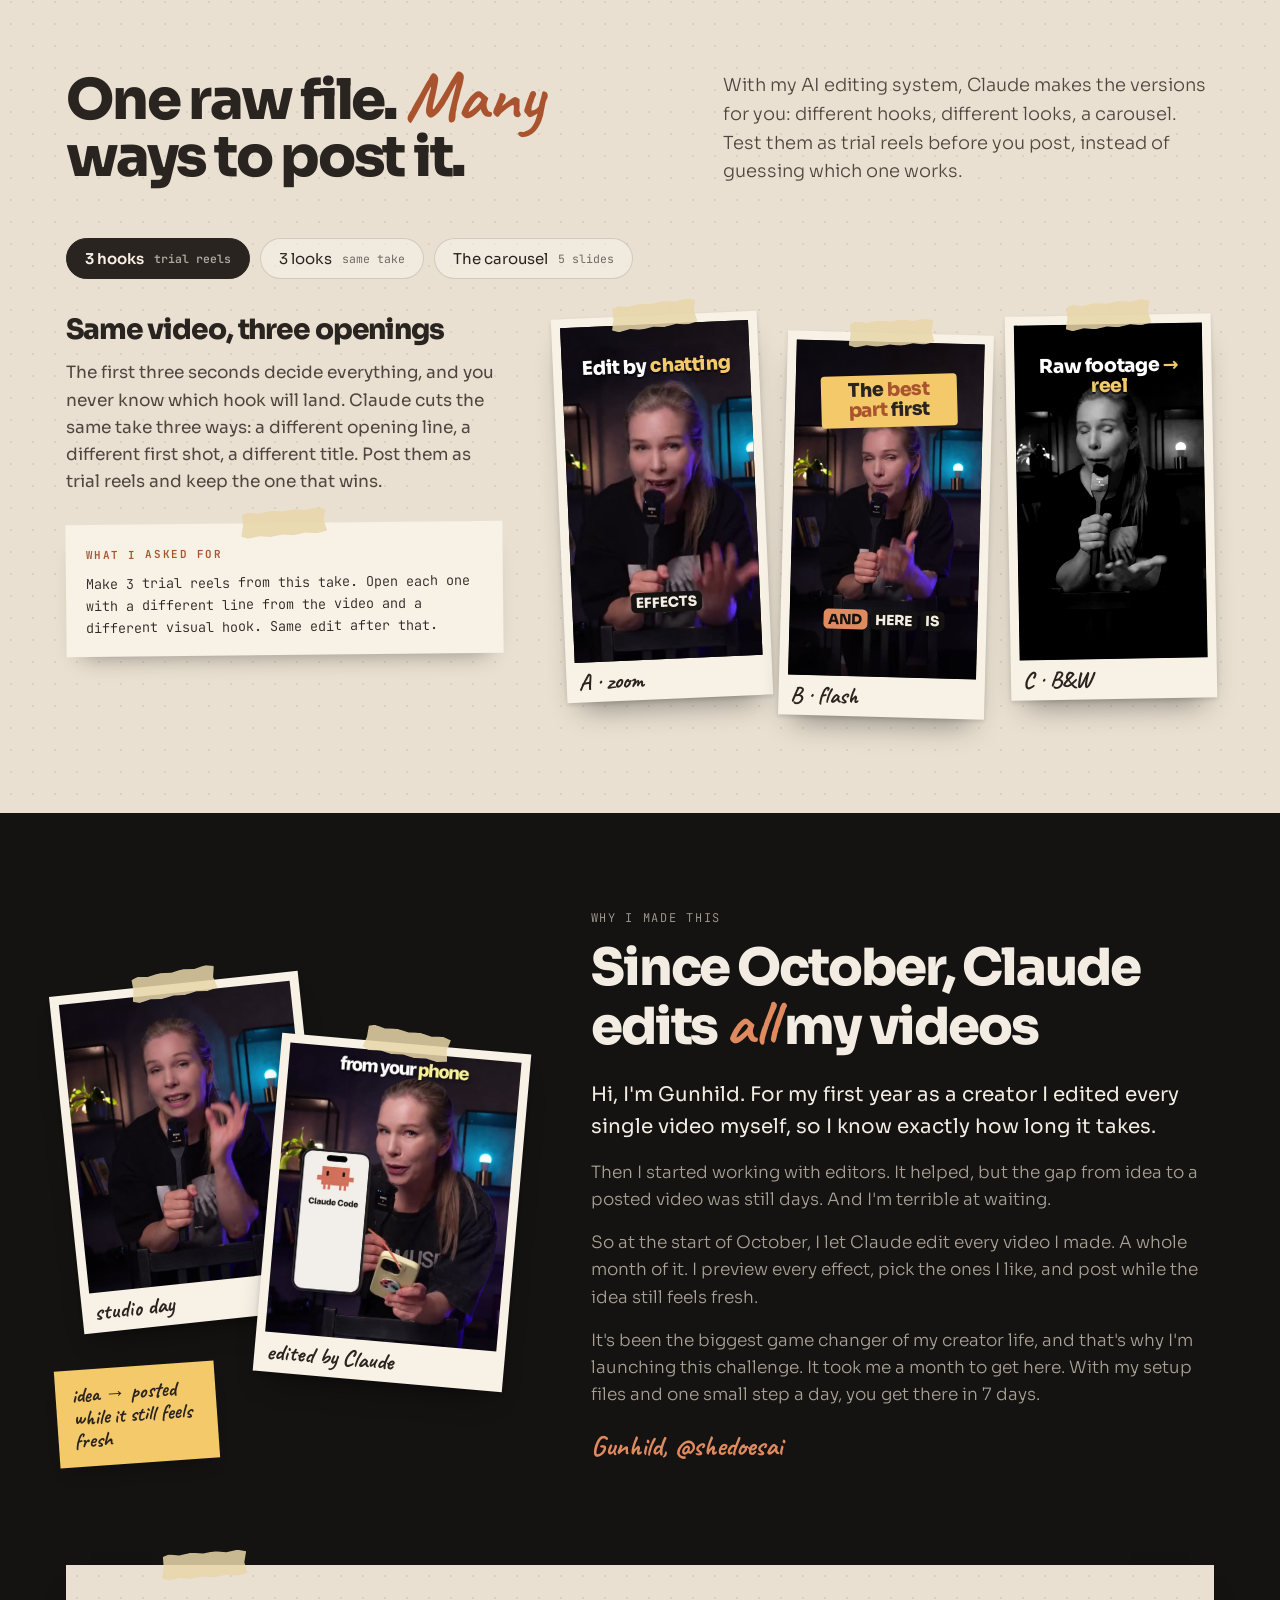
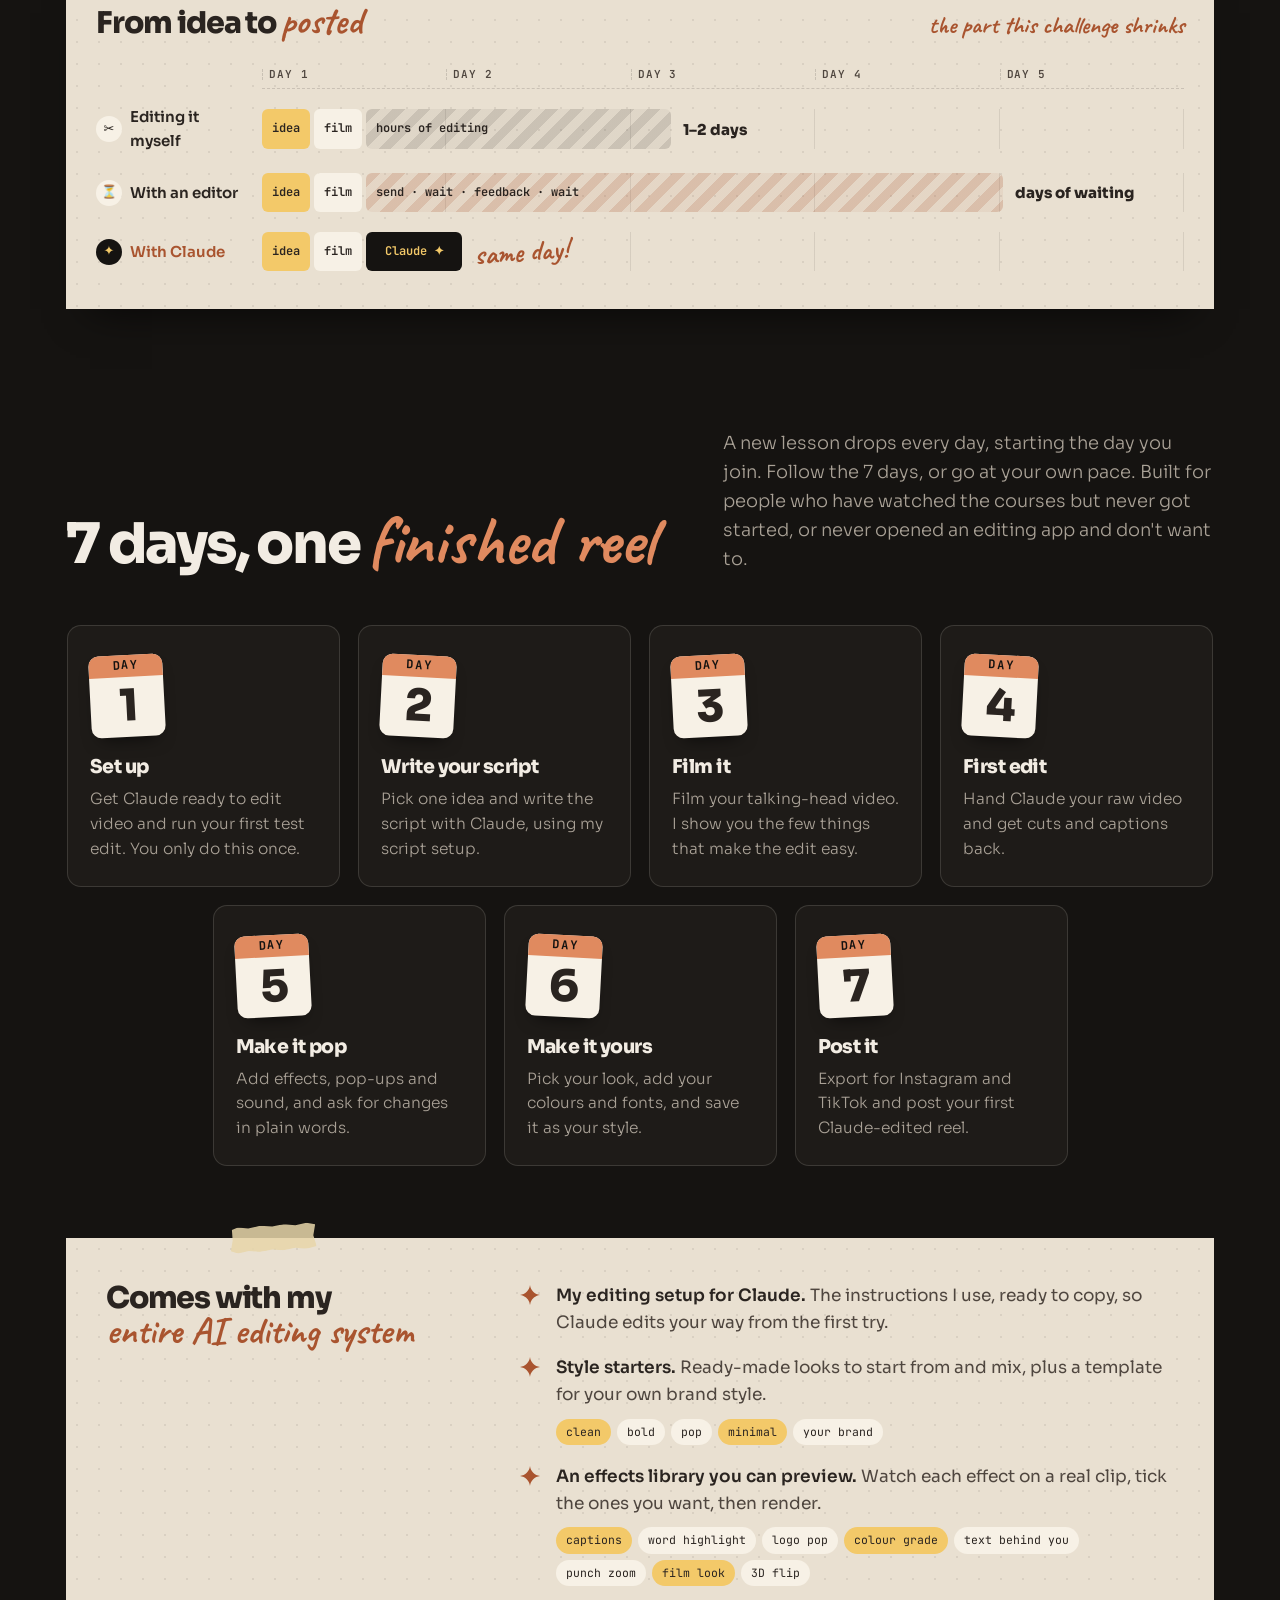
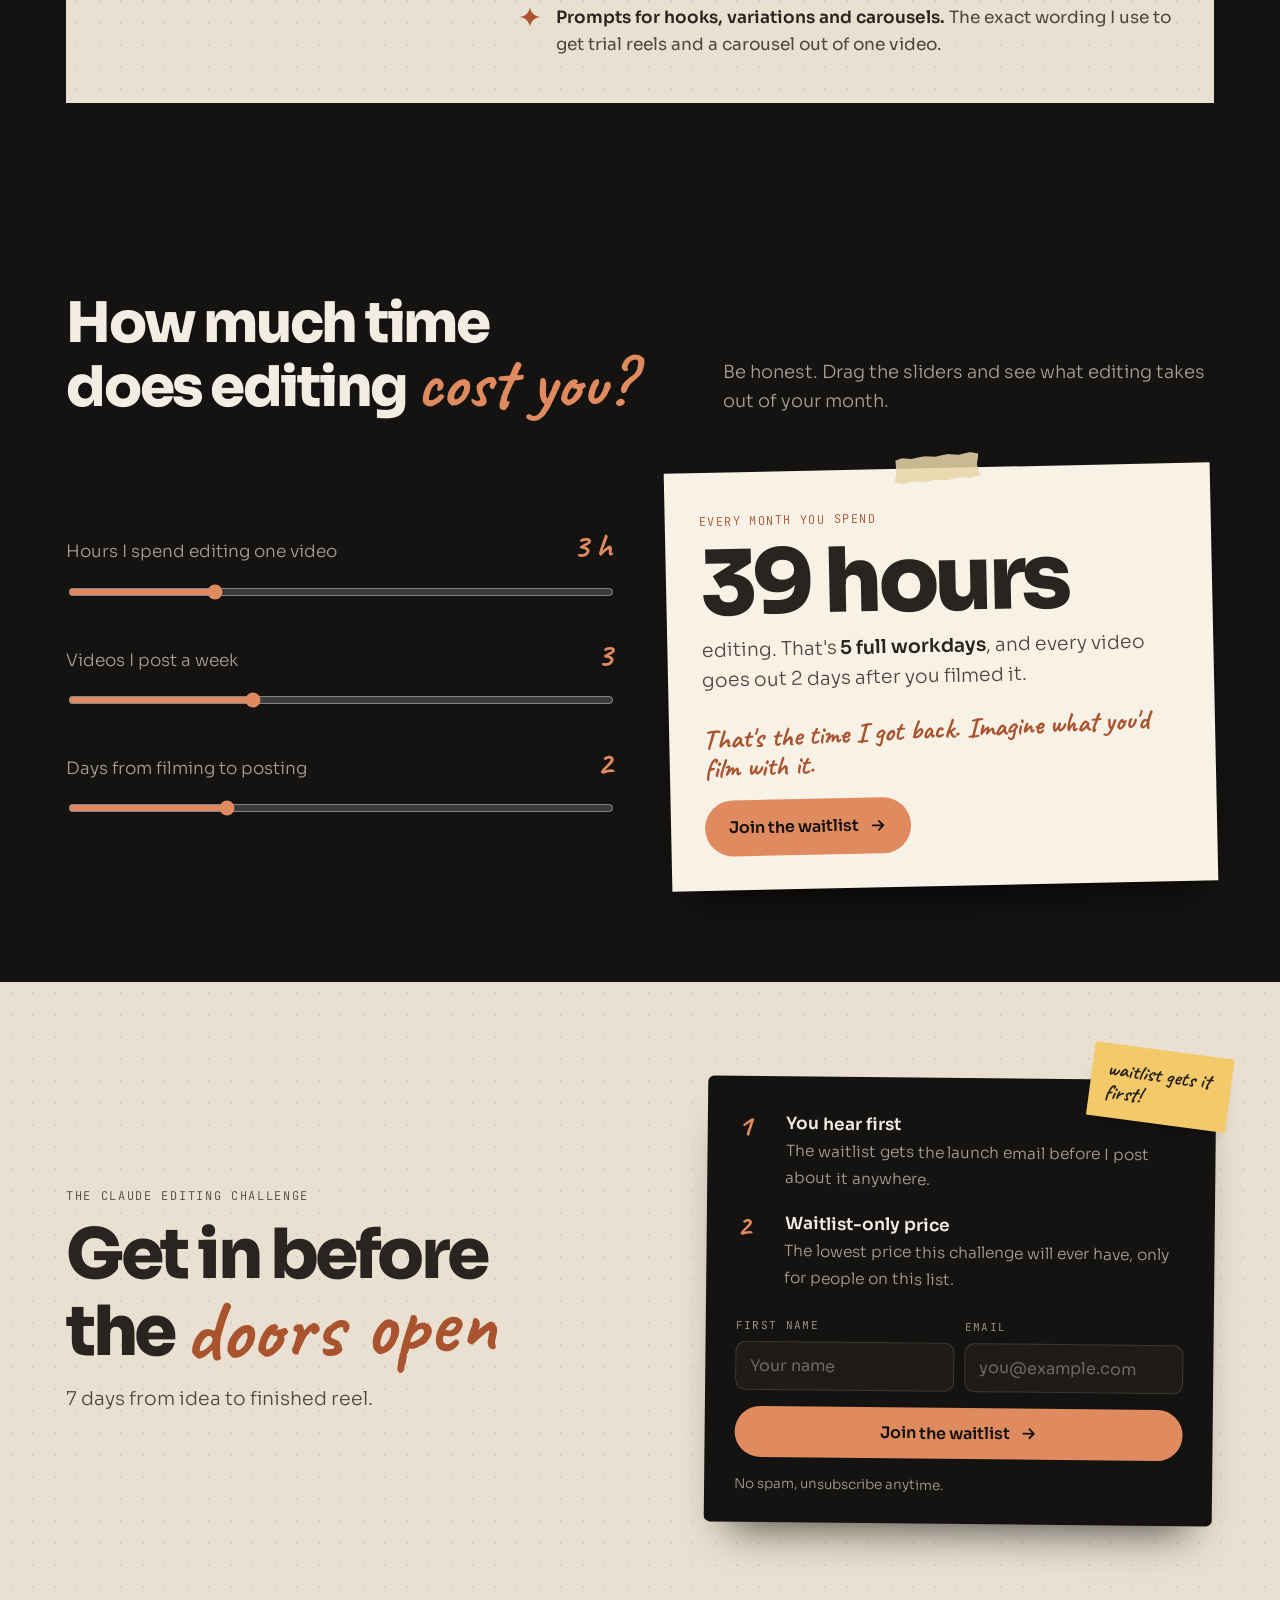
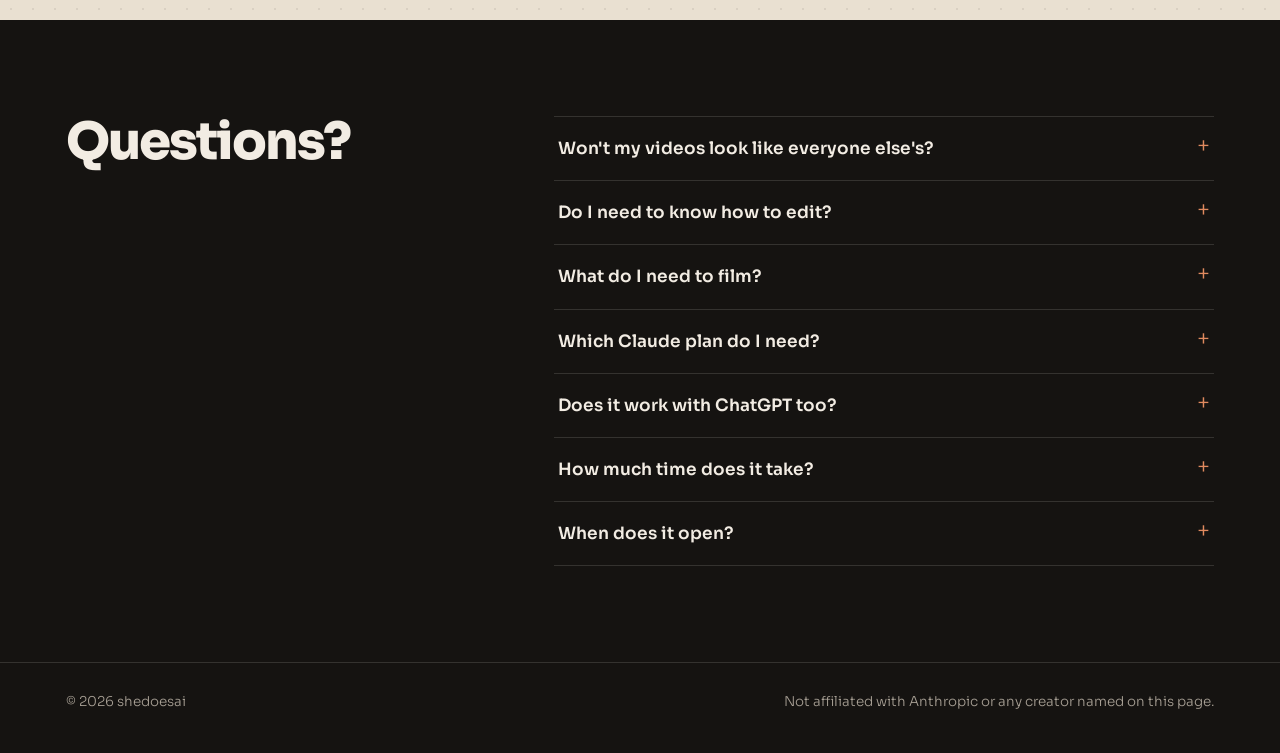
==== commit 48c8f861: "Carousel as real IG post, animated idea-to-posted timeline, 7 day cards, darker body text, mobile fi" ====
--- a/editing/index.html
+++ b/editing/index.html
@@ -19,7 +19,7 @@
    One committed look (no theme switch). */
 :root{
   --ink:#151311; --ink2:#1E1B18; --cream:#F2ECE3; --muted:#A9A196; --clay:#E08A5F; --clay-d:#A9542F;
-  --board:#E9E0D1; --paper:#F7F1E6; --sticky:#F3C969; --brown:#2A2420; --brown-m:#6B6157;
+  --board:#E9E0D1; --paper:#F7F1E6; --sticky:#F3C969; --brown:#2A2420; --brown-m:#4F463F;
   --line:rgba(242,236,227,.14); --line-d:rgba(42,36,32,.16);
   --f-display:"Sora",system-ui,-apple-system,"Segoe UI",sans-serif;
   --f-hand:"Caveat","Comic Sans MS",cursive;
@@ -210,25 +210,59 @@
 .pair .pol:last-child{transform:rotate(2.5deg)}
 .pair figcaption{font-size:21px}
 
-.carousel{min-width:0}
-.track{display:flex;gap:18px;overflow-x:auto;scroll-snap-type:x mandatory;padding:6px 10px 22px 4px;scrollbar-width:thin}
-.slide{flex:0 0 min(78%,290px);aspect-ratio:4/5;scroll-snap-align:start;border-radius:6px;box-shadow:0 14px 24px -16px rgba(0,0,0,.5);position:relative;overflow:hidden;display:flex;flex-direction:column;justify-content:space-between;padding:22px;max-width:100%}
-.slide .n{font-family:var(--f-mono);font-size:11px;opacity:.7}
-.slide h4{font-size:24px;line-height:1.08;letter-spacing:-.035em}
-.slide p{font-size:15px;line-height:1.45;font-weight:400}
-.sl-photo{color:var(--cream);background:var(--ink)}
-.sl-photo img{position:absolute;inset:0;width:100%;height:100%;object-fit:cover;object-position:center 30%;opacity:.7;max-width:none}
-.sl-photo > *{position:relative}
-.sl-photo h4{text-shadow:0 2px 12px rgba(0,0,0,.6)}
-.sl-photo h4 em,.sl-ink h4 em{color:var(--clay)}
-.sl-sticky{background:var(--sticky);color:var(--brown)} .sl-clay{background:var(--clay);color:var(--ink)} .sl-paper{background:var(--paper);color:var(--brown)} .sl-ink{background:var(--ink);color:var(--cream)}
-.sl-clay h4 em{color:var(--ink)}
-.steps-mini{display:flex;flex-direction:column;gap:8px;font-family:var(--f-mono);font-size:12.5px}
-.steps-mini div{background:rgba(255,255,255,.55);color:var(--brown);border-radius:6px;padding:7px 10px}
-.swipe{font-family:var(--f-hand);font-weight:700;font-size:22px}
-.car-nav{display:flex;gap:10px;margin-top:22px}
-.car-nav button{appearance:none;width:44px;height:44px;border-radius:50%;border:1px solid var(--line-d);background:var(--paper);color:var(--brown);cursor:pointer;display:grid;place-items:center}
-.car-nav svg{width:18px;height:18px}
+.carousel{min-width:0;display:flex;justify-content:center}
+.ig{width:min(100%,380px);background:#fff;color:#111;border-radius:14px;box-shadow:0 26px 44px -26px rgba(0,0,0,.6);overflow:hidden;transform:rotate(1.2deg)}
+.ig-top{display:flex;align-items:center;gap:9px;padding:10px 12px;font-size:13.5px}
+.ig-av{width:30px;height:30px;border-radius:50%;padding:2px;background:conic-gradient(var(--sticky),var(--clay),var(--clay-d),var(--sticky));display:inline-block;flex:0 0 auto}
+.ig-av img{width:100%;height:100%;border-radius:50%;object-fit:cover;border:2px solid #fff;max-width:none}
+.ig-dots{margin-left:auto;letter-spacing:1px;font-size:11px}
+.ig-frame{position:relative}
+.track{display:flex;overflow-x:auto;scroll-snap-type:x mandatory;scrollbar-width:none}
+.track::-webkit-scrollbar{display:none}
+.slide{flex:0 0 100%;aspect-ratio:4/5;scroll-snap-align:start;position:relative;overflow:hidden;display:flex;flex-direction:column;padding:30px 26px 24px;background:#F6F0E6;color:var(--brown)}
+.slide h4{font-size:31px;line-height:1.02;letter-spacing:-.04em}
+.slide h4 em{font-family:var(--f-hand);font-style:normal;font-weight:700;color:var(--clay-d);letter-spacing:0;font-size:1.08em}
+.slide p{font-size:15px;line-height:1.4;font-weight:500;margin-top:auto;color:var(--brown-m)}
+.slide::after{content:"@shedoesai";position:absolute;left:26px;bottom:10px;font:600 10px/1 var(--f-mono);letter-spacing:.06em;opacity:.45}
+.cs-n{font:800 15px/1 var(--f-mono);color:var(--clay-d);margin-bottom:12px}
+.cs-cover{padding:0;justify-content:flex-end;color:#fff;background:#222}
+.cs-cover img{position:absolute;inset:0;width:100%;height:100%;object-fit:cover;object-position:center 20%;max-width:none}
+.cs-cover::before{content:"";position:absolute;inset:0;background:linear-gradient(to top,rgba(0,0,0,.82) 0%,rgba(0,0,0,.35) 45%,transparent 70%)}
+.cs-cover::after{color:#fff;opacity:.7}
+.cs-cover-txt{position:relative;padding:0 24px 36px}
+.cs-cover h4{font-size:34px;color:#fff}
+.cs-cover h4 em{color:var(--sticky)}
+.cs-kick{display:inline-block;background:var(--sticky);color:var(--brown);font:700 11px/1 var(--f-mono);letter-spacing:.1em;text-transform:uppercase;padding:6px 9px;border-radius:4px;margin-bottom:12px;transform:rotate(-2deg)}
+.cs-img{margin:18px 0 14px;border-radius:10px;overflow:hidden;flex:1;min-height:0}
+.cs-img img{width:100%;height:100%;object-fit:cover;object-position:center 25%;max-width:none}
+.cs-chat{display:flex;flex-direction:column;gap:10px;margin:22px 0 14px}
+.cs-chat span{max-width:85%;padding:11px 14px;border-radius:18px;font-size:15px;line-height:1.3;font-weight:500}
+.cs-chat .me{align-self:flex-end;background:var(--clay);color:var(--ink);border-bottom-right-radius:5px}
+.cs-chat .cl{align-self:flex-start;background:#fff;color:var(--brown);border-bottom-left-radius:5px;box-shadow:0 4px 10px -6px rgba(0,0,0,.3)}
+.cs-list{display:grid;gap:8px;margin:20px 0 14px;font:600 14px/1 var(--f-mono)}
+.cs-list span{padding:11px 12px;border-radius:8px;background:#fff;color:var(--brown-m);border:1px dashed var(--line-d)}
+.cs-list span.on{background:var(--ink);color:var(--sticky);border-color:var(--ink)}
+.cs-cta{background:var(--clay);color:var(--ink)}
+.cs-cta .cs-n{color:var(--ink)}
+.cs-cta{justify-content:center}
+.cs-cta .cs-n{position:absolute;top:30px;left:26px}
+.cs-cta h4{font-size:46px}
+.cs-cta p{margin-top:16px;font-size:18px}
+.cs-cta h4 em{color:#fff}
+.cs-cta p{color:var(--ink)}
+.cs-comment{display:flex;align-items:center;gap:10px;background:#fff;color:#111;border-radius:30px;padding:8px 16px 8px 8px;margin-top:26px;font-size:16px;align-self:flex-start;box-shadow:0 10px 18px -10px rgba(0,0,0,.4);transform:rotate(-2deg)}
+.ig-arrow{position:absolute;top:50%;transform:translateY(-50%);width:28px;height:28px;border-radius:50%;border:0;background:rgba(255,255,255,.88);color:#111;display:grid;place-items:center;cursor:pointer;box-shadow:0 2px 6px rgba(0,0,0,.25);transition:opacity .2s}
+.ig-arrow svg{width:15px;height:15px}
+.ig-arrow.prev{left:10px}.ig-arrow.next{right:10px}
+.ig-arrow[disabled]{opacity:0;pointer-events:none}
+.ig-count{position:absolute;top:12px;right:12px;background:rgba(0,0,0,.6);color:#fff;font-size:11.5px;font-weight:600;padding:4px 8px;border-radius:12px}
+.ig-bar{display:flex;align-items:center;gap:14px;padding:10px 12px 4px;position:relative}
+.ig-bar svg{width:23px;height:23px}
+.ig-save{margin-left:auto}
+.ig-dotrow{position:absolute;left:50%;transform:translateX(-50%);display:flex;gap:4px}
+.ig-dotrow i{width:6px;height:6px;border-radius:50%;background:#c9c9c9;transition:background .2s}
+.ig-dotrow i.on{background:#3897f0}
+.ig-cap{font-size:13.5px;padding:4px 12px 14px;line-height:1.4;color:#111}
 
 .doc{position:relative;background:var(--paper);box-shadow:0 18px 30px -18px rgba(0,0,0,.5)}
 .doc-top{display:flex;justify-content:space-between;gap:12px;flex-wrap:wrap;padding:14px 22px;border-bottom:1px solid var(--line-d);font-family:var(--f-mono);font-size:12.5px;color:var(--brown-m)}
@@ -258,22 +292,30 @@
 .gap-head{display:flex;justify-content:space-between;align-items:baseline;flex-wrap:wrap;gap:8px;margin-bottom:22px}
 .gap-head h3{font-size:clamp(22px,2.6vw,30px);letter-spacing:-.035em}
 .gap-head .hand{font-size:24px}
-.gap-row{display:grid;grid-template-columns:150px minmax(0,1fr);gap:16px;align-items:center;padding:9px 0}
-.gap-label{font-weight:600;font-size:15px}
-.gap-track{display:flex;gap:6px;width:100%}
-.gap-track.short{width:46%}
-.seg{border-radius:6px;padding:9px 10px;font-family:var(--f-mono);font-size:12px;font-weight:600;white-space:nowrap;overflow:hidden;text-overflow:ellipsis;min-width:0;color:var(--brown)}
+.gap-axis{display:grid;grid-template-columns:repeat(5,1fr);margin-left:166px;font:600 11px/1 var(--f-mono);color:var(--brown-m);text-transform:uppercase;letter-spacing:.08em;border-bottom:1px dashed var(--line-d);padding-bottom:8px;margin-bottom:6px}
+.gap-axis span{border-left:1px dashed var(--line-d);padding-left:6px}
+.gap-row{display:grid;grid-template-columns:150px minmax(0,1fr);gap:16px;align-items:center;padding:10px 0}
+.gap-label{font-weight:600;font-size:15px;display:flex;align-items:center;gap:8px}
+.gap-label i{font-style:normal;width:26px;height:26px;border-radius:50%;background:var(--paper);display:grid;place-items:center;font-size:13px;flex:0 0 auto}
+.gap-row.now .gap-label i{background:var(--ink);color:var(--sticky)}
+.gap-lane{display:flex;align-items:center;gap:12px;min-width:0;background:repeating-linear-gradient(90deg,transparent 0 calc(20% - 1px),rgba(42,36,32,.1) calc(20% - 1px) 20%)}
+.gap-bar{display:flex;gap:4px;width:0;flex:0 0 auto;transition:width var(--d) cubic-bezier(.3,.7,.3,1)}
+.gap.go .gap-bar{width:max(200px,calc(var(--w) - 70px))}
+.gap-time{font:800 15px/1 var(--f-display);white-space:nowrap;color:var(--brown);opacity:0;transition:opacity .4s calc(var(--d) - .2s)}
+.gap-time.hand{font-family:var(--f-hand);font-size:28px;color:var(--clay-d);transform:rotate(-4deg)}
+.gap.go .gap-time{opacity:1}
+.seg{border-radius:6px;padding:10px 10px;font-family:var(--f-mono);font-size:12px;font-weight:600;white-space:nowrap;overflow:hidden;text-overflow:ellipsis;min-width:0;color:var(--brown)}
 .s-idea{background:var(--sticky);flex:0 0 auto}
 .s-film{background:var(--paper);flex:0 0 auto}
-.s-post{background:var(--clay);color:var(--ink);flex:0 0 auto}
-.s-long{flex:1;background:repeating-linear-gradient(-45deg,rgba(42,36,32,.13) 0 9px,rgba(42,36,32,.04) 9px 18px)}
-.s-wait{flex:1;background:repeating-linear-gradient(-45deg,rgba(169,84,47,.2) 0 9px,rgba(169,84,47,.06) 9px 18px)}
-.s-claude{flex:1;background:var(--ink);color:var(--sticky)}
+.s-long{flex:1;background:repeating-linear-gradient(-45deg,rgba(42,36,32,.16) 0 9px,rgba(42,36,32,.05) 9px 18px)}
+.s-wait{flex:1;background:repeating-linear-gradient(-45deg,rgba(169,84,47,.24) 0 9px,rgba(169,84,47,.07) 9px 18px)}
+.s-claude{flex:1;background:var(--ink);color:var(--sticky);text-align:center}
 .gap-row.now .gap-label{color:var(--clay-d)}
 .gap-note{position:absolute;right:28px;bottom:-26px;font-size:21px;transform:rotate(3deg);width:auto}
 
 /* modules */
-.modules{display:grid;grid-template-columns:repeat(4,minmax(0,1fr));gap:18px}
+.modules{display:flex;flex-wrap:wrap;justify-content:center;gap:18px}
+.modules .mod{flex:0 1 calc(25% - 14px);min-width:0}
 .mod{border:1px solid var(--line);border-radius:14px;padding:24px 22px;background:var(--ink2)}
 .mod .num{display:inline-flex;flex-direction:column;align-items:center;justify-content:flex-end;width:74px;height:82px;border-radius:10px;overflow:hidden;background:var(--paper);color:var(--brown);font:800 44px/1 var(--f-display);letter-spacing:-.04em;padding-bottom:9px;box-shadow:0 10px 18px -10px rgba(0,0,0,.7);transform:rotate(-3deg)}
 .mod .num small{align-self:stretch;text-align:center;background:var(--clay);color:var(--ink);font:700 12px/1 var(--f-mono);letter-spacing:.14em;text-transform:uppercase;padding:7px 0 6px;margin-bottom:7px}
@@ -340,21 +382,24 @@
   .hero-board{padding:56px 16px 72px}
   .ba .pol{width:clamp(130px,38vw,220px)}
   .panel,.story,.join .wrap,.faq,.pack,.head,.lab{grid-template-columns:minmax(0,1fr)}
-  .modules{grid-template-columns:repeat(2,minmax(0,1fr))}
+  .modules .mod{flex-basis:calc(50% - 9px)}
   .how{grid-template-columns:minmax(0,1fr);max-width:520px}
   .polaroids{min-height:420px;max-width:460px}
   .pack{padding:32px 24px}
   section{padding-block:72px}
 }
 @media (max-width:520px){
-  .modules{grid-template-columns:minmax(0,1fr)}
+  .modules .mod{flex-basis:100%}
   .pair{gap:14px;flex-wrap:nowrap}
   .pair .pol{width:calc(50% - 7px);padding:6px 6px 32px}
   .pair figcaption{font-size:17px}
   .gap{padding:28px 18px 34px}
   .gap-row{grid-template-columns:minmax(0,1fr);gap:6px}
-  .gap-track.short{width:72%}
-  .seg{padding:7px 6px;font-size:10.5px}
+  .gap-axis{margin-left:0;font-size:9px;letter-spacing:.02em}
+  .gap-axis span{padding-left:3px}
+  .seg{padding:8px 5px;font-size:10px}
+  .s-idea,.s-film{flex:0 1 auto}
+  .gap-time{font-size:13px}.gap-time.hand{font-size:22px}
   .beat{grid-template-columns:minmax(0,1fr);gap:4px}
   .brand small{display:none}
   .ba .pol{padding:6px 6px 32px}
@@ -365,7 +410,9 @@
   .arrow span{font-size:16px;white-space:normal}
   .hero-board .note{font-size:20px;left:5%;top:22px}
   .lab-sticker{right:-4px;font-size:19px}
-  .lab-wrap{max-width:260px}
+  .lab-wrap{max-width:210px}
+  .ba-board .sticky{display:none}
+  .hero-board .sticky{top:auto;bottom:10px;right:6%}
   .hook{line-height:1.08}
   .vars{grid-template-columns:repeat(3,minmax(150px,1fr));overflow-x:auto;padding:6px 16px 18px;margin-inline:-16px;scroll-snap-type:x mandatory}.vars .pol{scroll-snap-align:center}.vars .pol:nth-child(2){margin-top:0}
   .slash-cmds{grid-template-columns:minmax(0,1fr) minmax(0,1fr)}
@@ -610,9 +657,9 @@
         <div class="prompt"><span class="tape" aria-hidden="true"></span><span class="eyebrow">What I asked for</span><p>Make 3 trial reels from this take. Open each one with a different line from the video and a different visual hook. Same edit after that.</p></div>
       </div>
       <div class="vars">
-        <figure class="pol var"><span class="tape" aria-hidden="true"></span><div class="shot hk h-a" data-segs="13.40-15.78,0-13.38"><video src="/media/hook-a.mp4" poster="/media/hook-a-poster.jpg" autoplay muted loop playsinline preload="metadata" aria-hidden="true"></video><div class="flash" aria-hidden="true"></div><div class="vhook">Edit by <b>chatting</b></div><div class="vcap"></div></div><figcaption>A · bold claim + zoom</figcaption></figure>
-        <figure class="pol var"><span class="tape" aria-hidden="true"></span><div class="shot hk h-b" data-segs="15.92-20.80,0-13.38"><video src="/media/hook-b.mp4" poster="/media/hook-b-poster.jpg" autoplay muted loop playsinline preload="metadata" aria-hidden="true"></video><div class="flash" aria-hidden="true"></div><div class="vhook">The <b>best part</b> first</div><div class="vcap"></div></div><figcaption>B · payoff first + flash</figcaption></figure>
-        <figure class="pol var"><span class="tape" aria-hidden="true"></span><div class="shot hk h-c" data-segs="0-13.38"><video src="/media/hook-c.mp4" poster="/media/hook-c-poster.jpg" autoplay muted loop playsinline preload="metadata" aria-hidden="true"></video><div class="flash" aria-hidden="true"></div><div class="vhook">Raw footage <b>→ reel</b></div><div class="vcap"></div></div><figcaption>C · B&amp;W to colour</figcaption></figure>
+        <figure class="pol var"><span class="tape" aria-hidden="true"></span><div class="shot hk h-a" data-segs="13.40-15.78,0-13.38"><video src="/media/hook-a.mp4" poster="/media/hook-a-poster.jpg" autoplay muted loop playsinline preload="metadata" aria-hidden="true"></video><div class="flash" aria-hidden="true"></div><div class="vhook">Edit by <b>chatting</b></div><div class="vcap"></div></div><figcaption>A · zoom</figcaption></figure>
+        <figure class="pol var"><span class="tape" aria-hidden="true"></span><div class="shot hk h-b" data-segs="15.92-20.80,0-13.38"><video src="/media/hook-b.mp4" poster="/media/hook-b-poster.jpg" autoplay muted loop playsinline preload="metadata" aria-hidden="true"></video><div class="flash" aria-hidden="true"></div><div class="vhook">The <b>best part</b> first</div><div class="vcap"></div></div><figcaption>B · flash</figcaption></figure>
+        <figure class="pol var"><span class="tape" aria-hidden="true"></span><div class="shot hk h-c" data-segs="0-13.38"><video src="/media/hook-c.mp4" poster="/media/hook-c-poster.jpg" autoplay muted loop playsinline preload="metadata" aria-hidden="true"></video><div class="flash" aria-hidden="true"></div><div class="vhook">Raw footage <b>→ reel</b></div><div class="vcap"></div></div><figcaption>C · B&amp;W</figcaption></figure>
       </div>
     </div>
 
@@ -634,18 +681,25 @@
         <h3>The same video as a carousel</h3>
         <p>Claude reads the transcript, pulls out the points worth saving and lays them out as slides in my style, with a frame from the video on the cover.</p>
         <div class="prompt"><span class="tape" aria-hidden="true"></span><span class="eyebrow">What I asked for</span><p>Turn this video into a 5-slide carousel. Cover uses a frame of me. One idea per slide. End on my comment keyword.</p></div>
-        <div class="car-nav">
-          <button type="button" id="car-prev" aria-label="Previous slide"><svg viewBox="0 0 24 24" fill="none" stroke="currentColor" stroke-width="2.4" stroke-linecap="round" stroke-linejoin="round"><path d="M15 6l-6 6 6 6"/></svg></button>
-          <button type="button" id="car-next" aria-label="Next slide"><svg viewBox="0 0 24 24" fill="none" stroke="currentColor" stroke-width="2.4" stroke-linecap="round" stroke-linejoin="round"><path d="M9 6l6 6-6 6"/></svg></button>
-        </div>
+
       </div>
       <div class="carousel">
-        <div class="track" id="track" tabindex="0" aria-label="Carousel slides">
-          <div class="slide sl-photo"><img src="/media/face-b.jpg" alt=""><span class="n">1 / 5</span><h4>This entire video was edited by <em>Claude</em></h4><span class="swipe">swipe →</span></div>
-          <div class="slide sl-sticky"><span class="n">2 / 5</span><h4>What Claude <em>did</em></h4><div class="steps-mini"><div>colour grading</div><div>logos that pop</div><div>text behind me</div></div></div>
-          <div class="slide sl-ink"><span class="n">3 / 5</span><h4>No editing app. <em>No timeline.</em></h4><p>I describe the edit in plain words. Claude builds it.</p></div>
-          <div class="slide sl-paper"><span class="n">4 / 5</span><h4>I pick every effect <em>before it renders</em></h4><div class="steps-mini"><div>1 · upload my video</div><div>2 · tick the effect I want</div><div>3 · Claude renders it</div></div></div>
-          <div class="slide sl-clay"><span class="n">5 / 5</span><h4>Want the <em>free guide?</em></h4><p>Comment “AI EDIT” and I'll send it over.</p></div>
+        <div class="ig">
+          <div class="ig-top"><span class="ig-av"><img src="/media/face-a.jpg" alt=""></span><b>shedoesai</b><span class="ig-dots" aria-hidden="true">•••</span></div>
+          <div class="ig-frame">
+            <div class="track" id="track" tabindex="0" aria-label="Carousel slides">
+              <div class="slide cs-cover"><img src="/media/raw-studio-poster.jpg" alt=""><div class="cs-cover-txt"><span class="cs-kick">How I edit now</span><h4>I don't edit my videos anymore. <em>Claude does.</em></h4></div></div>
+              <div class="slide cs-p"><span class="cs-n">01</span><h4>Film one <em>raw take</em></h4><div class="cs-img"><img src="/media/story-studio.jpg" alt=""></div><p>Phone, tripod, one take. No editing app.</p></div>
+              <div class="slide cs-p"><span class="cs-n">02</span><h4>Tell Claude <em>what you want</em></h4><div class="cs-chat"><span class="me">add captions + zoom on the punchline</span><span class="cl">Done ✦ preview ready</span><span class="me">make the colours warmer</span><span class="cl">✓ colour grade added</span></div><p>Plain words. Like texting a friend.</p></div>
+              <div class="slide cs-p"><span class="cs-n">03</span><h4>Pick the effects <em>you like</em></h4><div class="cs-list"><span class="on">✓ captions</span><span class="on">✓ punch zoom</span><span>sound effects</span><span class="on">✓ colour grade</span></div><p>Preview first. Render only what you keep.</p></div>
+              <div class="slide cs-cta"><span class="cs-n">04</span><h4>Want my <em>setup?</em></h4><div class="cs-comment"><span class="ig-av"><img src="/media/face-a.jpg" alt=""></span><span>Comment <b>“AI EDIT”</b></span></div><p>and I'll send it over.</p></div>
+            </div>
+            <button type="button" class="ig-arrow prev" id="car-prev" aria-label="Previous slide"><svg viewBox="0 0 24 24" fill="none" stroke="currentColor" stroke-width="2.6" stroke-linecap="round" stroke-linejoin="round"><path d="M15 6l-6 6 6 6"/></svg></button>
+            <button type="button" class="ig-arrow next" id="car-next" aria-label="Next slide"><svg viewBox="0 0 24 24" fill="none" stroke="currentColor" stroke-width="2.6" stroke-linecap="round" stroke-linejoin="round"><path d="M9 6l6 6-6 6"/></svg></button>
+            <span class="ig-count" id="ig-count">1/5</span>
+          </div>
+          <div class="ig-bar"><svg viewBox="0 0 24 24" fill="none" stroke="currentColor" stroke-width="1.9" stroke-linejoin="round"><path d="M12 20s-7-4.4-7-10a4 4 0 0 1 7-2.6A4 4 0 0 1 19 10c0 5.6-7 10-7 10z"/></svg><svg viewBox="0 0 24 24" fill="none" stroke="currentColor" stroke-width="1.9" stroke-linejoin="round"><path d="M20 12a8 8 0 1 1-3.3-6.5L20 4l-1 4a8 8 0 0 1 1 4z"/></svg><svg viewBox="0 0 24 24" fill="none" stroke="currentColor" stroke-width="1.9" stroke-linejoin="round"><path d="M21 3L10 14M21 3l-7 18-4-7-7-4z"/></svg><span class="ig-dotrow" id="ig-dotrow"><i class="on"></i><i></i><i></i><i></i><i></i></span><svg class="ig-save" viewBox="0 0 24 24" fill="none" stroke="currentColor" stroke-width="1.9" stroke-linejoin="round"><path d="M6 3h12v18l-6-4-6 4z"/></svg></div>
+          <p class="ig-cap"><b>shedoesai</b> Made from the same raw video as the reel. Comment “AI EDIT” for my setup ✦</p>
         </div>
       </div>
     </div>
@@ -675,17 +729,18 @@
     <div class="gap board">
       <span class="tape" aria-hidden="true"></span>
       <div class="gap-head"><h3>From idea to <em>posted</em></h3><span class="hand">the part this challenge shrinks</span></div>
-      <div class="gap-row">
-        <span class="gap-label">Editing it myself</span>
-        <div class="gap-track"><span class="seg s-idea">idea</span><span class="seg s-film">film</span><span class="seg s-long">edit, edit, edit, export</span><span class="seg s-post">post</span></div>
-      </div>
-      <div class="gap-row">
-        <span class="gap-label">With an editor</span>
-        <div class="gap-track"><span class="seg s-idea">idea</span><span class="seg s-film">film</span><span class="seg s-wait">send · wait · feedback · wait</span><span class="seg s-post">post</span></div>
-      </div>
-      <div class="gap-row now">
-        <span class="gap-label">With Claude</span>
-        <div class="gap-track short"><span class="seg s-idea">idea</span><span class="seg s-film">film</span><span class="seg s-claude">Claude edits ✦</span><span class="seg s-post">post</span></div>
+      <div class="gap-axis" aria-hidden="true"><span>day 1</span><span>day 2</span><span>day 3</span><span>day 4</span><span>day 5</span></div>
+      <div class="gap-row" style="--w:52%;--d:1.4s">
+        <span class="gap-label"><i>✂</i>Editing it myself</span>
+        <div class="gap-lane"><div class="gap-bar"><span class="seg s-idea">idea</span><span class="seg s-film">film</span><span class="seg s-long">hours of editing</span></div><span class="gap-time">1–2 days</span></div>
+      </div>
+      <div class="gap-row" style="--w:88%;--d:1.8s">
+        <span class="gap-label"><i>⏳</i>With an editor</span>
+        <div class="gap-lane"><div class="gap-bar"><span class="seg s-idea">idea</span><span class="seg s-film">film</span><span class="seg s-wait">send · wait · feedback · wait</span></div><span class="gap-time">days of waiting</span></div>
+      </div>
+      <div class="gap-row now" style="--w:24%;--d:.6s">
+        <span class="gap-label"><i>✦</i>With Claude</span>
+        <div class="gap-lane"><div class="gap-bar"><span class="seg s-idea">idea</span><span class="seg s-film">film</span><span class="seg s-claude">Claude ✦</span></div><span class="gap-time hand">same day!</span></div>
       </div>
     </div>
   </div>
@@ -695,7 +750,7 @@
   <div class="wrap">
     <div class="head">
       <h2>7 days, one <em>finished reel</em></h2>
-      <p>One short lesson and one small task a day. Built for people who have watched the courses but never got started, or never opened an editing app and don't want to.</p>
+      <p>A new lesson drops every day, starting the day you join. Follow the 7 days, or go at your own pace. Built for people who have watched the courses but never got started, or never opened an editing app and don't want to.</p>
     </div>
     <div class="modules">
       <div class="mod"><div class="num"><small>Day</small>1</div><h3>Set up</h3><p>Get Claude ready to edit video and run your first test edit. You only do this once.</p></div>
@@ -705,7 +760,6 @@
       <div class="mod"><div class="num"><small>Day</small>5</div><h3>Make it pop</h3><p>Add effects, pop-ups and sound, and ask for changes in plain words.</p></div>
       <div class="mod"><div class="num"><small>Day</small>6</div><h3>Make it yours</h3><p>Pick your look, add your colours and fonts, and save it as your style.</p></div>
       <div class="mod"><div class="num"><small>Day</small>7</div><h3>Post it</h3><p>Export for Instagram and TikTok and post your first Claude-edited reel.</p></div>
-      <div class="mod mod-note"><div class="num"><small>Every</small>day</div><h3>A new lesson every day</h3><p>A new lesson drops every day for 7 days, starting the day you join. No start date, nothing live. Fall behind? Your lessons wait for you.</p></div>
     </div>
 
     <div class="pack board">
@@ -783,7 +837,7 @@
       <details><summary>What do I need to film?</summary><p>Just your phone and a tripod (a cheap one is fine). No fancy camera, no lights, no studio. I show you the few simple things that make a big difference.</p></details>
       <details><summary>Which Claude plan do I need?</summary><p>The Claude Pro plan, about $20 a month. That's the cheapest paid plan and it's all you need. Day 1 walks you through the setup step by step, click by click.</p></details>
       <details><summary>Does it work with ChatGPT too?</summary><p>Yes. The same setup works with ChatGPT, and I've edited videos with it too. Claude is just my favourite, so that's what I show you in the challenge.</p></details>
-      <details><summary>How much time does it take?</summary><p>One short lesson and one task a day for 7 days. A new lesson drops each day from the day you join. Everything is pre-recorded, so you watch it whenever it suits you.</p></details>
+      <details><summary>How much time does it take?</summary><p>One short lesson and one task a day. A new lesson drops each day from the day you join. Follow along for the 7 days, or go at your own pace. Your lessons stay open.</p></details>
       <details><summary>When does it open?</summary><p>Soon. People on the waitlist get the email first, with the waitlist price.</p></details>
     </div>
   </div>
@@ -966,9 +1020,18 @@
 
 // Carousel arrows
 const track = document.getElementById("track");
-const step = () => track.querySelector(".slide").getBoundingClientRect().width + 18;
-document.getElementById("car-prev").addEventListener("click", () => track.scrollBy({left: -step(), behavior: "smooth"}));
-document.getElementById("car-next").addEventListener("click", () => track.scrollBy({left: step(), behavior: "smooth"}));
+const step = () => track.clientWidth || 1;
+const cPrev = document.getElementById("car-prev"), cNext = document.getElementById("car-next");
+cPrev.addEventListener("click", () => track.scrollBy({left: -step(), behavior: "smooth"}));
+cNext.addEventListener("click", () => track.scrollBy({left: step(), behavior: "smooth"}));
+const igDots = [...document.querySelectorAll("#ig-dotrow i")], igCount = document.getElementById("ig-count");
+const syncCar = () => {
+  const i = Math.round(track.scrollLeft / step()), n = igDots.length;
+  igDots.forEach((d, k) => d.classList.toggle("on", k === i));
+  igCount.textContent = (i + 1) + "/" + n;
+  cPrev.disabled = i <= 0; cNext.disabled = i >= n - 1;
+};
+track.addEventListener("scroll", syncCar, {passive: true}); syncCar();
 
 // Proof reels: tap to toggle sound on one at a time.
 document.querySelectorAll('.reels .shot').forEach(shot=>{
@@ -994,6 +1057,10 @@
   };
   [h, v, w].forEach(el => el.addEventListener("input", upd)); upd();
 })();
+
+// Idea-to-posted bars grow when scrolled into view
+const gapEl = document.querySelector(".gap");
+if (gapEl) { if ("IntersectionObserver" in window) { const io = new IntersectionObserver(e => { if (e[0].isIntersecting) { gapEl.classList.add("go"); io.disconnect(); } }, {threshold: .4}); io.observe(gapEl); } else gapEl.classList.add("go"); }
 </script>
 
 </body></html>
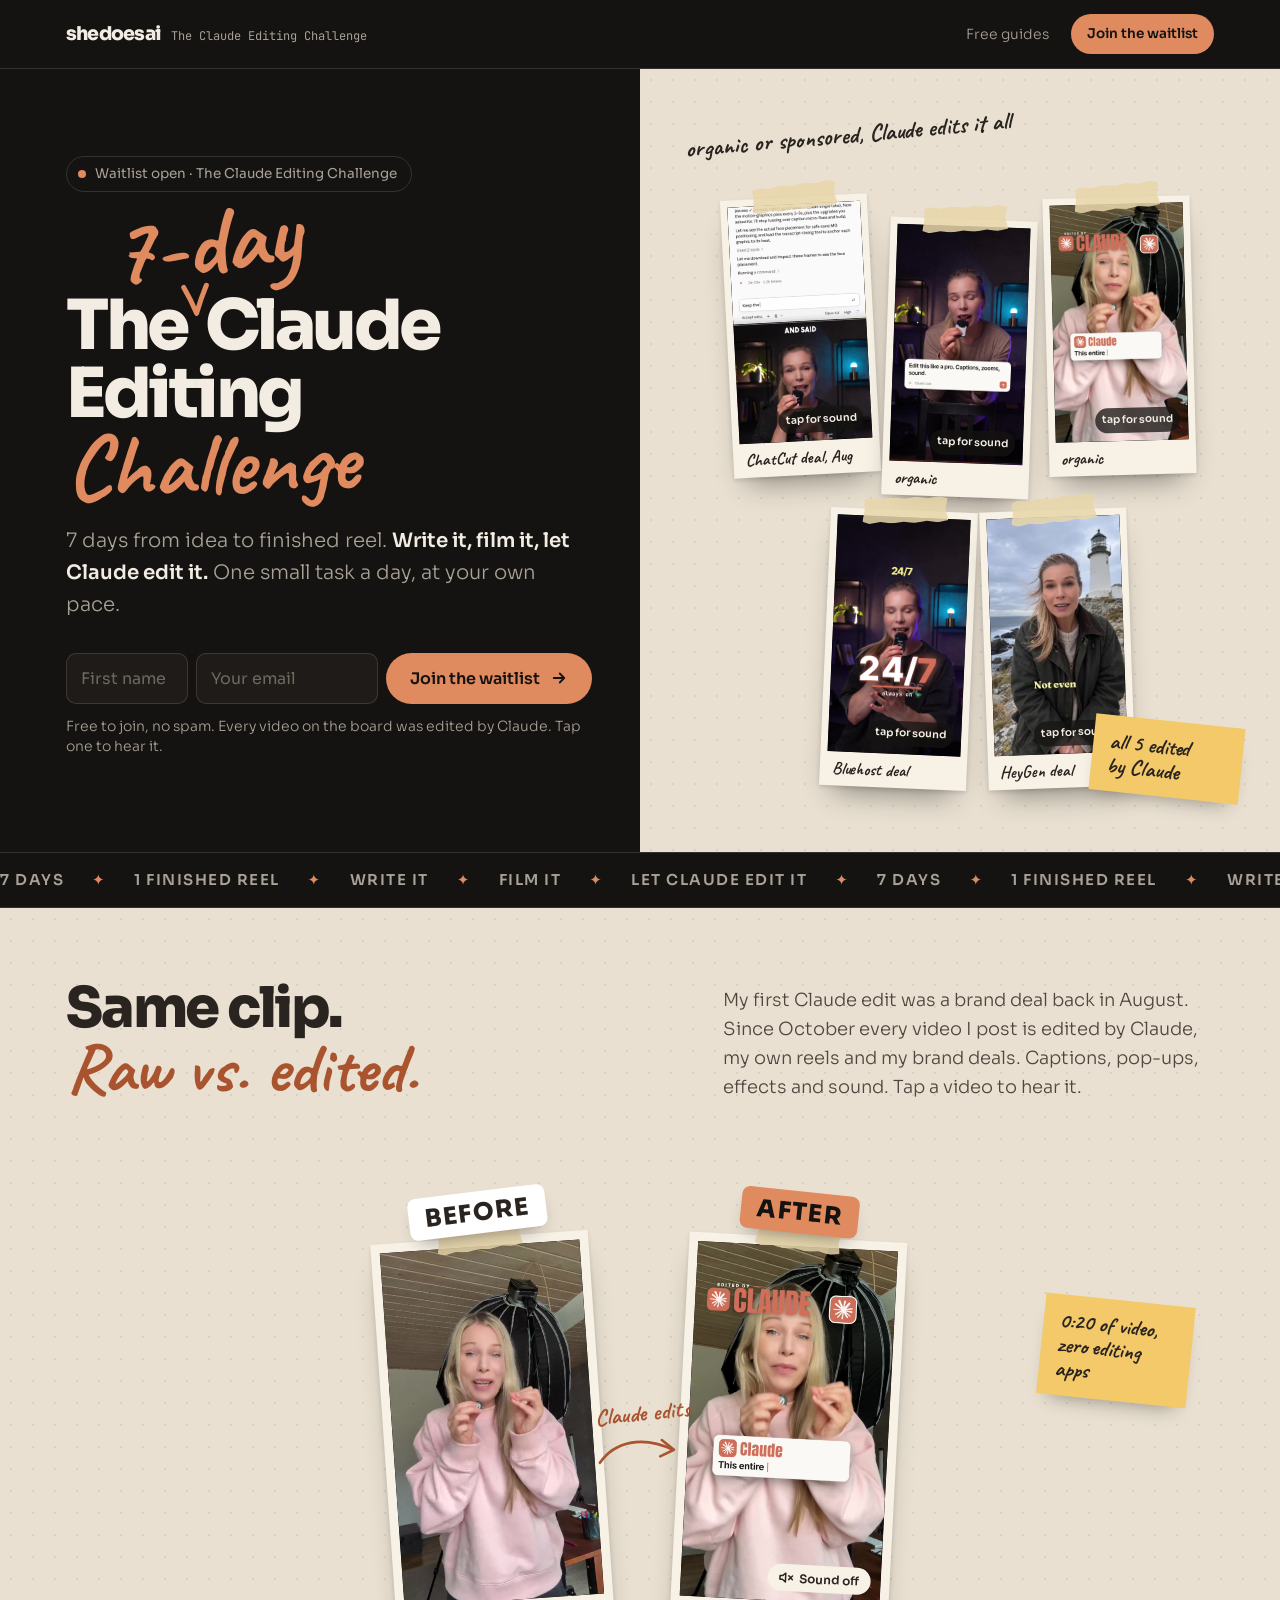
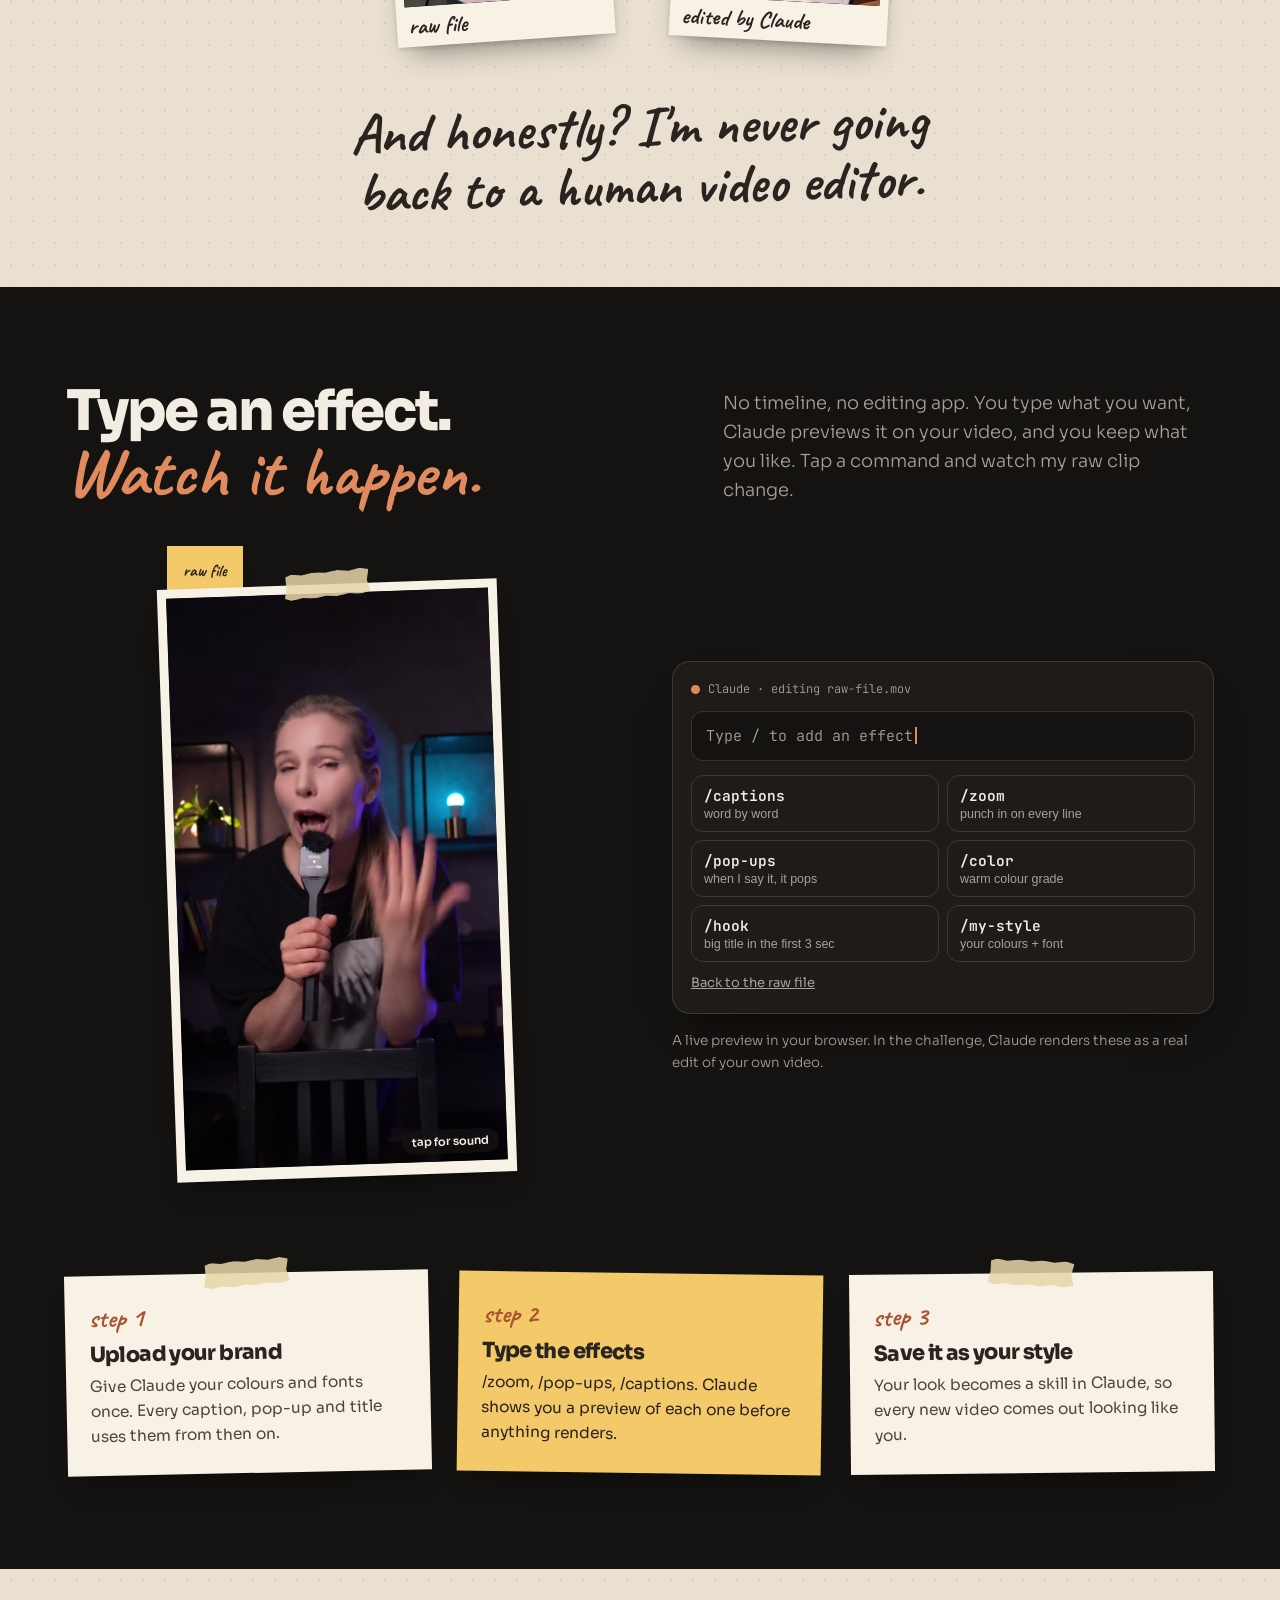
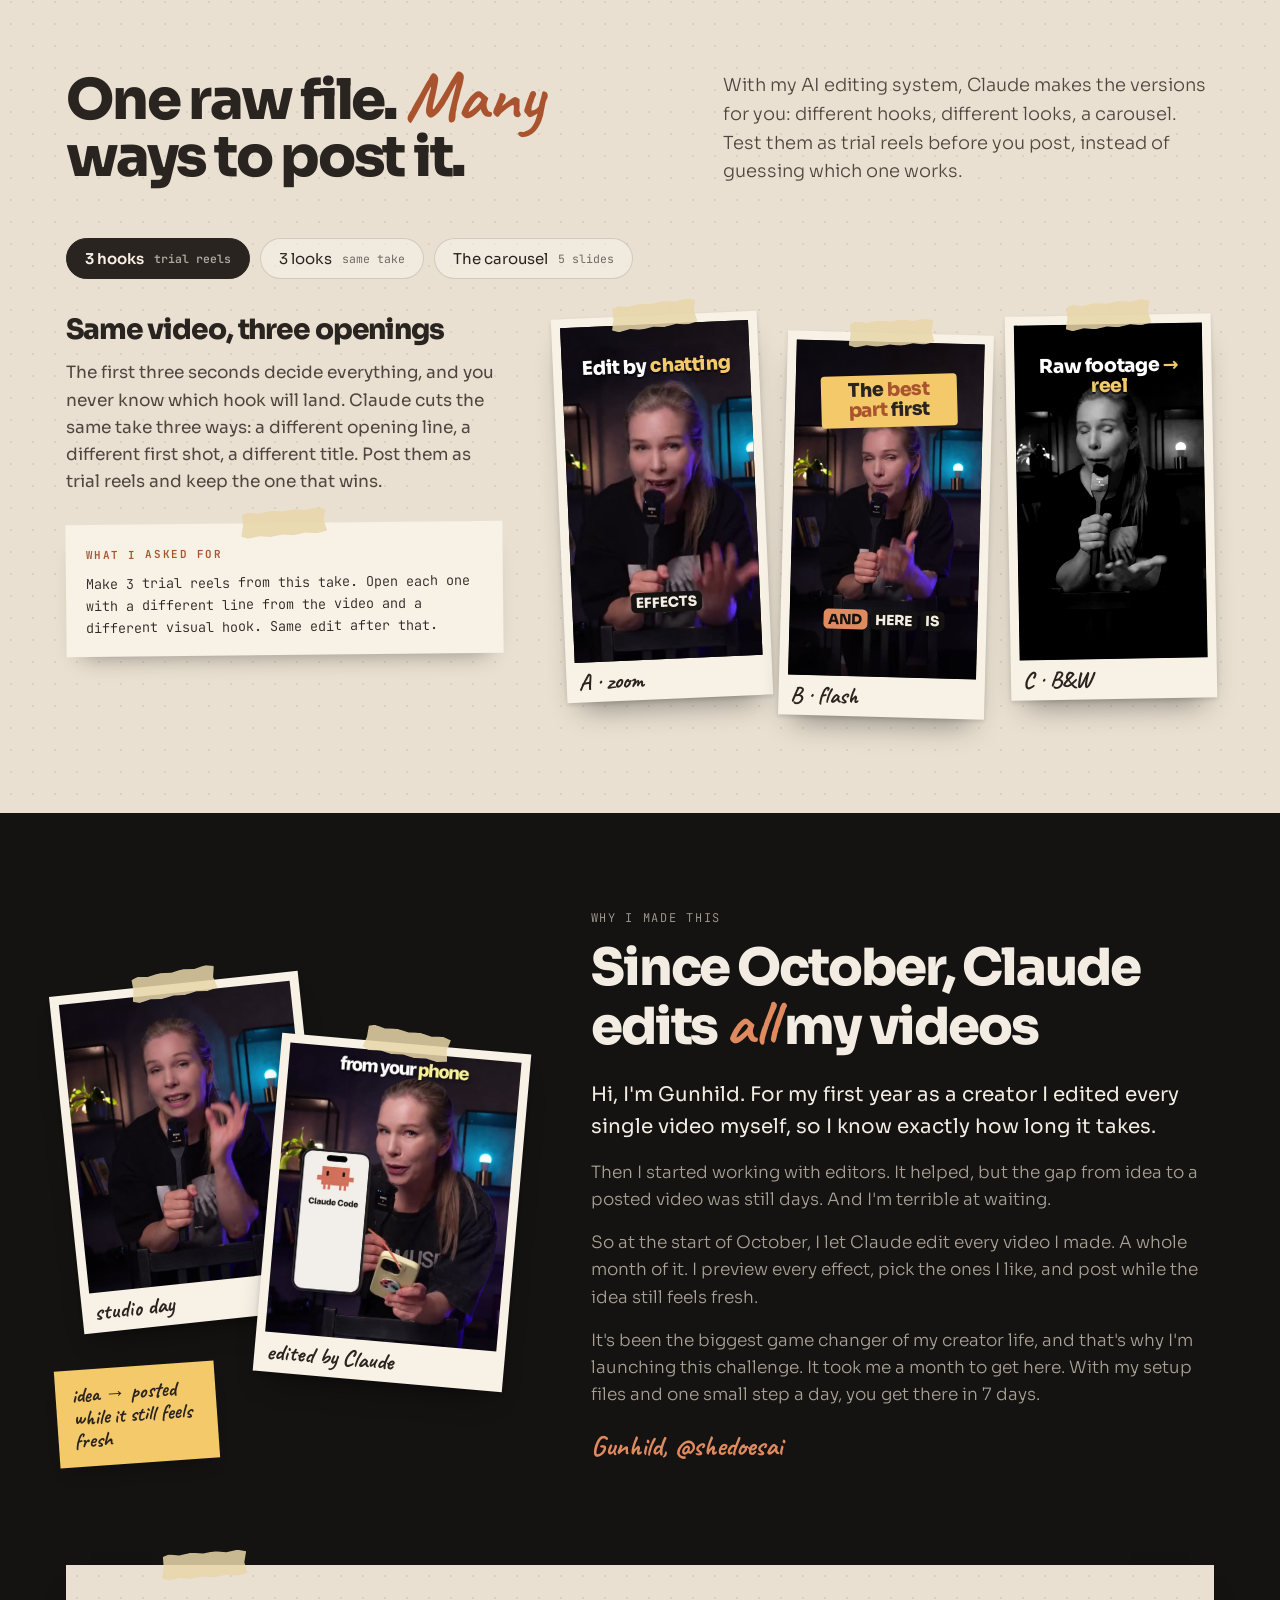
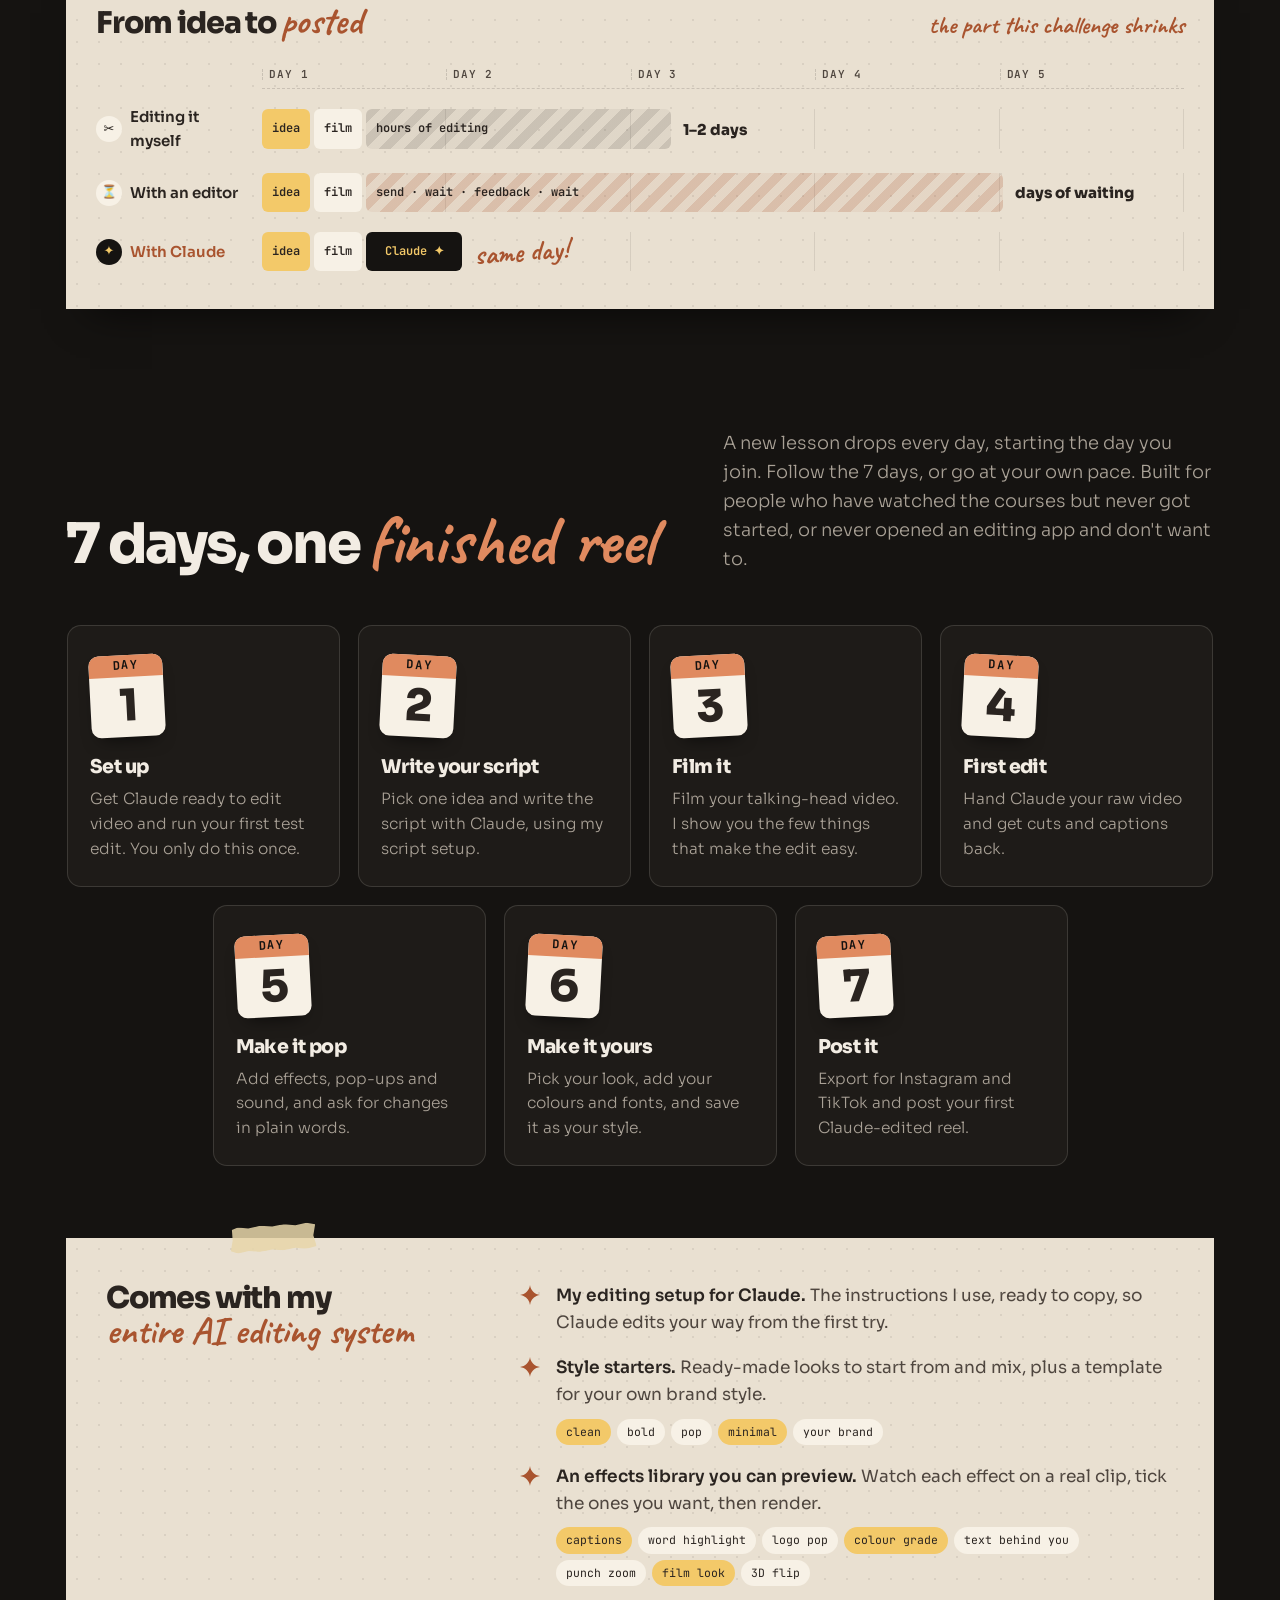
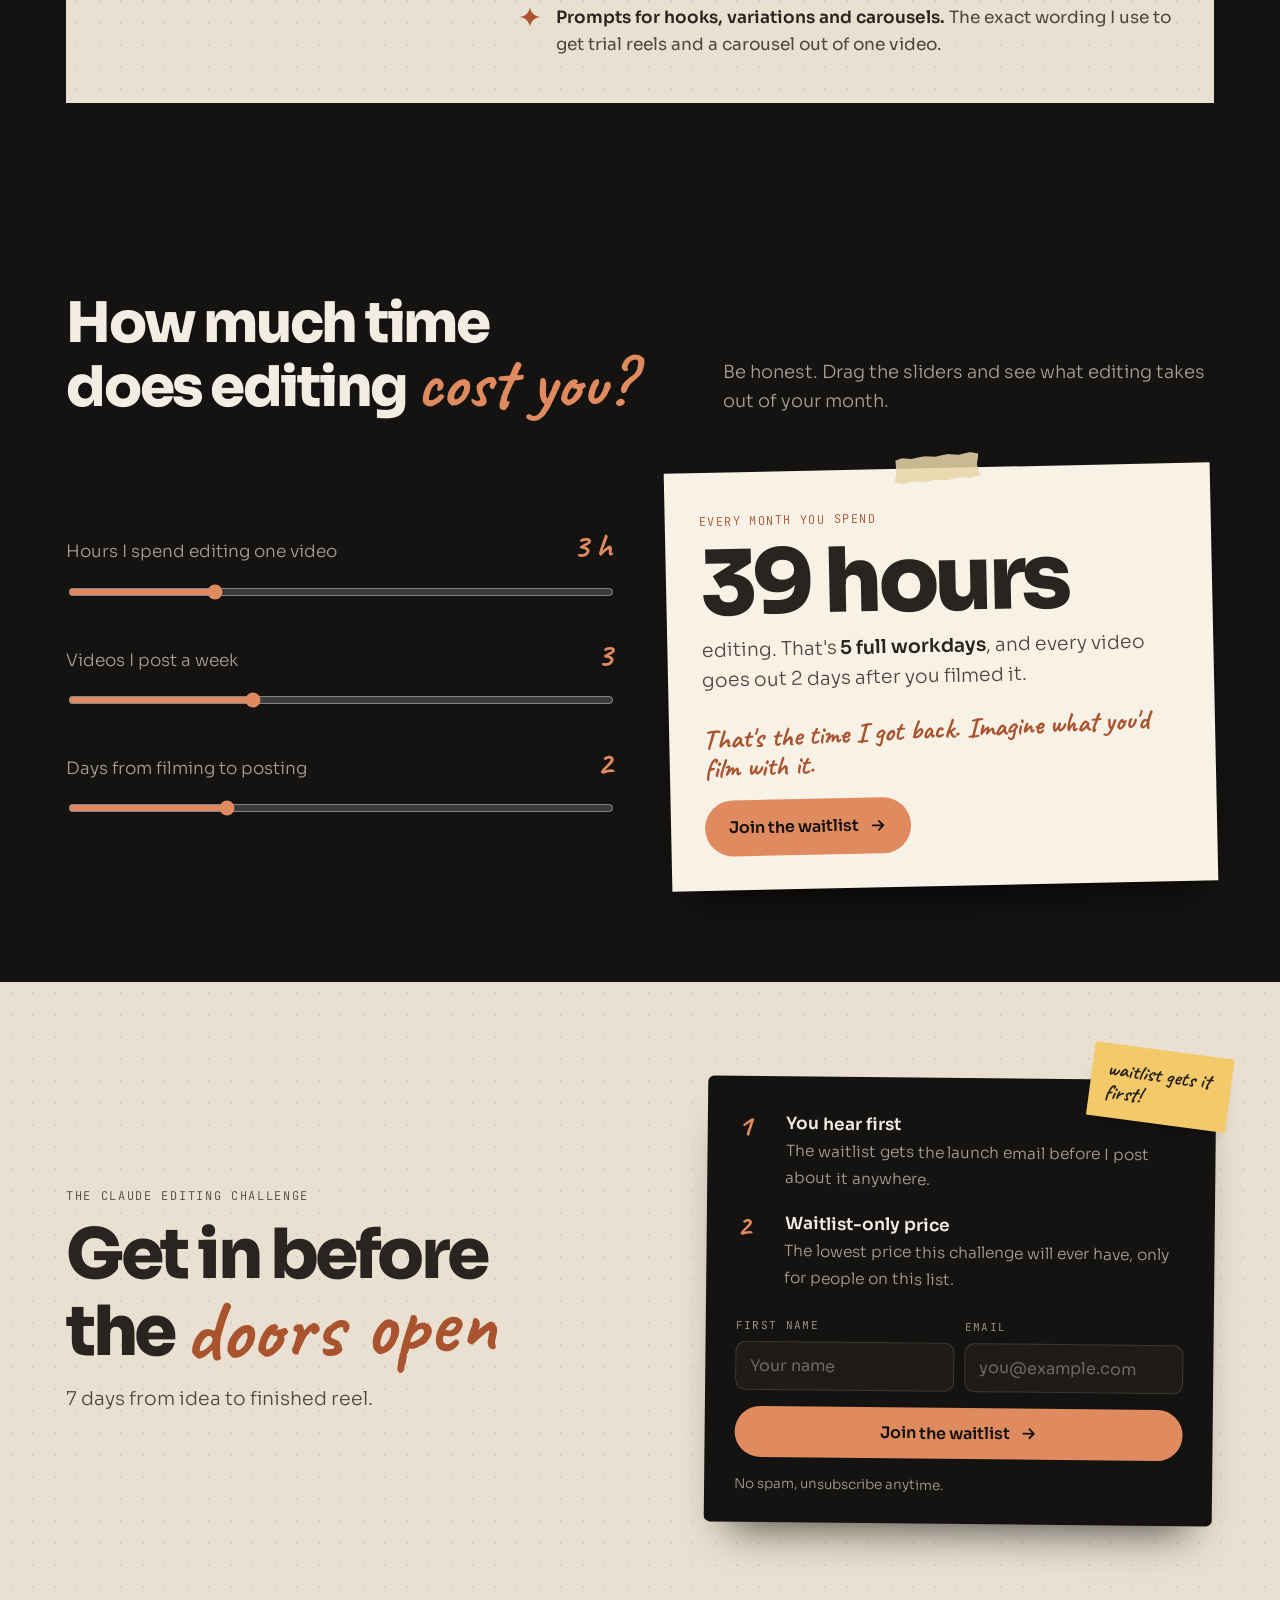
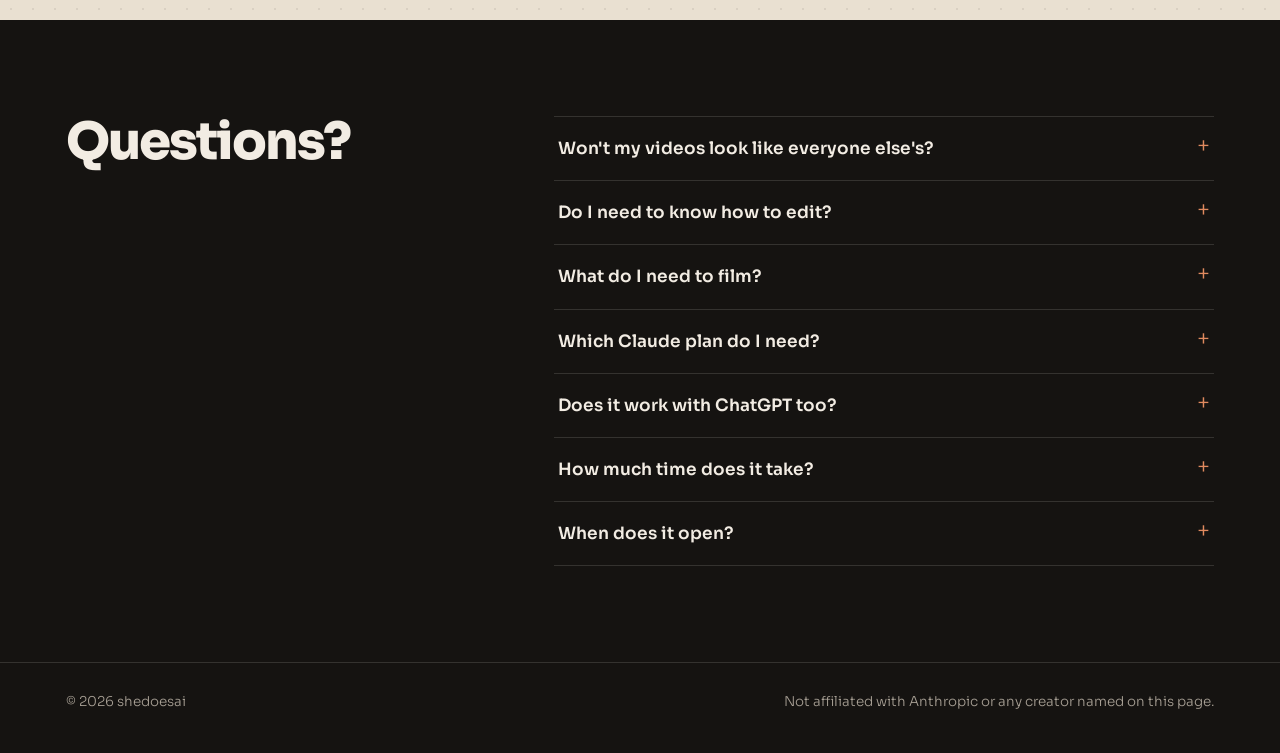
==== commit a4f91172: "Cafe guide: character sheet prompt and @ tag tip; Free guides link in course page header Co-Authored" ====
--- a/editing/index.html
+++ b/editing/index.html
@@ -53,6 +53,7 @@
 .cta:hover{background:#EB9C74;transform:translateY(-1px)}
 .cta svg{width:18px;height:18px}
 .cta.small{font-size:13.5px;padding:9px 16px}
+.hnav{display:flex;align-items:center;gap:22px}.hlink{font-size:14px;color:var(--muted);text-decoration:none}.hlink:hover{color:inherit}
 
 header{border-bottom:1px solid var(--line)}
 header .wrap{display:flex;justify-content:space-between;align-items:center;gap:12px;padding-block:14px}
@@ -226,7 +227,7 @@
 .slide::after{content:"@shedoesai";position:absolute;left:26px;bottom:10px;font:600 10px/1 var(--f-mono);letter-spacing:.06em;opacity:.45}
 .cs-n{font:800 15px/1 var(--f-mono);color:var(--clay-d);margin-bottom:12px}
 .cs-cover{padding:0;justify-content:flex-end;color:#fff;background:#222}
-.cs-cover img{position:absolute;inset:0;width:100%;height:100%;object-fit:cover;object-position:center 20%;max-width:none}
+.cs-cover img{position:absolute;inset:0;width:100%;height:100%;object-fit:cover;object-position:center top;max-width:none}
 .cs-cover::before{content:"";position:absolute;inset:0;background:linear-gradient(to top,rgba(0,0,0,.82) 0%,rgba(0,0,0,.35) 45%,transparent 70%)}
 .cs-cover::after{color:#fff;opacity:.7}
 .cs-cover-txt{position:relative;padding:0 24px 36px}
@@ -294,7 +295,7 @@
 .gap-head .hand{font-size:24px}
 .gap-axis{display:grid;grid-template-columns:repeat(5,1fr);margin-left:166px;font:600 11px/1 var(--f-mono);color:var(--brown-m);text-transform:uppercase;letter-spacing:.08em;border-bottom:1px dashed var(--line-d);padding-bottom:8px;margin-bottom:6px}
 .gap-axis span{border-left:1px dashed var(--line-d);padding-left:6px}
-.gap-row{display:grid;grid-template-columns:150px minmax(0,1fr);gap:16px;align-items:center;padding:10px 0}
+.gap-row{display:grid;grid-template-columns:150px minmax(0,1fr);gap:16px;align-items:center;padding:10px 8px;margin:0 -8px}
 .gap-label{font-weight:600;font-size:15px;display:flex;align-items:center;gap:8px}
 .gap-label i{font-style:normal;width:26px;height:26px;border-radius:50%;background:var(--paper);display:grid;place-items:center;font-size:13px;flex:0 0 auto}
 .gap-row.now .gap-label i{background:var(--ink);color:var(--sticky)}
@@ -419,6 +420,31 @@
   .join .sticky{right:0;top:-40px;width:120px;font-size:18px}
   .label{font-size:9px;top:6px;left:6px}
   .sound{font-size:11px;padding:5px 9px;bottom:6px;right:6px}
+}
+
+/* hover effects (mouse only) */
+.pol,.mod,.mod .num,.how > div,.ig,.calc-out,.sticky,.chips span,.tabs button,.pack li svg,.gap-row,.cs-comment,.ig-arrow,.never{transition:translate .35s cubic-bezier(.3,1.5,.5,1),scale .35s cubic-bezier(.3,1.5,.5,1),rotate .35s ease,box-shadow .3s,background .2s,border-color .2s,color .2s}
+@media (hover:hover){
+  .pol:hover{translate:0 -8px;scale:1.04;rotate:1.5deg;z-index:6;box-shadow:0 30px 44px -18px rgba(0,0,0,.55),0 2px 4px rgba(0,0,0,.12)}
+  .reels .pol:nth-child(even):hover,.pair .pol:last-child:hover{rotate:-1.5deg}
+  .mod:hover{translate:0 -6px;border-color:var(--clay);box-shadow:0 22px 34px -20px rgba(224,138,95,.45)}
+  .mod:hover .num{rotate:-6deg;scale:1.1}
+  .mod:nth-child(even):hover .num{rotate:6deg}
+  .how > div:hover{translate:0 -6px;rotate:1deg;box-shadow:0 30px 40px -20px rgba(0,0,0,.7)}
+  .ig:hover{rotate:-1.2deg;scale:1.02;box-shadow:0 36px 56px -26px rgba(0,0,0,.6)}
+  .calc-out:hover{rotate:1.2deg;scale:1.02}
+  .sticky:hover{rotate:-4deg;scale:1.08}
+  .chips span:hover{translate:0 -3px;background:var(--clay);color:var(--ink)}
+  .tabs button:not([aria-selected="true"]):hover{background:var(--paper);border-color:var(--brown);translate:0 -2px}
+  .pack li:hover svg{rotate:180deg;scale:1.3}
+  .gap-row:hover{background:rgba(255,255,255,.35);border-radius:10px}
+  .gap-row:hover .seg{filter:saturate(1.3)}
+  .cs-comment:hover{scale:1.06;rotate:2deg}
+  .ig-arrow:hover{scale:1.15}
+  .never:hover{scale:1.04;rotate:1deg}
+  .cta:hover{box-shadow:0 12px 24px -10px rgba(224,138,95,.7)}
+  summary:hover{color:var(--clay)}
+  .slash-cmds button:hover{translate:0 -2px}
 }
 @media (prefers-reduced-motion:reduce){*{animation:none!important;transition:none!important}}
 .sr-only{position:absolute;width:1px;height:1px;overflow:hidden;clip:rect(0 0 0 0);white-space:nowrap}
@@ -485,7 +511,7 @@
 <header>
   <div class="wrap">
     <a class="brand" href="https://www.instagram.com/shedoesai" target="_blank" rel="noopener">shedoesai<small>The Claude Editing Challenge</small></a>
-    <a class="cta small js-join" href="#join">Join the waitlist</a>
+    <div class="hnav"><a class="hlink" href="/guides">Free guides</a><a class="cta small js-join" href="#join">Join the waitlist</a></div>
   </div>
 </header>
 
@@ -688,7 +714,7 @@
           <div class="ig-top"><span class="ig-av"><img src="/media/face-a.jpg" alt=""></span><b>shedoesai</b><span class="ig-dots" aria-hidden="true">•••</span></div>
           <div class="ig-frame">
             <div class="track" id="track" tabindex="0" aria-label="Carousel slides">
-              <div class="slide cs-cover"><img src="/media/raw-studio-poster.jpg" alt=""><div class="cs-cover-txt"><span class="cs-kick">How I edit now</span><h4>I don't edit my videos anymore. <em>Claude does.</em></h4></div></div>
+              <div class="slide cs-cover"><img src="/media/carousel-cover.jpg" alt=""><div class="cs-cover-txt"><span class="cs-kick">How I edit now</span><h4>I don't edit my videos anymore. <em>Claude does.</em></h4></div></div>
               <div class="slide cs-p"><span class="cs-n">01</span><h4>Film one <em>raw take</em></h4><div class="cs-img"><img src="/media/story-studio.jpg" alt=""></div><p>Phone, tripod, one take. No editing app.</p></div>
               <div class="slide cs-p"><span class="cs-n">02</span><h4>Tell Claude <em>what you want</em></h4><div class="cs-chat"><span class="me">add captions + zoom on the punchline</span><span class="cl">Done ✦ preview ready</span><span class="me">make the colours warmer</span><span class="cl">✓ colour grade added</span></div><p>Plain words. Like texting a friend.</p></div>
               <div class="slide cs-p"><span class="cs-n">03</span><h4>Pick the effects <em>you like</em></h4><div class="cs-list"><span class="on">✓ captions</span><span class="on">✓ punch zoom</span><span>sound effects</span><span class="on">✓ colour grade</span></div><p>Preview first. Render only what you keep.</p></div>
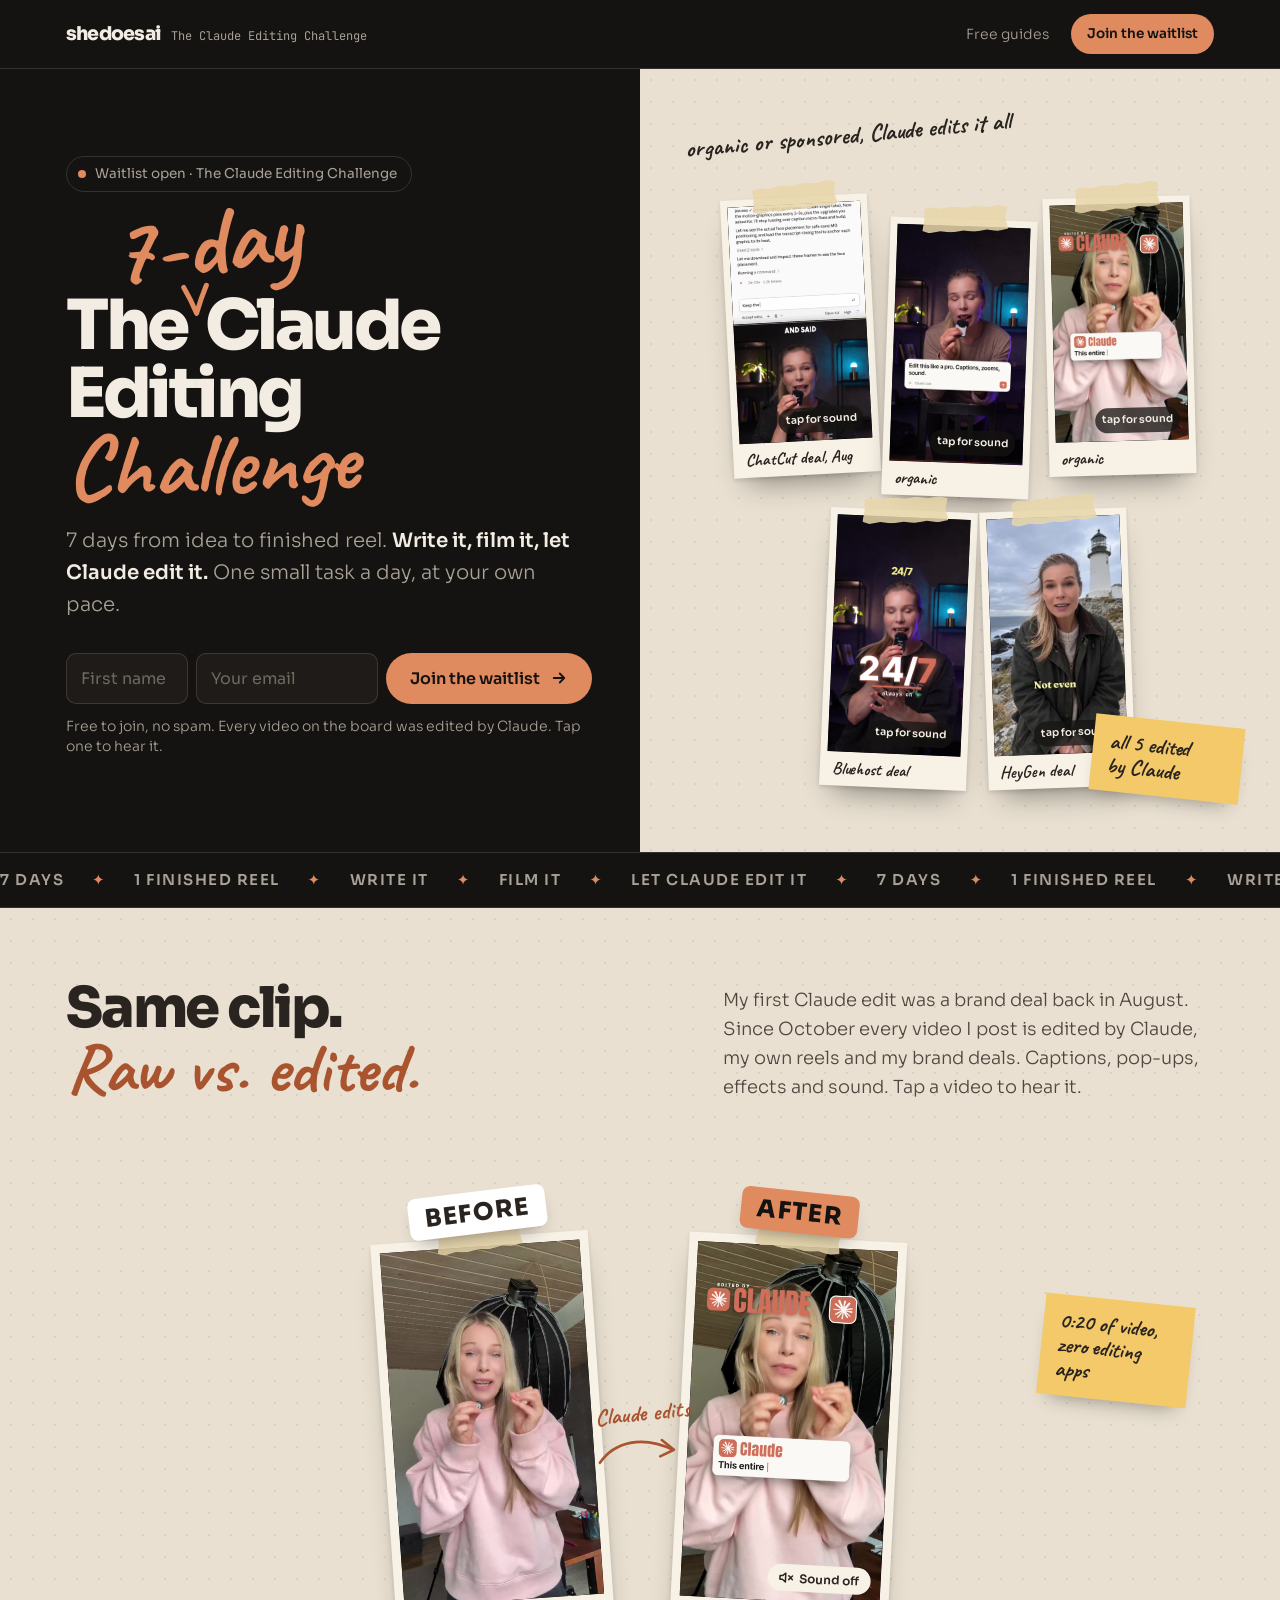
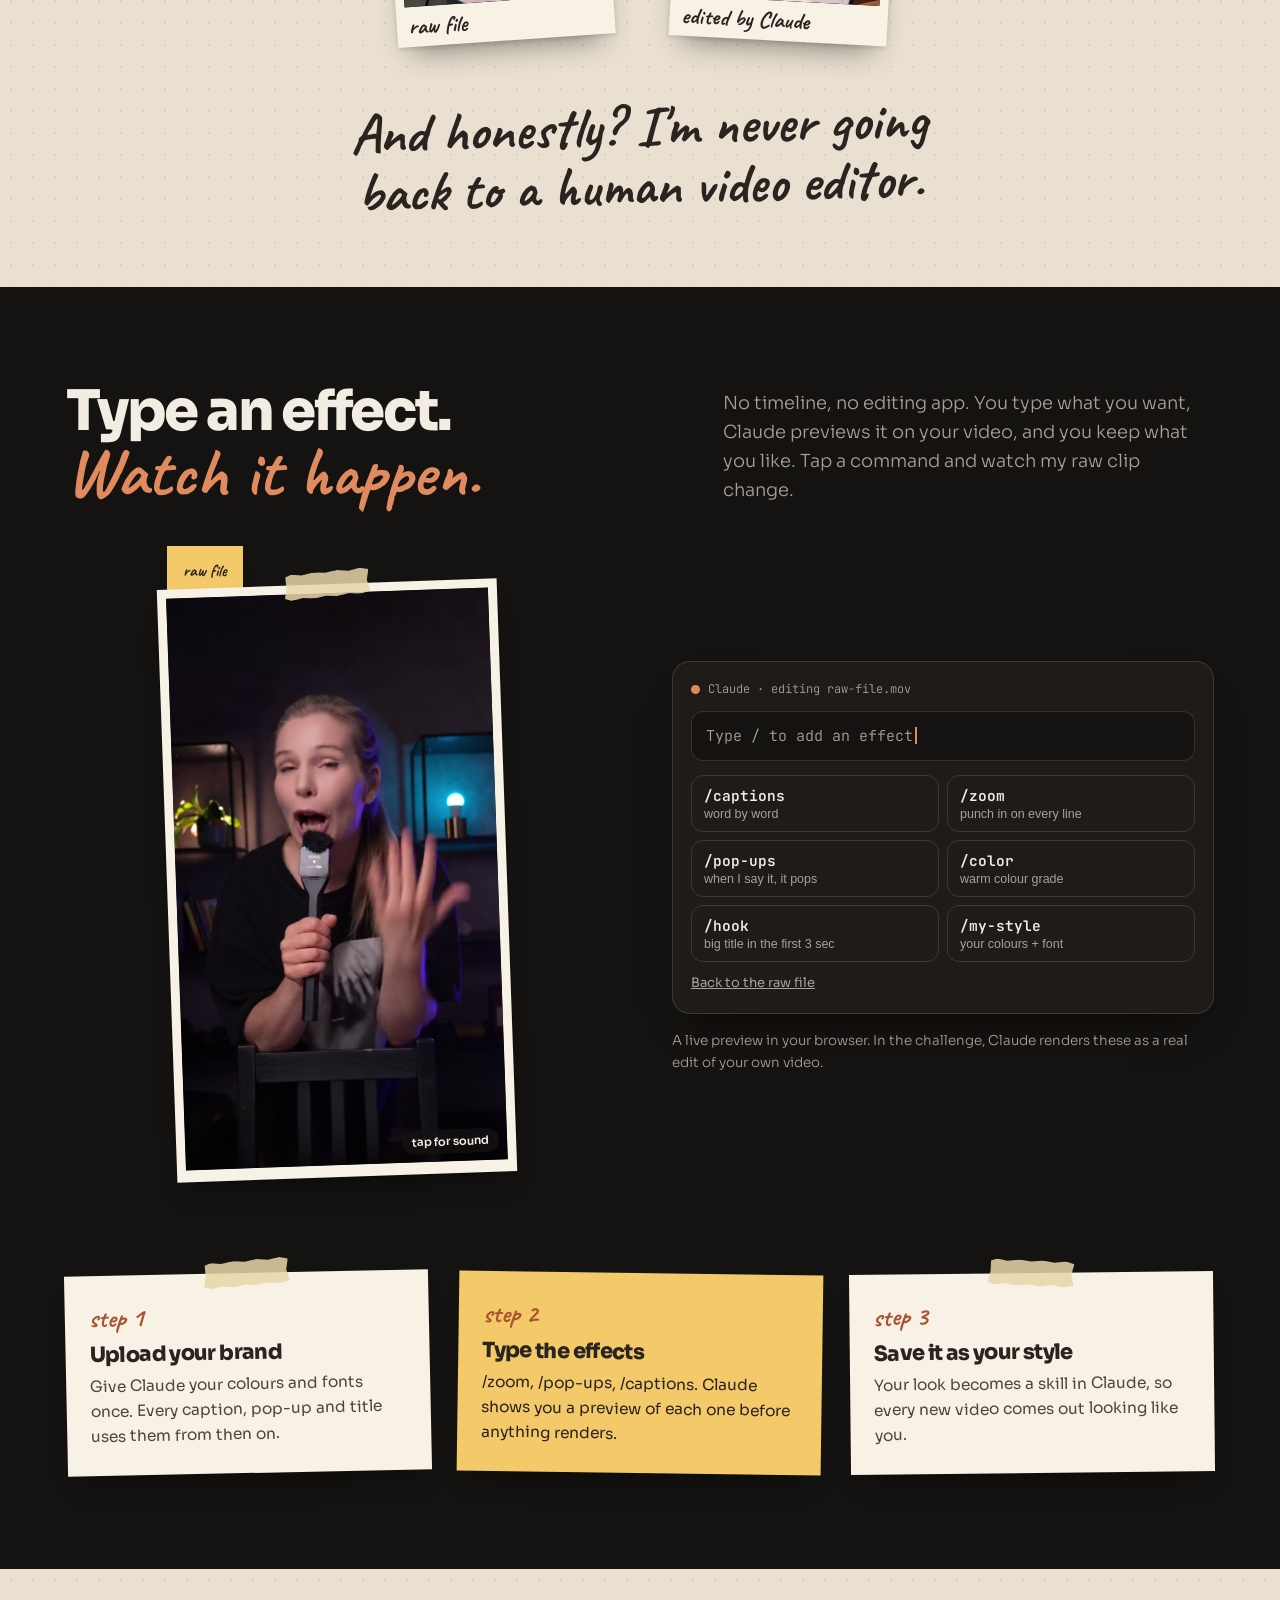
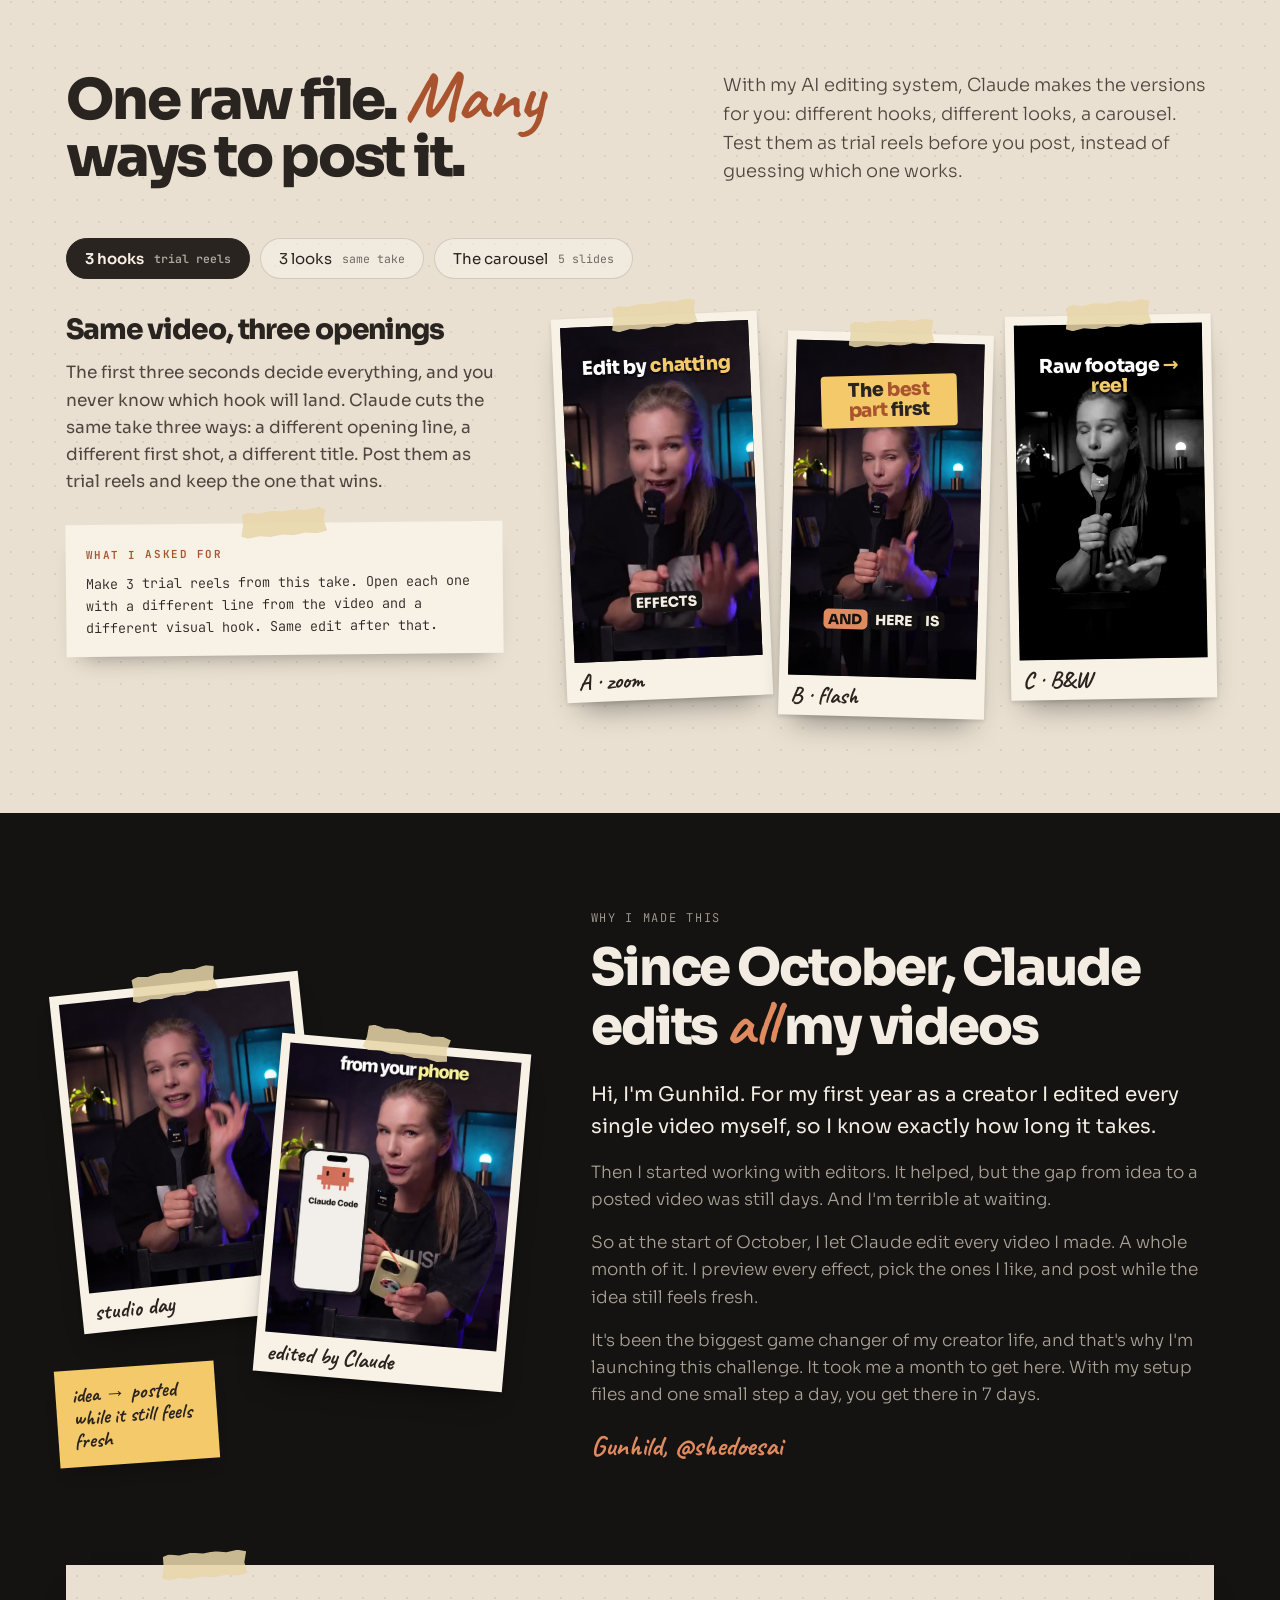
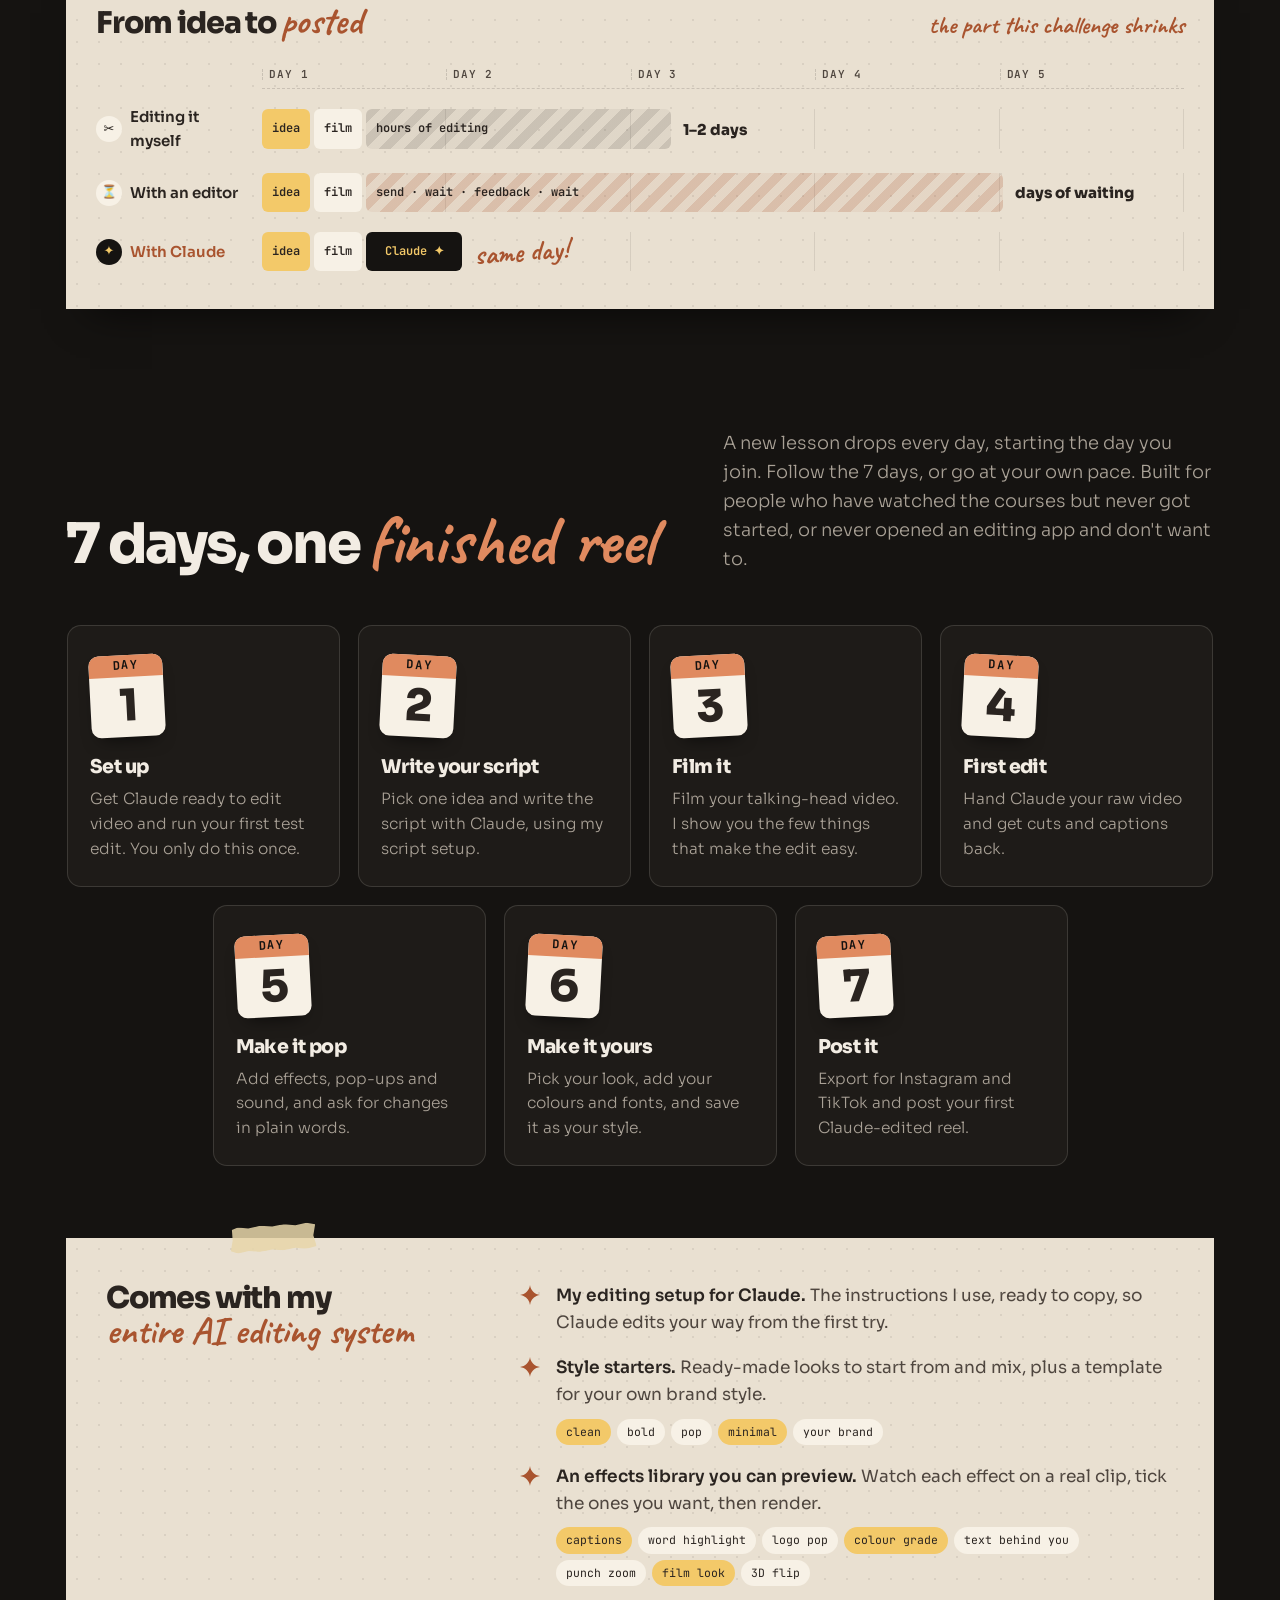
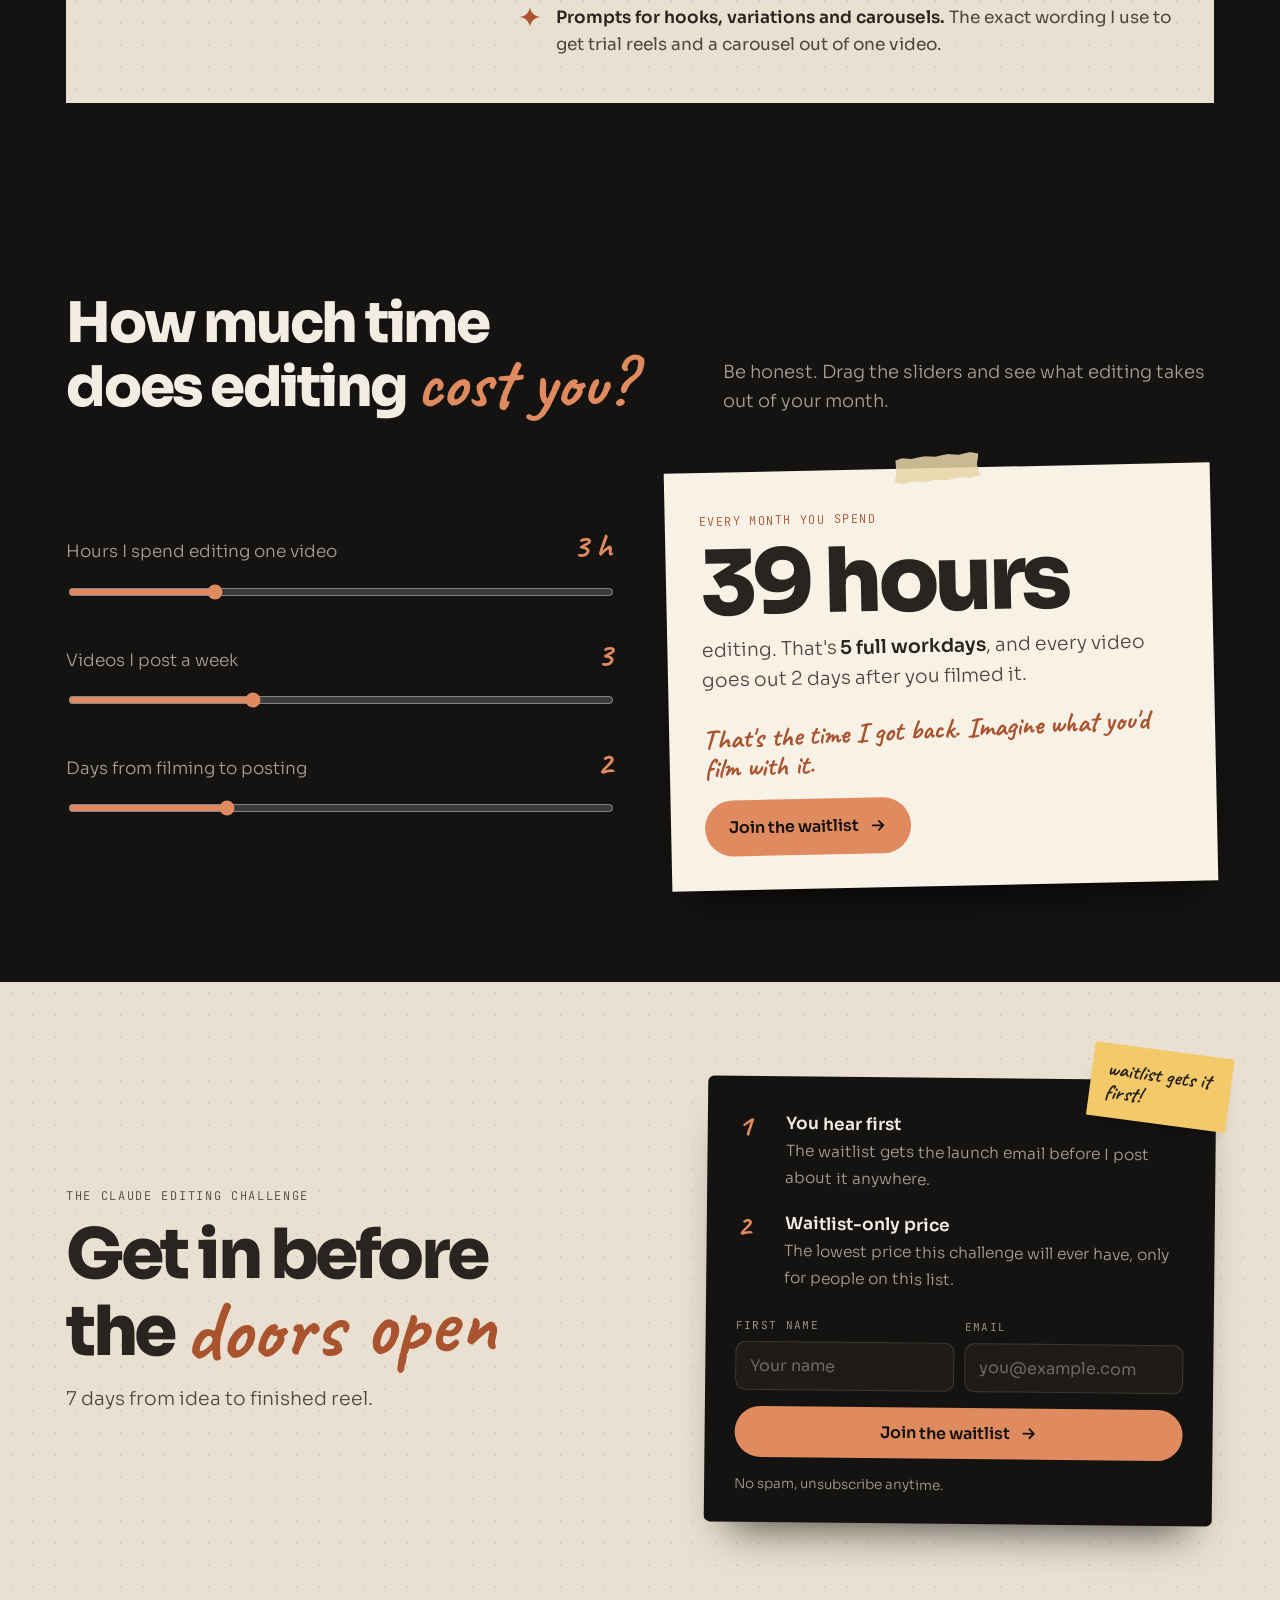
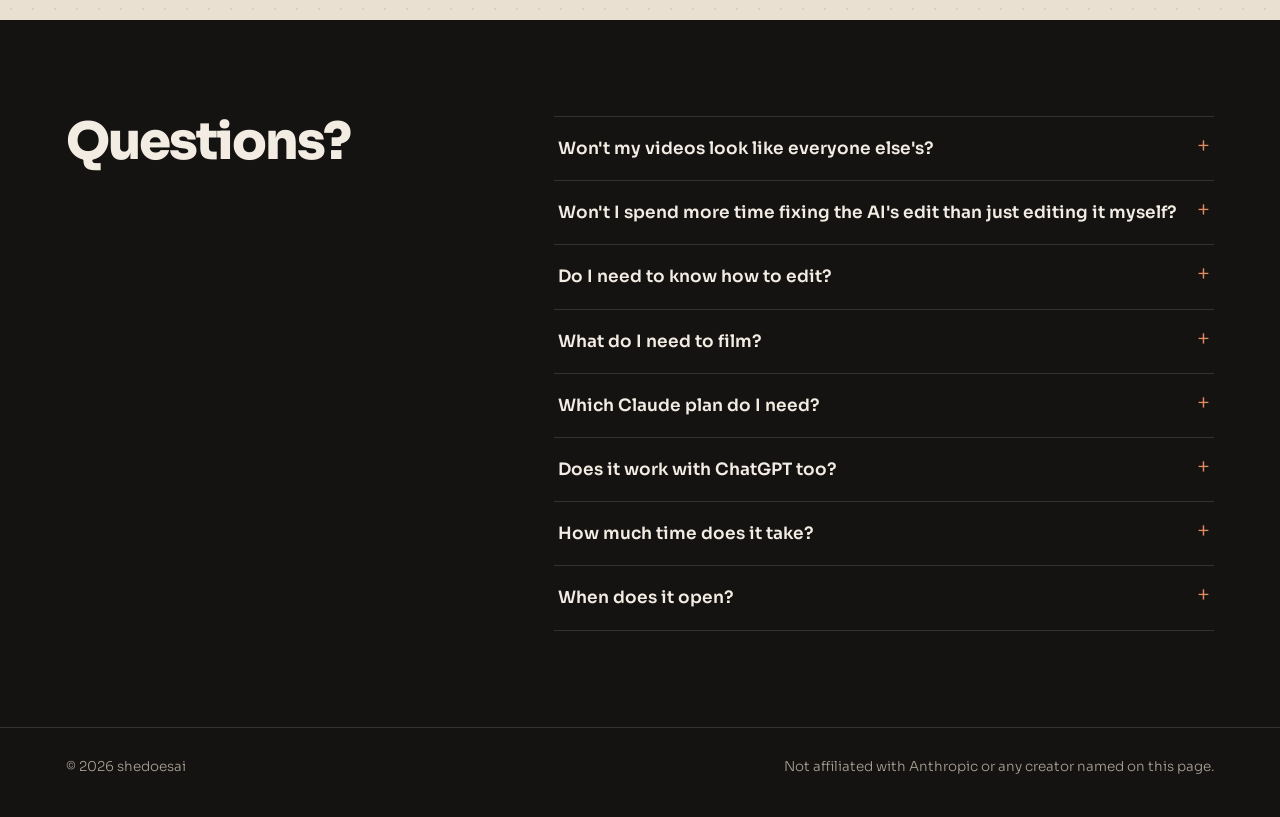
==== commit b7e31c55: "FAQ: answer 'won't I spend more time fixing the AI's edit?' Co-Authored-By: Claude Opus 5.5 <noreply" ====
--- a/editing/index.html
+++ b/editing/index.html
@@ -859,6 +859,7 @@
     <h2>Questions?</h2>
     <div>
       <details><summary>Won't my videos look like everyone else's?</summary><p>No. On Day 6 you tell Claude your colours, your font and the look you like, and save it. From then on every edit looks like you.</p></details>
+      <details><summary>Won't I spend more time fixing the AI's edit than just editing it myself?</summary><p>No. You don't fix anything by hand. You tell Claude what to change in one message, like "cut that pause" or "make the captions bigger", and it does it. On Day 4 you make your first edit and your first round of changes, and you'll see how fast it goes.</p></details>
       <details><summary>Do I need to know how to edit?</summary><p>Not at all. This is made for total beginners. You never touch a timeline or an editing app. You just tell Claude what you want in normal words, like you'd text a friend.</p></details>
       <details><summary>What do I need to film?</summary><p>Just your phone and a tripod (a cheap one is fine). No fancy camera, no lights, no studio. I show you the few simple things that make a big difference.</p></details>
       <details><summary>Which Claude plan do I need?</summary><p>The Claude Pro plan, about $20 a month. That's the cheapest paid plan and it's all you need. Day 1 walks you through the setup step by step, click by click.</p></details>
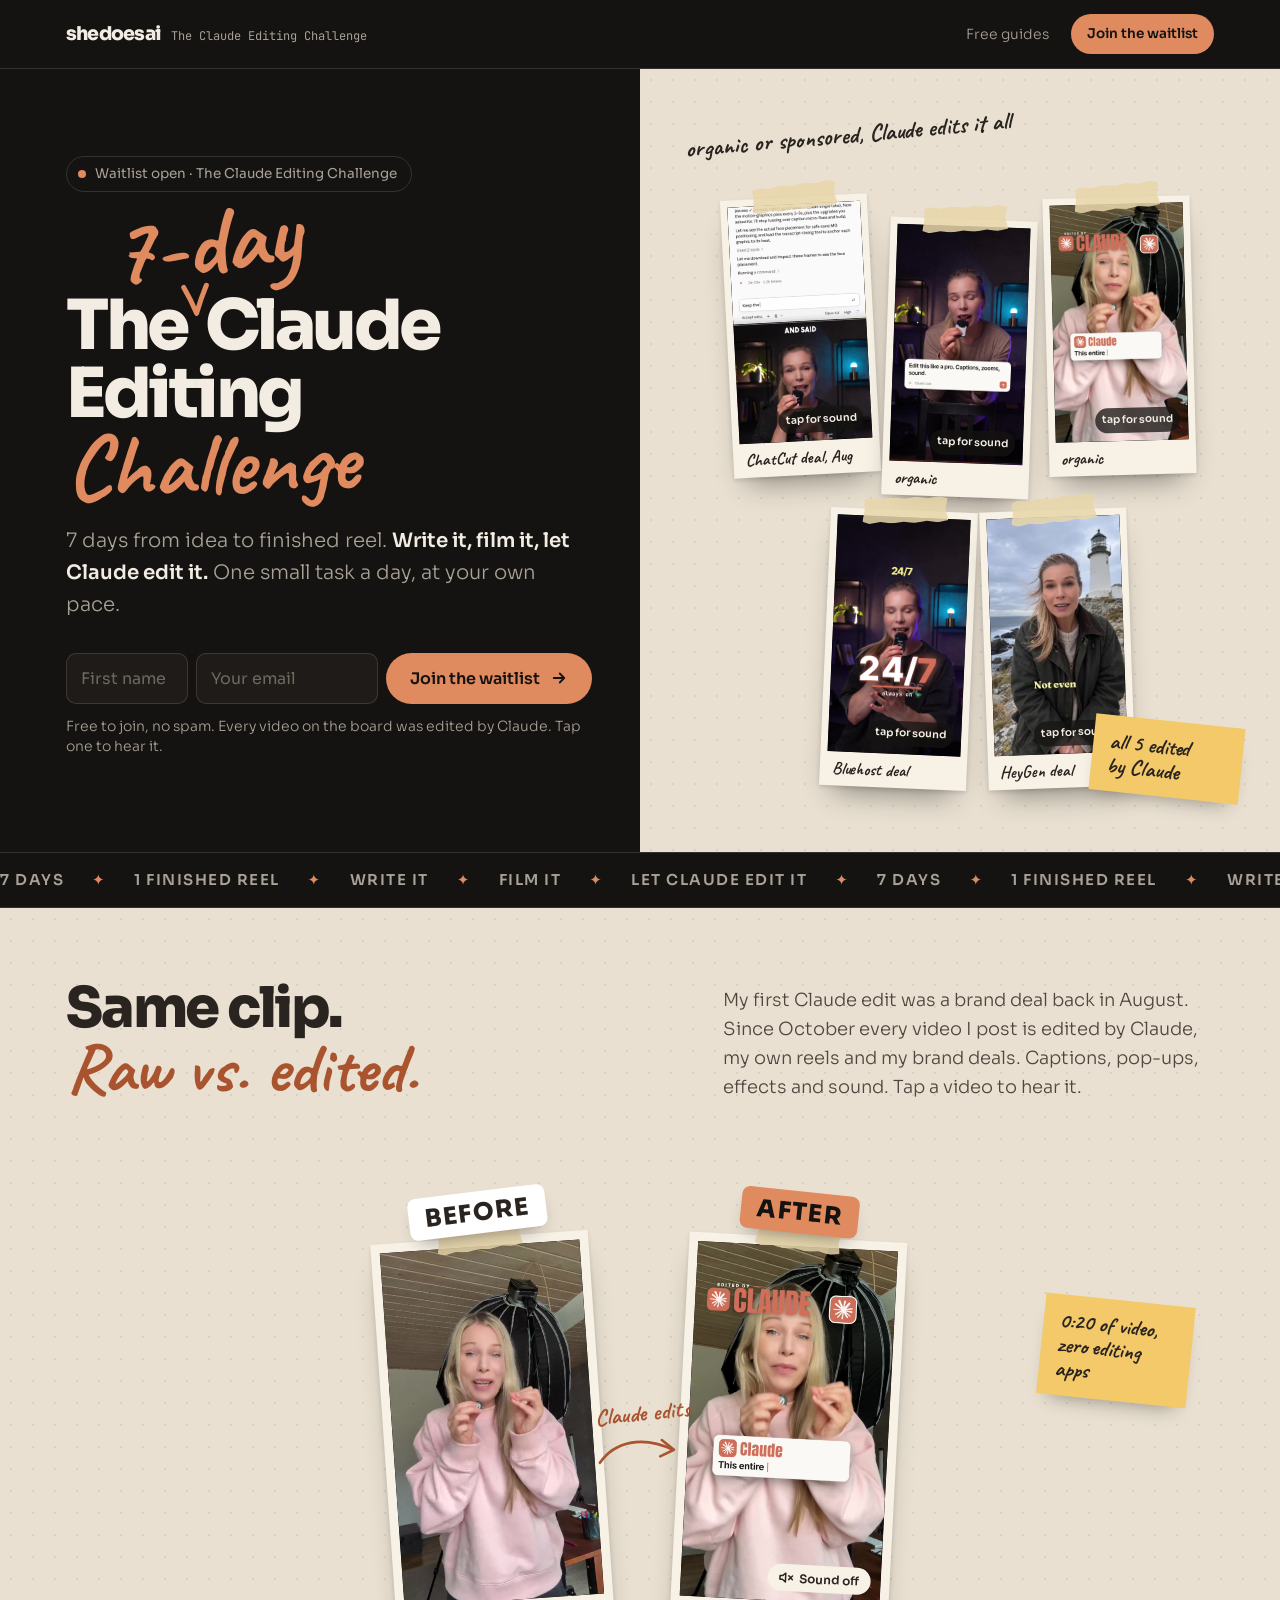
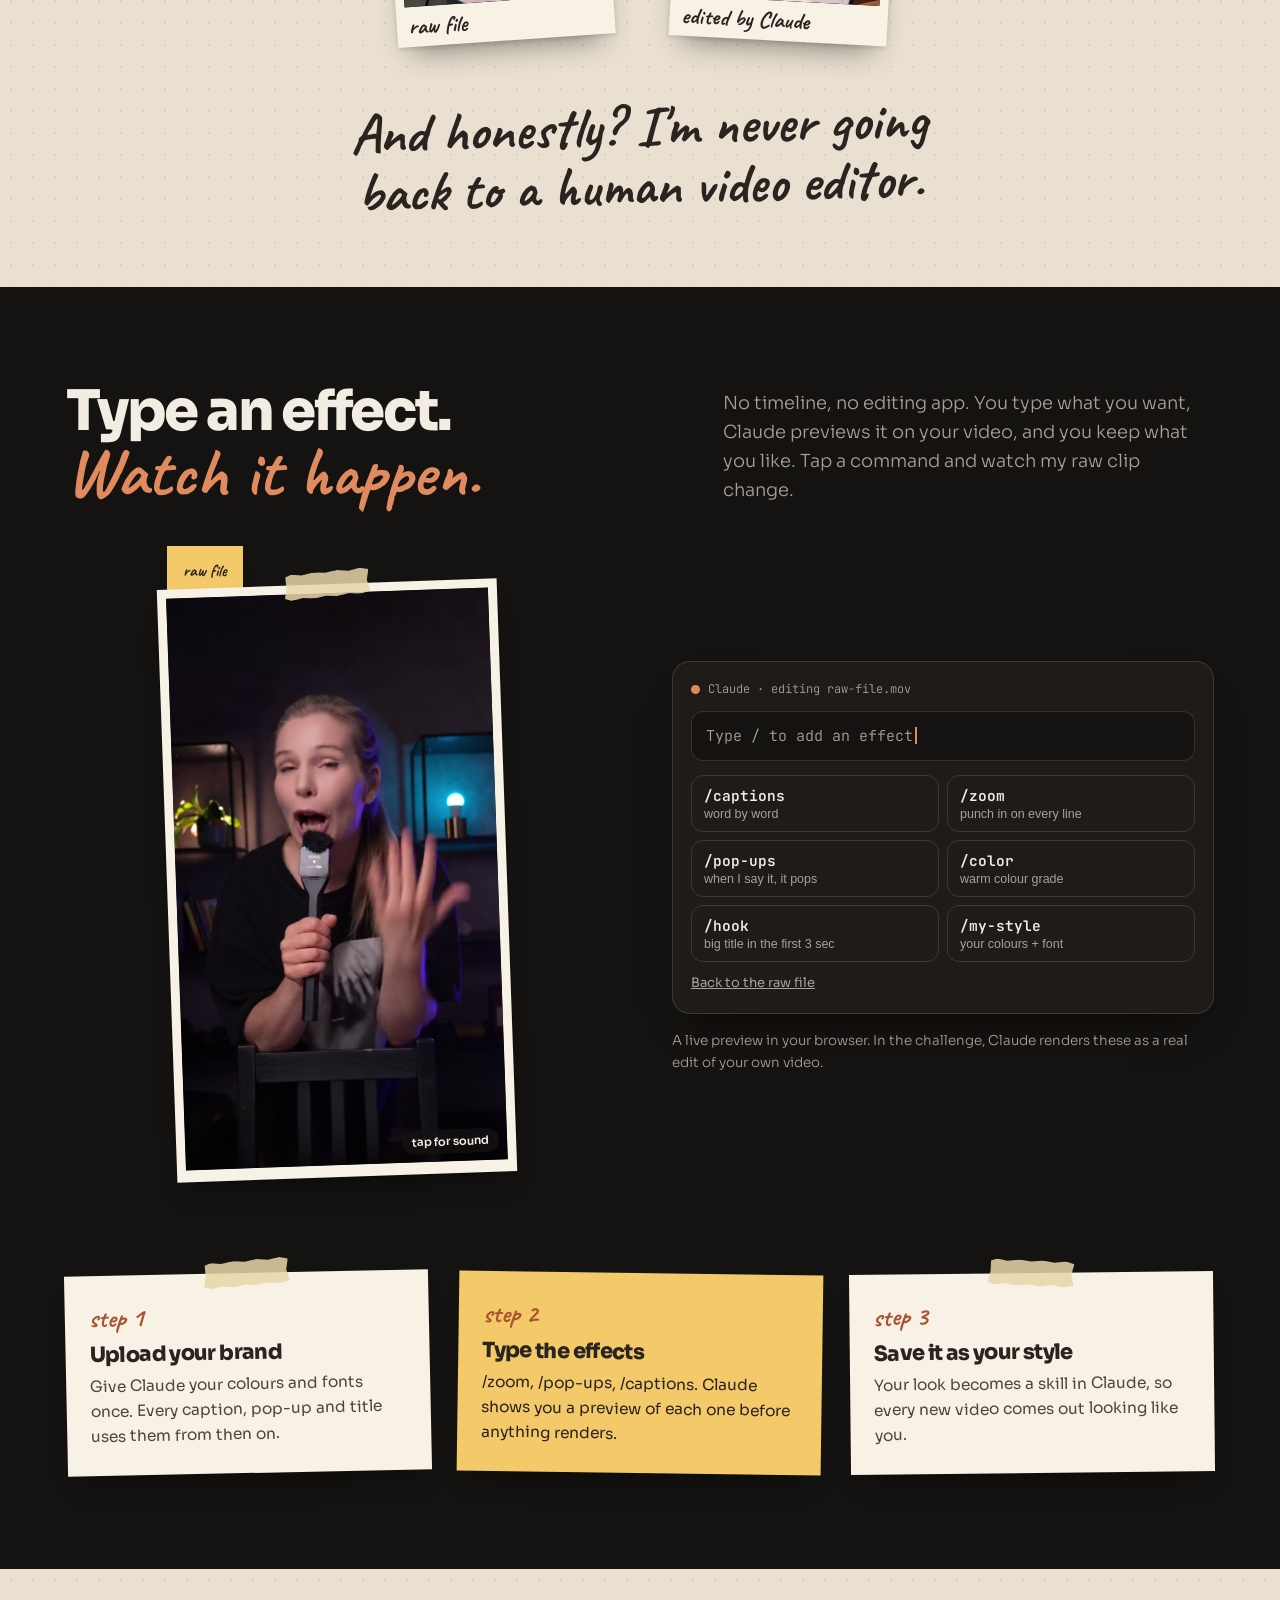
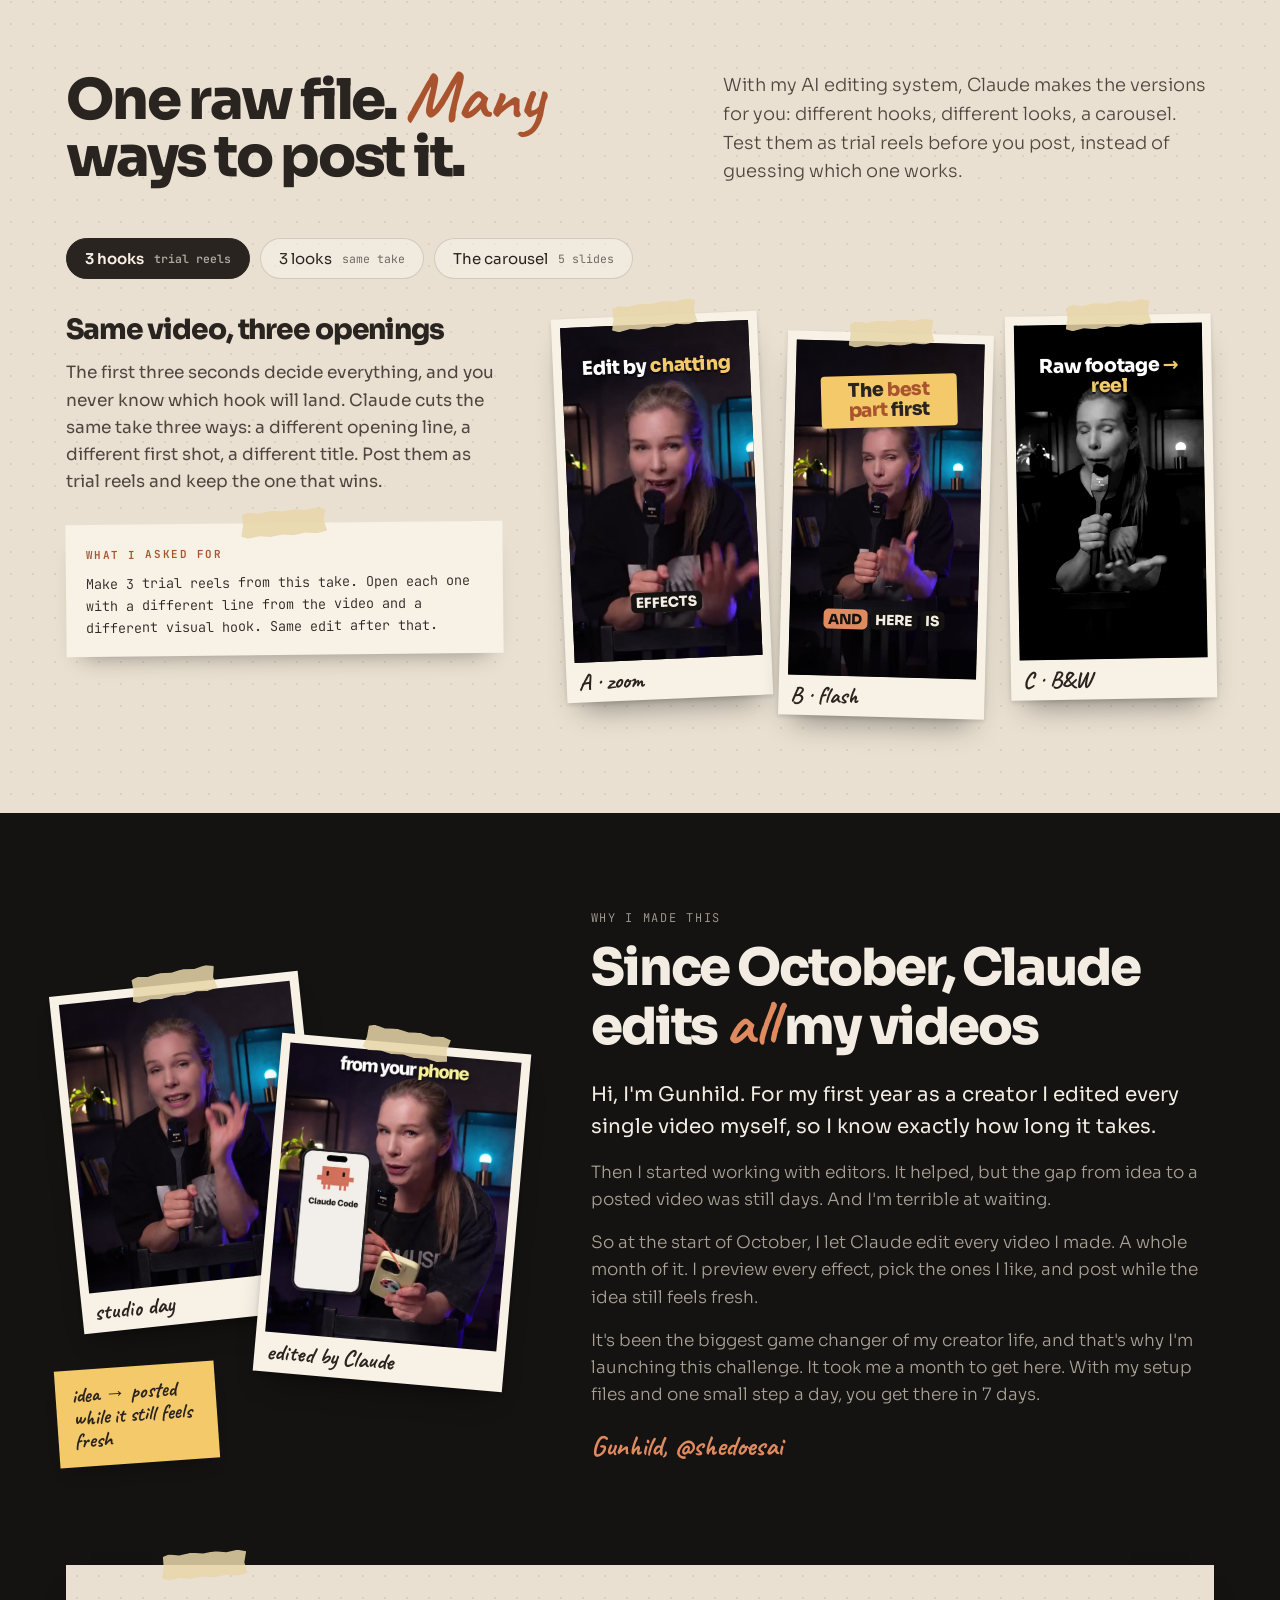
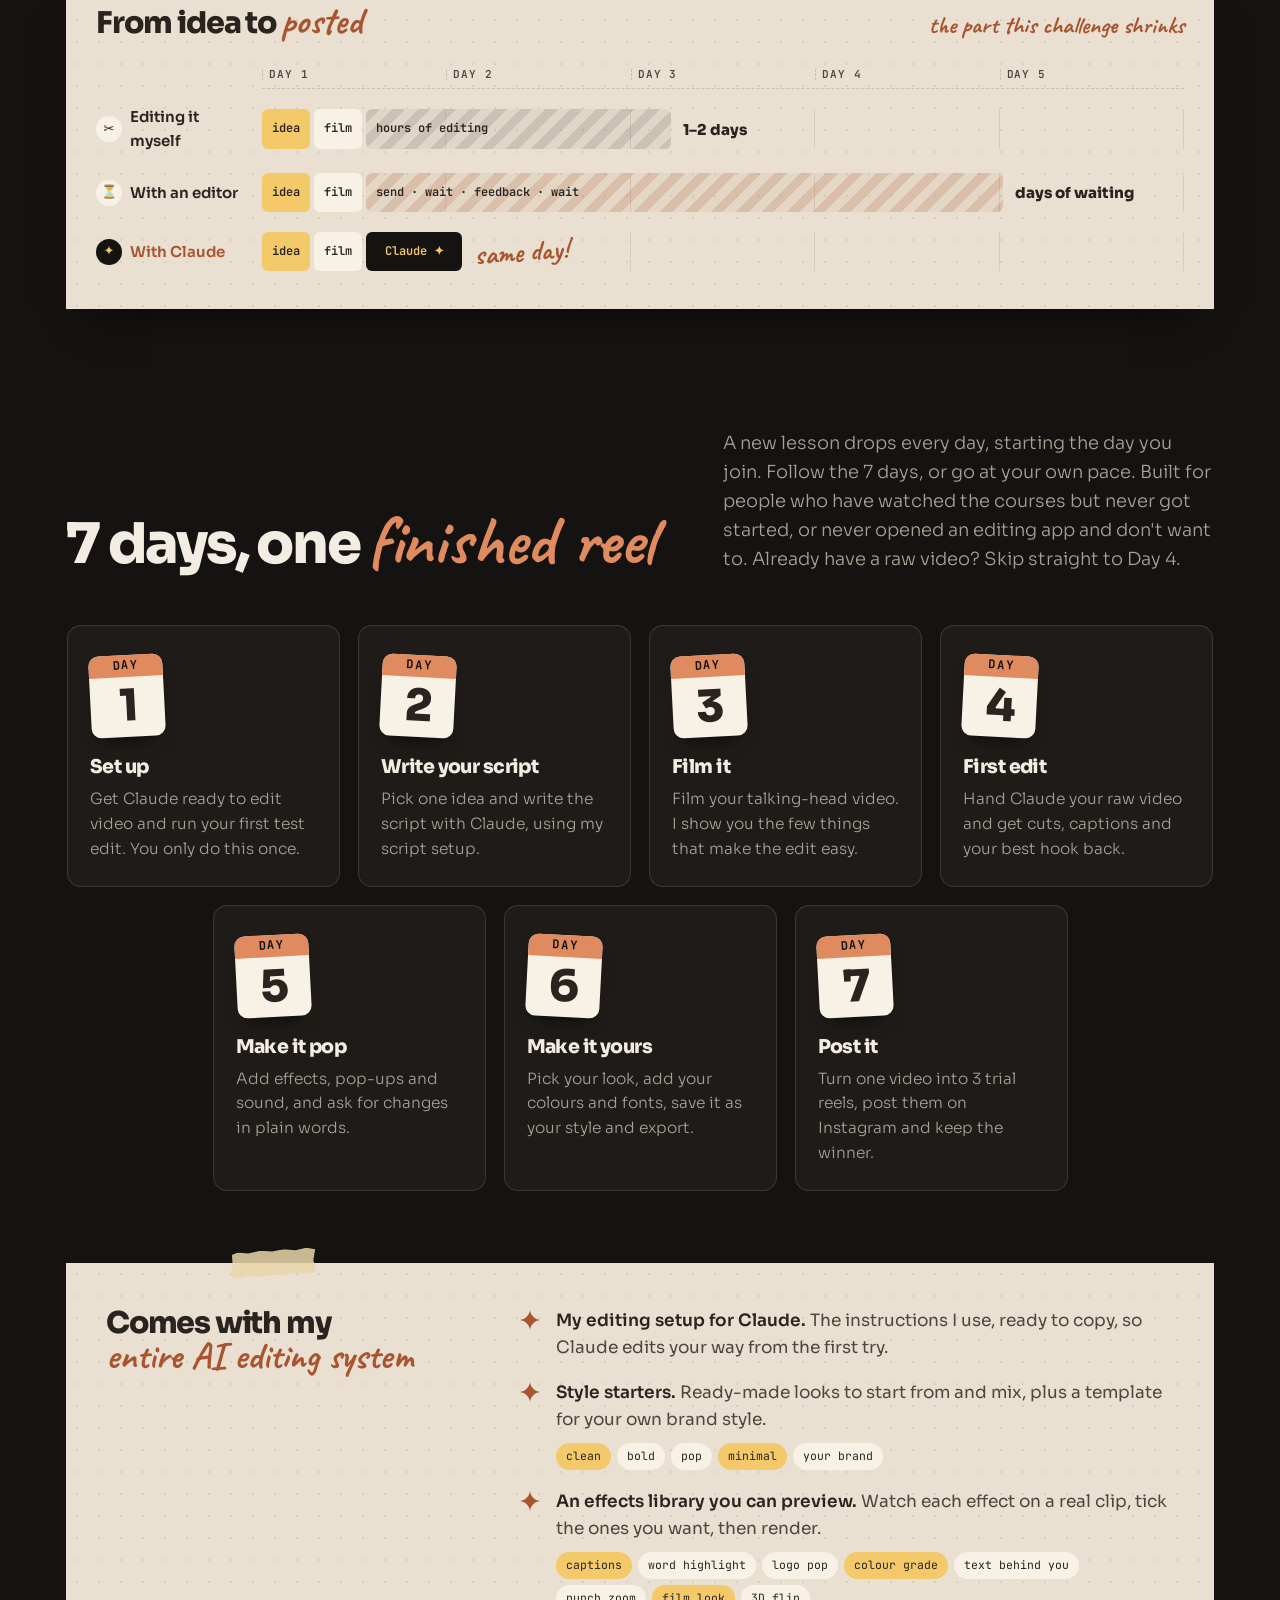
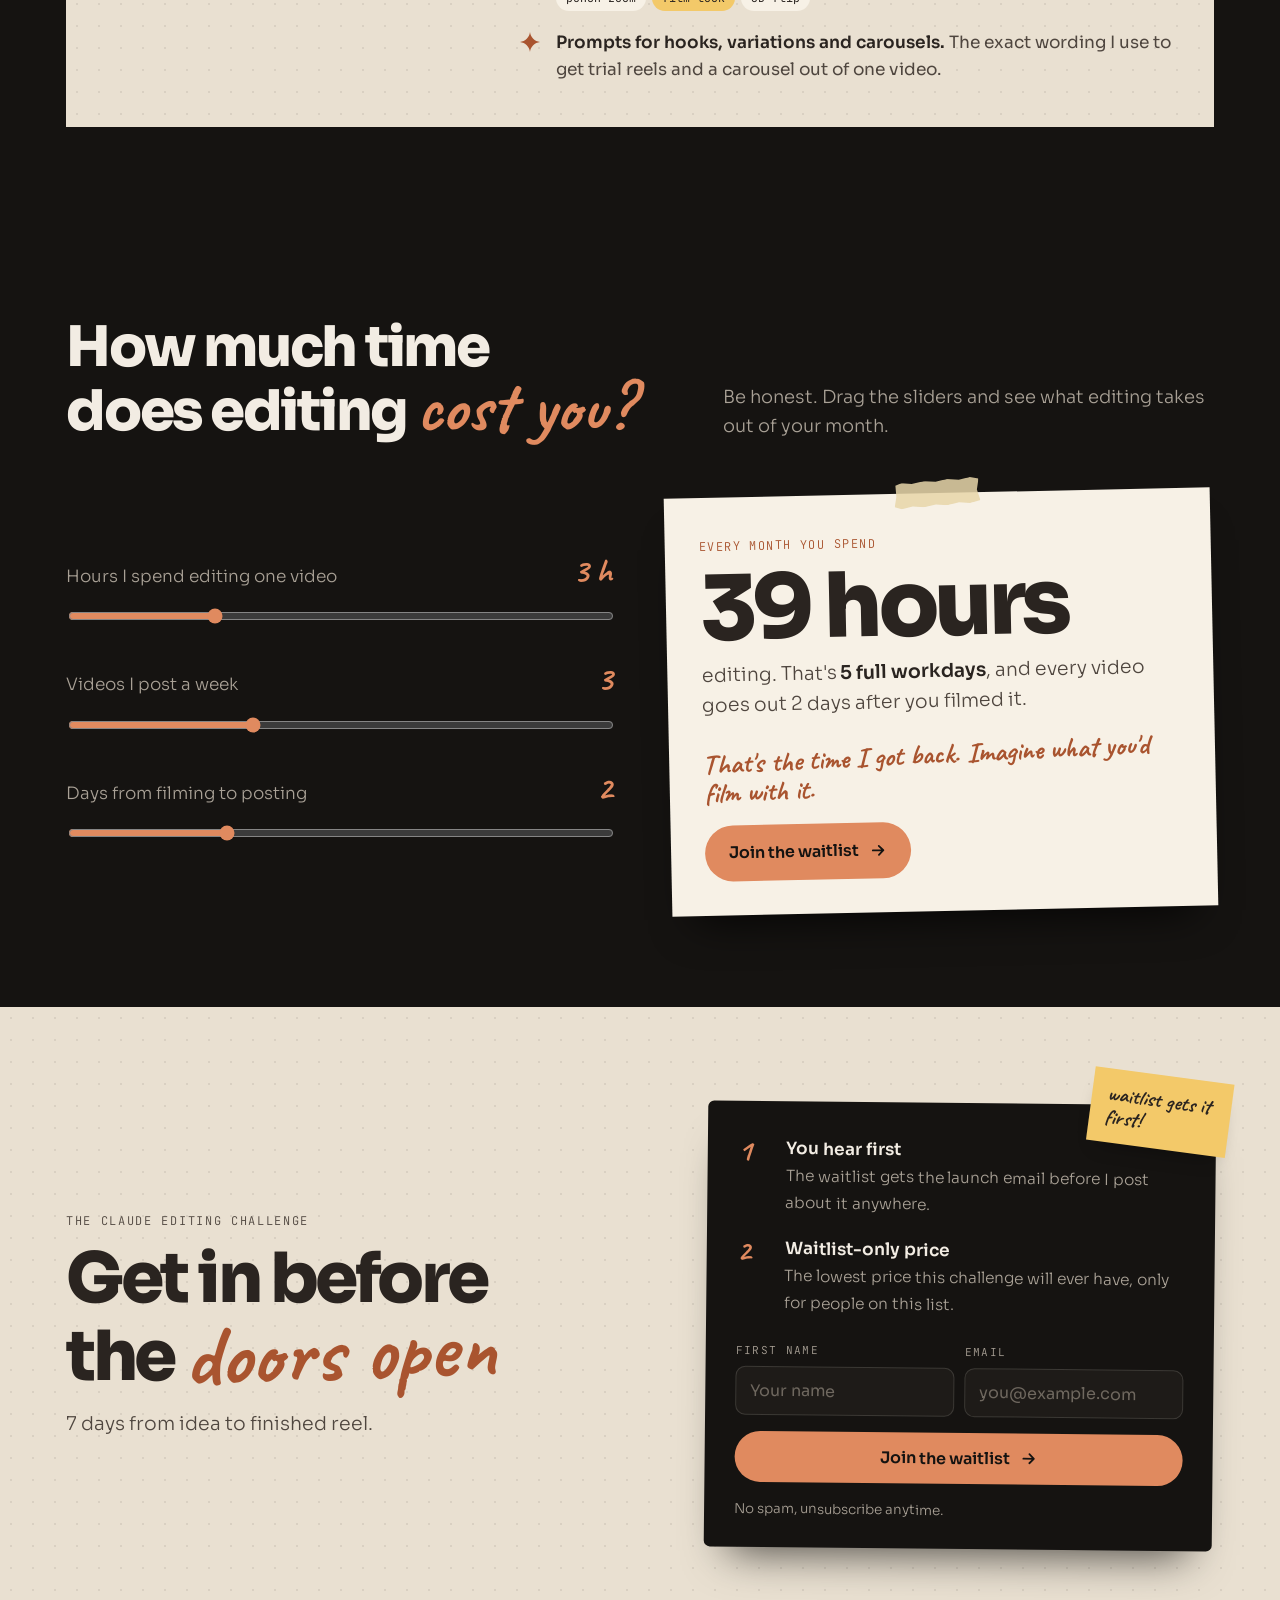
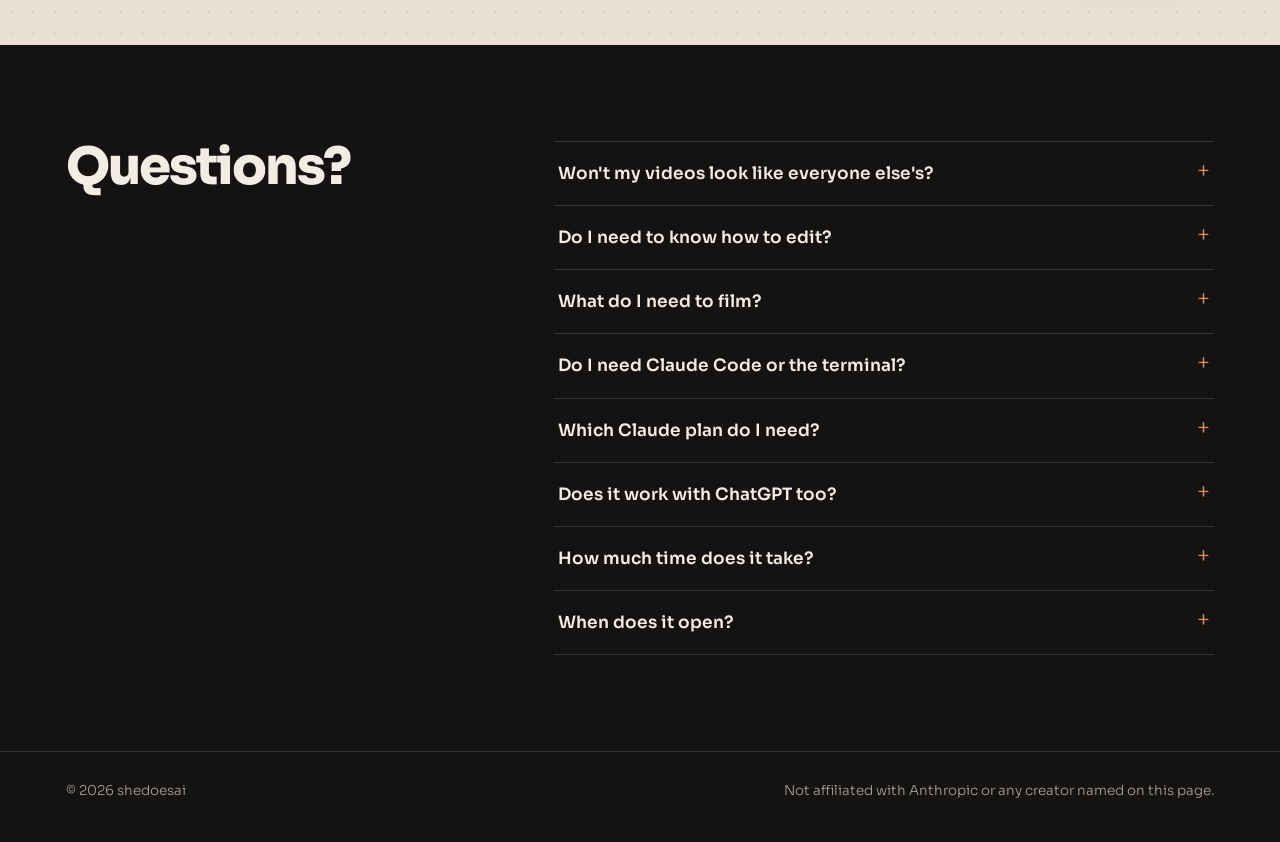
==== commit 9b19b08c: "Challenge page: match the updated 7-day plan Day 7 becomes trial reels, export moves to Day 6, Day 4" ====
--- a/editing/index.html
+++ b/editing/index.html
@@ -776,16 +776,16 @@
   <div class="wrap">
     <div class="head">
       <h2>7 days, one <em>finished reel</em></h2>
-      <p>A new lesson drops every day, starting the day you join. Follow the 7 days, or go at your own pace. Built for people who have watched the courses but never got started, or never opened an editing app and don't want to.</p>
+      <p>A new lesson drops every day, starting the day you join. Follow the 7 days, or go at your own pace. Built for people who have watched the courses but never got started, or never opened an editing app and don't want to. Already have a raw video? Skip straight to Day 4.</p>
     </div>
     <div class="modules">
       <div class="mod"><div class="num"><small>Day</small>1</div><h3>Set up</h3><p>Get Claude ready to edit video and run your first test edit. You only do this once.</p></div>
       <div class="mod"><div class="num"><small>Day</small>2</div><h3>Write your script</h3><p>Pick one idea and write the script with Claude, using my script setup.</p></div>
       <div class="mod"><div class="num"><small>Day</small>3</div><h3>Film it</h3><p>Film your talking-head video. I show you the few things that make the edit easy.</p></div>
-      <div class="mod"><div class="num"><small>Day</small>4</div><h3>First edit</h3><p>Hand Claude your raw video and get cuts and captions back.</p></div>
+      <div class="mod"><div class="num"><small>Day</small>4</div><h3>First edit</h3><p>Hand Claude your raw video and get cuts, captions and your best hook back.</p></div>
       <div class="mod"><div class="num"><small>Day</small>5</div><h3>Make it pop</h3><p>Add effects, pop-ups and sound, and ask for changes in plain words.</p></div>
-      <div class="mod"><div class="num"><small>Day</small>6</div><h3>Make it yours</h3><p>Pick your look, add your colours and fonts, and save it as your style.</p></div>
-      <div class="mod"><div class="num"><small>Day</small>7</div><h3>Post it</h3><p>Export for Instagram and TikTok and post your first Claude-edited reel.</p></div>
+      <div class="mod"><div class="num"><small>Day</small>6</div><h3>Make it yours</h3><p>Pick your look, add your colours and fonts, save it as your style and export.</p></div>
+      <div class="mod"><div class="num"><small>Day</small>7</div><h3>Post it</h3><p>Turn one video into 3 trial reels, post them on Instagram and keep the winner.</p></div>
     </div>
 
     <div class="pack board">
@@ -859,9 +859,9 @@
     <h2>Questions?</h2>
     <div>
       <details><summary>Won't my videos look like everyone else's?</summary><p>No. On Day 6 you tell Claude your colours, your font and the look you like, and save it. From then on every edit looks like you.</p></details>
-      <details><summary>Won't I spend more time fixing the AI's edit than just editing it myself?</summary><p>No. You don't fix anything by hand. You tell Claude what to change in one message, like "cut that pause" or "make the captions bigger", and it does it. On Day 4 you make your first edit and your first round of changes, and you'll see how fast it goes.</p></details>
       <details><summary>Do I need to know how to edit?</summary><p>Not at all. This is made for total beginners. You never touch a timeline or an editing app. You just tell Claude what you want in normal words, like you'd text a friend.</p></details>
       <details><summary>What do I need to film?</summary><p>Just your phone and a tripod (a cheap one is fine). No fancy camera, no lights, no studio. I show you the few simple things that make a big difference.</p></details>
+      <details><summary>Do I need Claude Code or the terminal?</summary><p>No. Everything happens in Cowork, inside the normal Claude desktop app. You chat, Claude edits. No code, no terminal.</p></details>
       <details><summary>Which Claude plan do I need?</summary><p>The Claude Pro plan, about $20 a month. That's the cheapest paid plan and it's all you need. Day 1 walks you through the setup step by step, click by click.</p></details>
       <details><summary>Does it work with ChatGPT too?</summary><p>Yes. The same setup works with ChatGPT, and I've edited videos with it too. Claude is just my favourite, so that's what I show you in the challenge.</p></details>
       <details><summary>How much time does it take?</summary><p>One short lesson and one task a day. A new lesson drops each day from the day you join. Follow along for the 7 days, or go at your own pace. Your lessons stay open.</p></details>
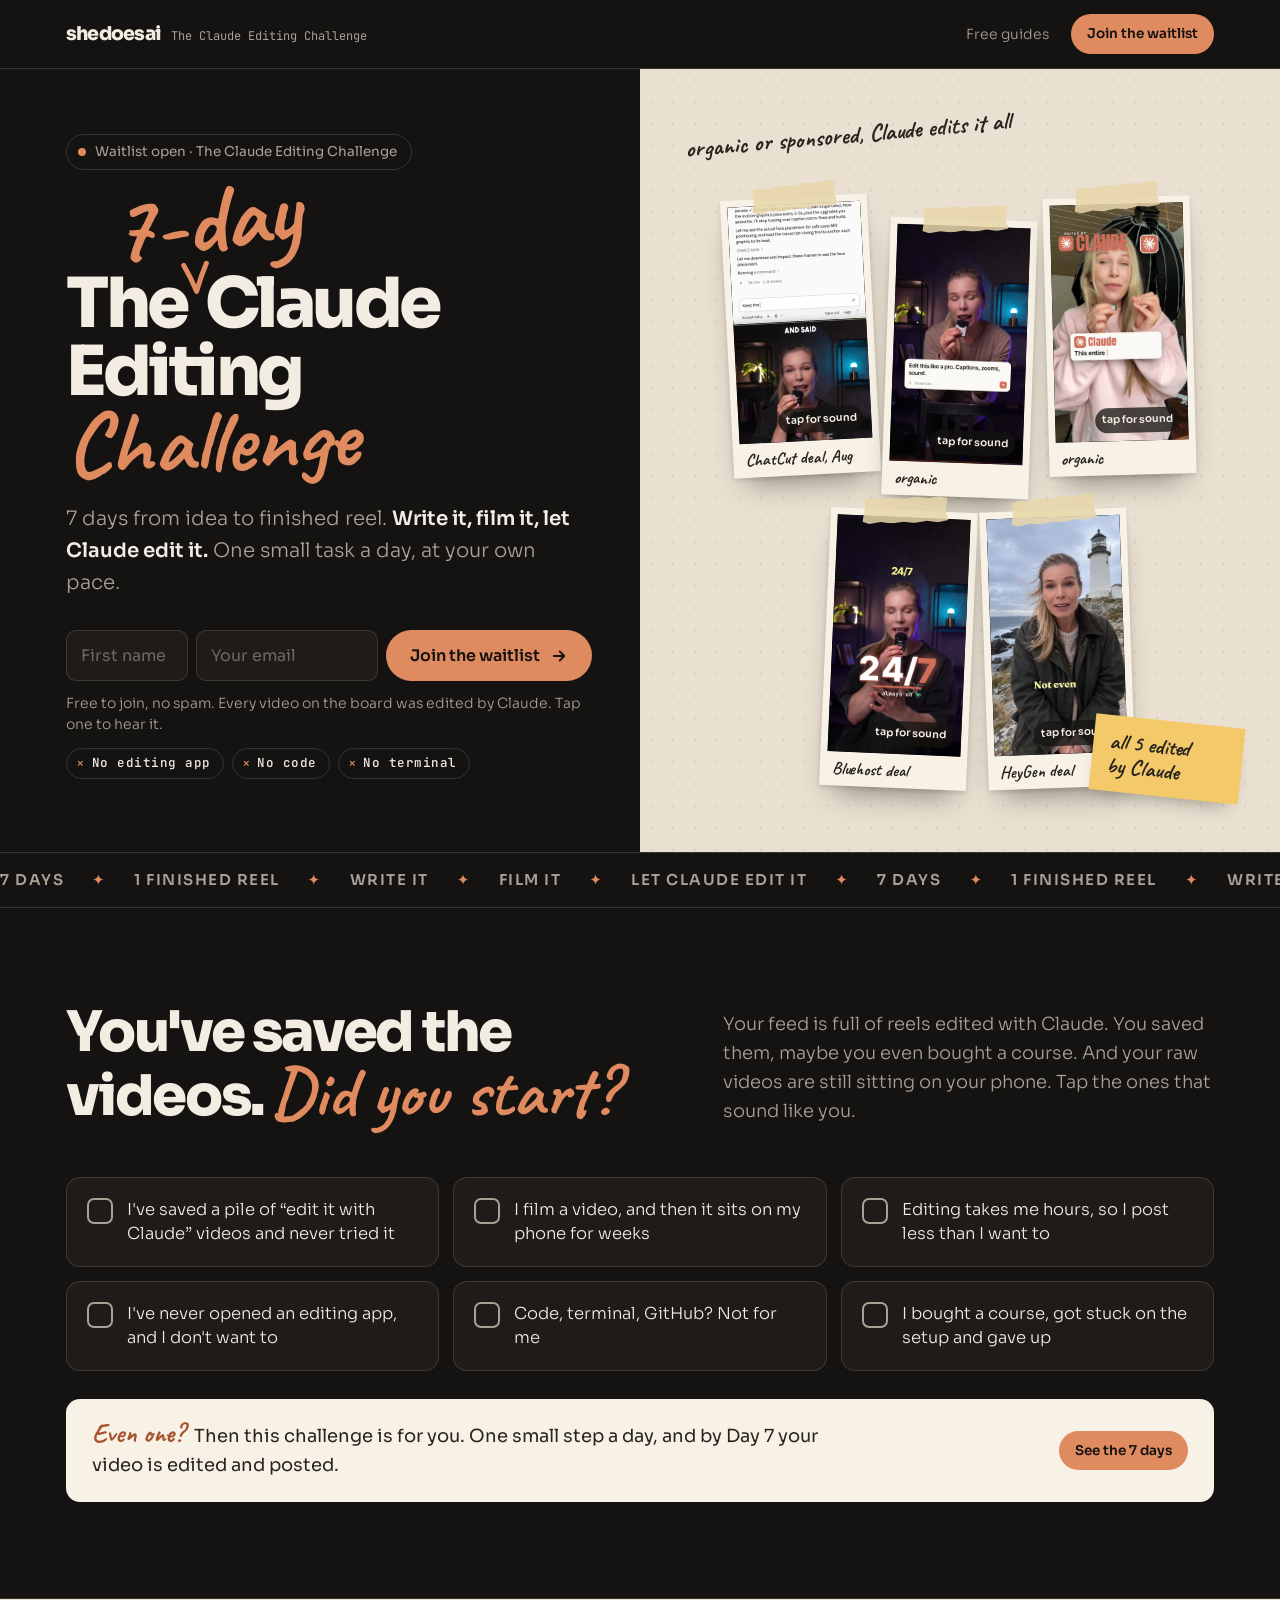
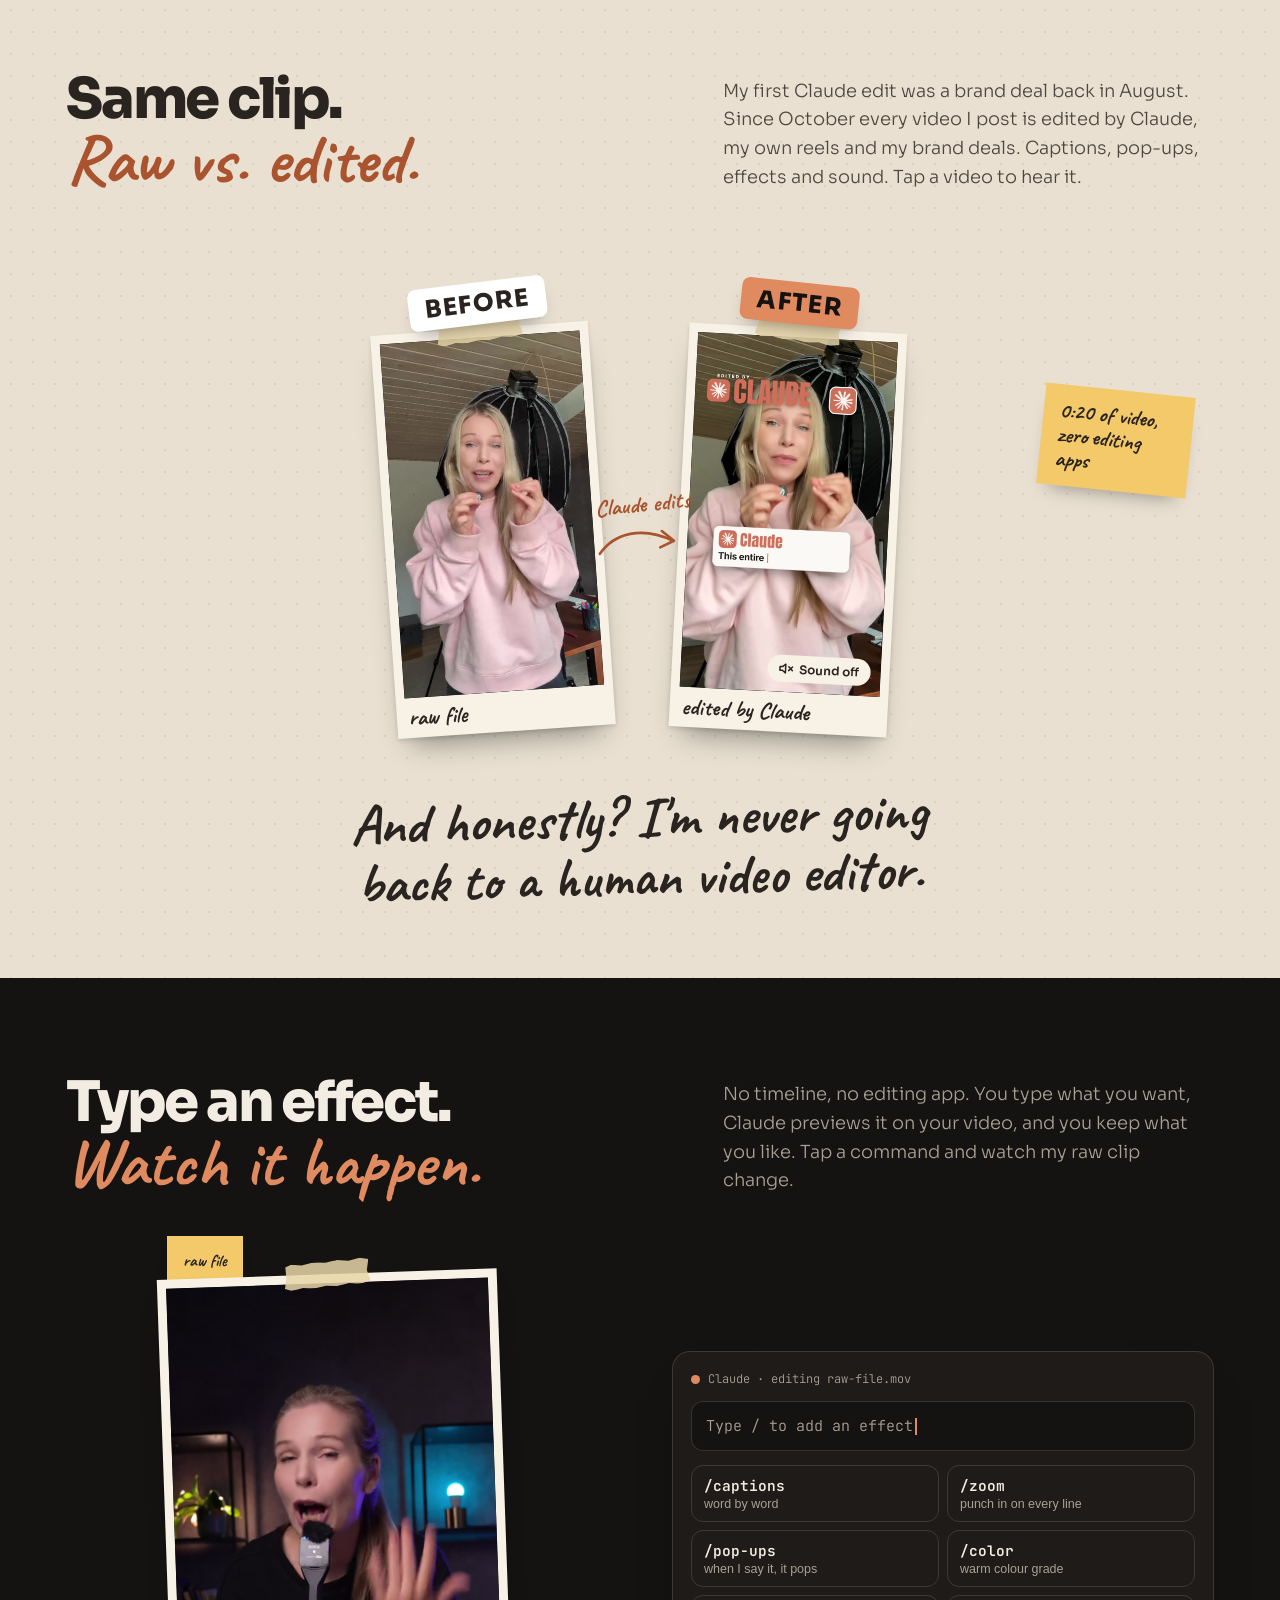
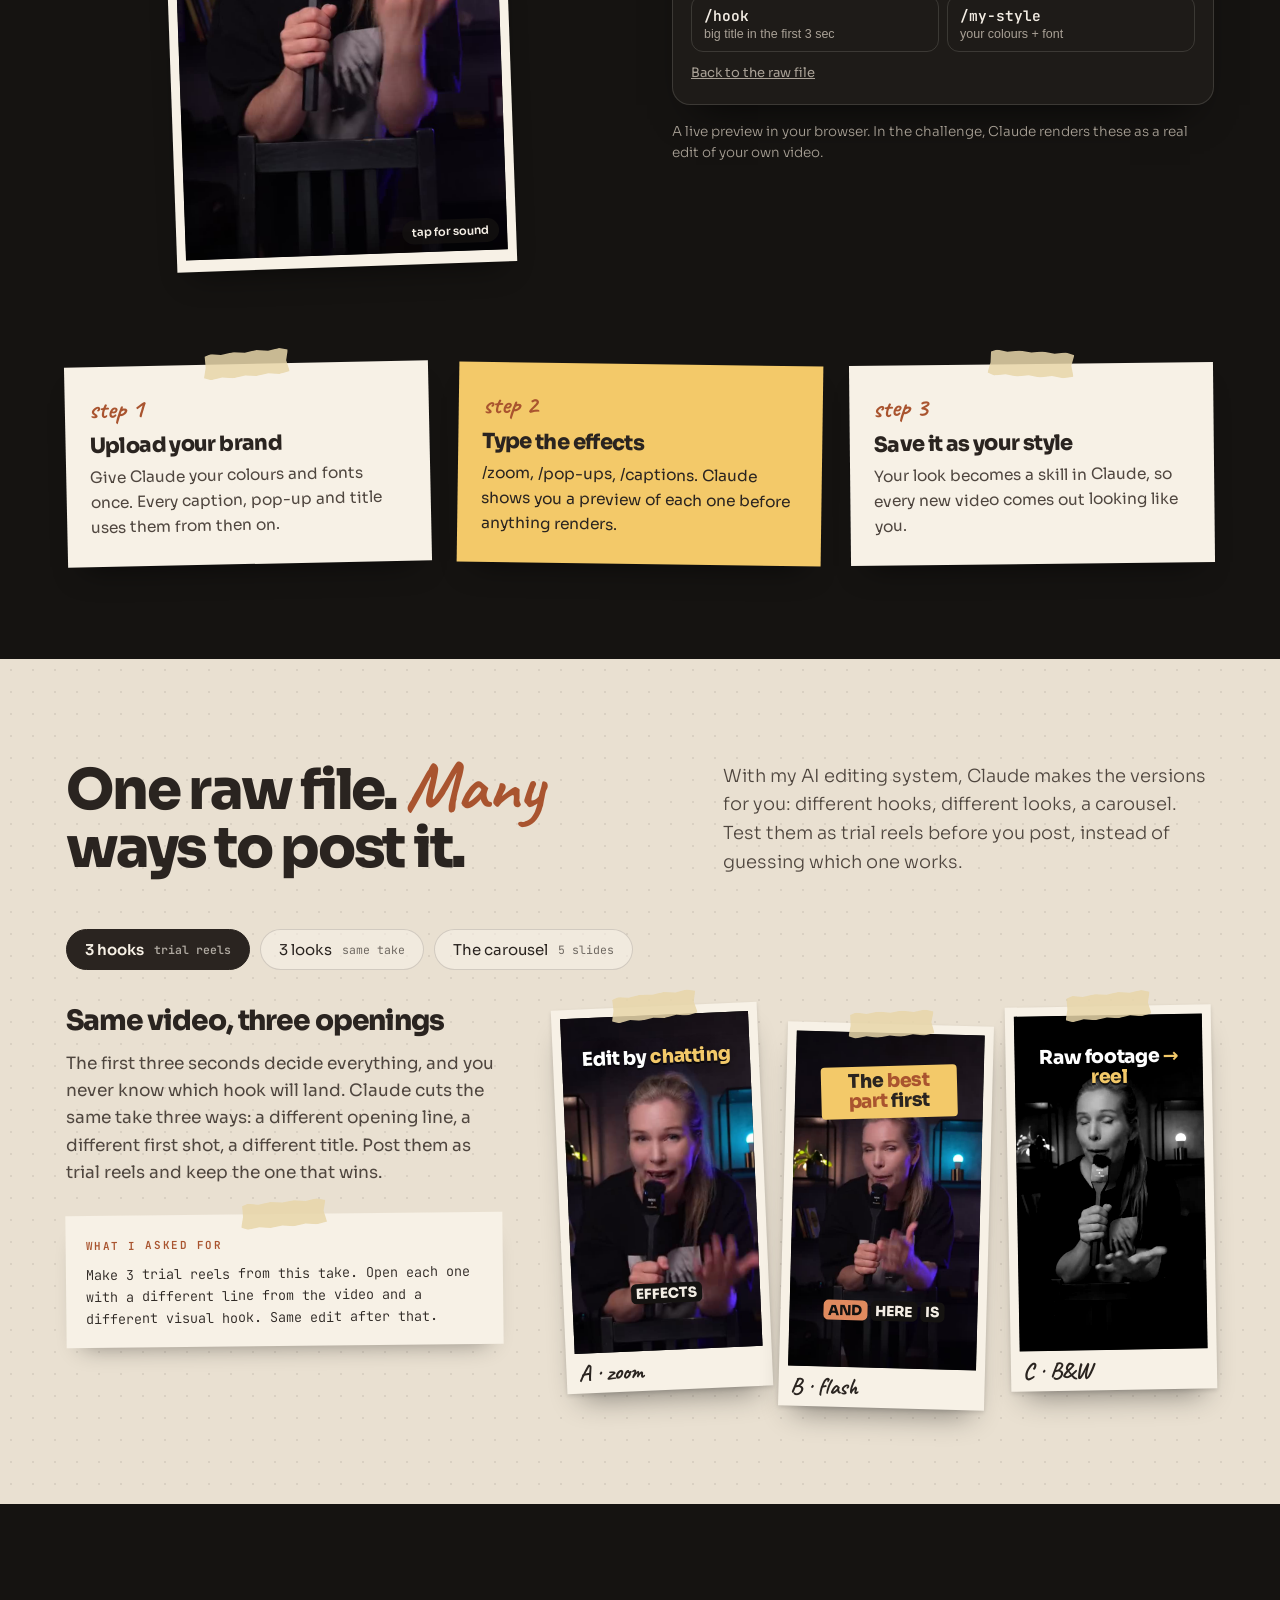
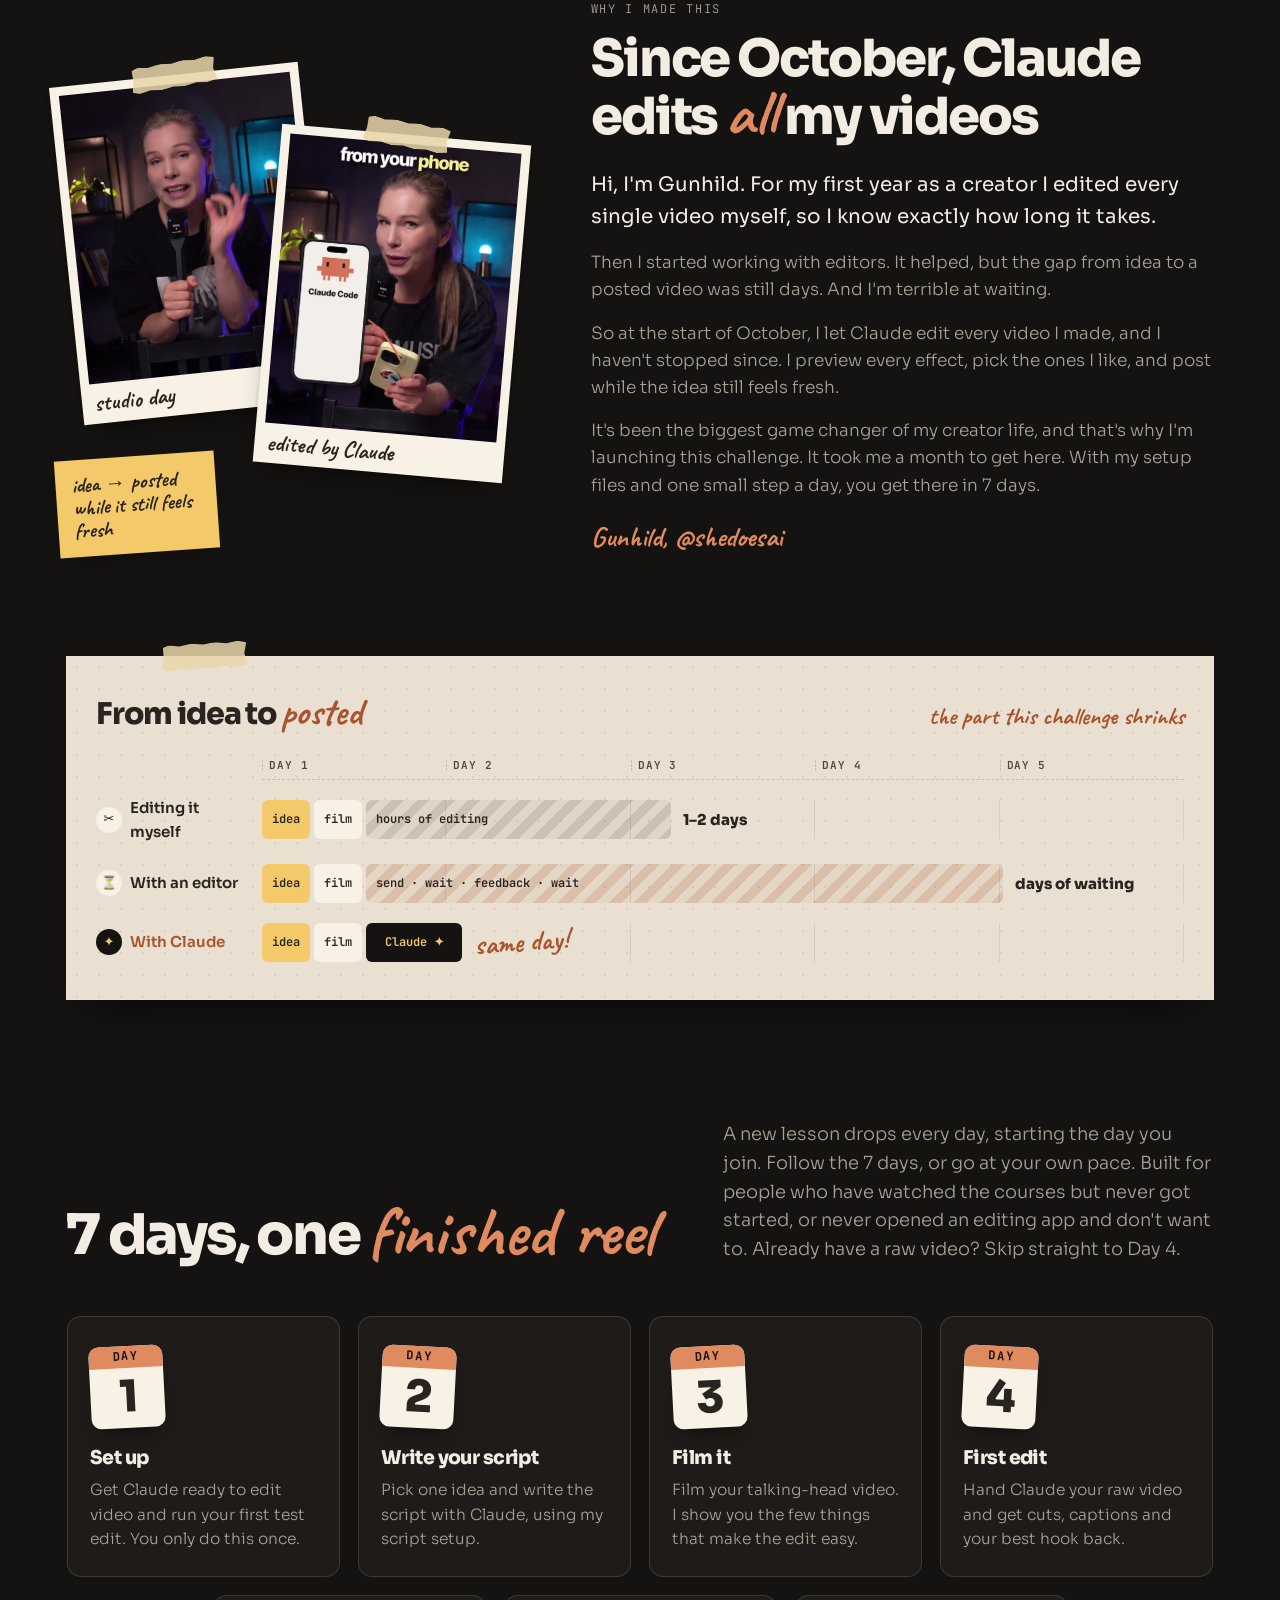
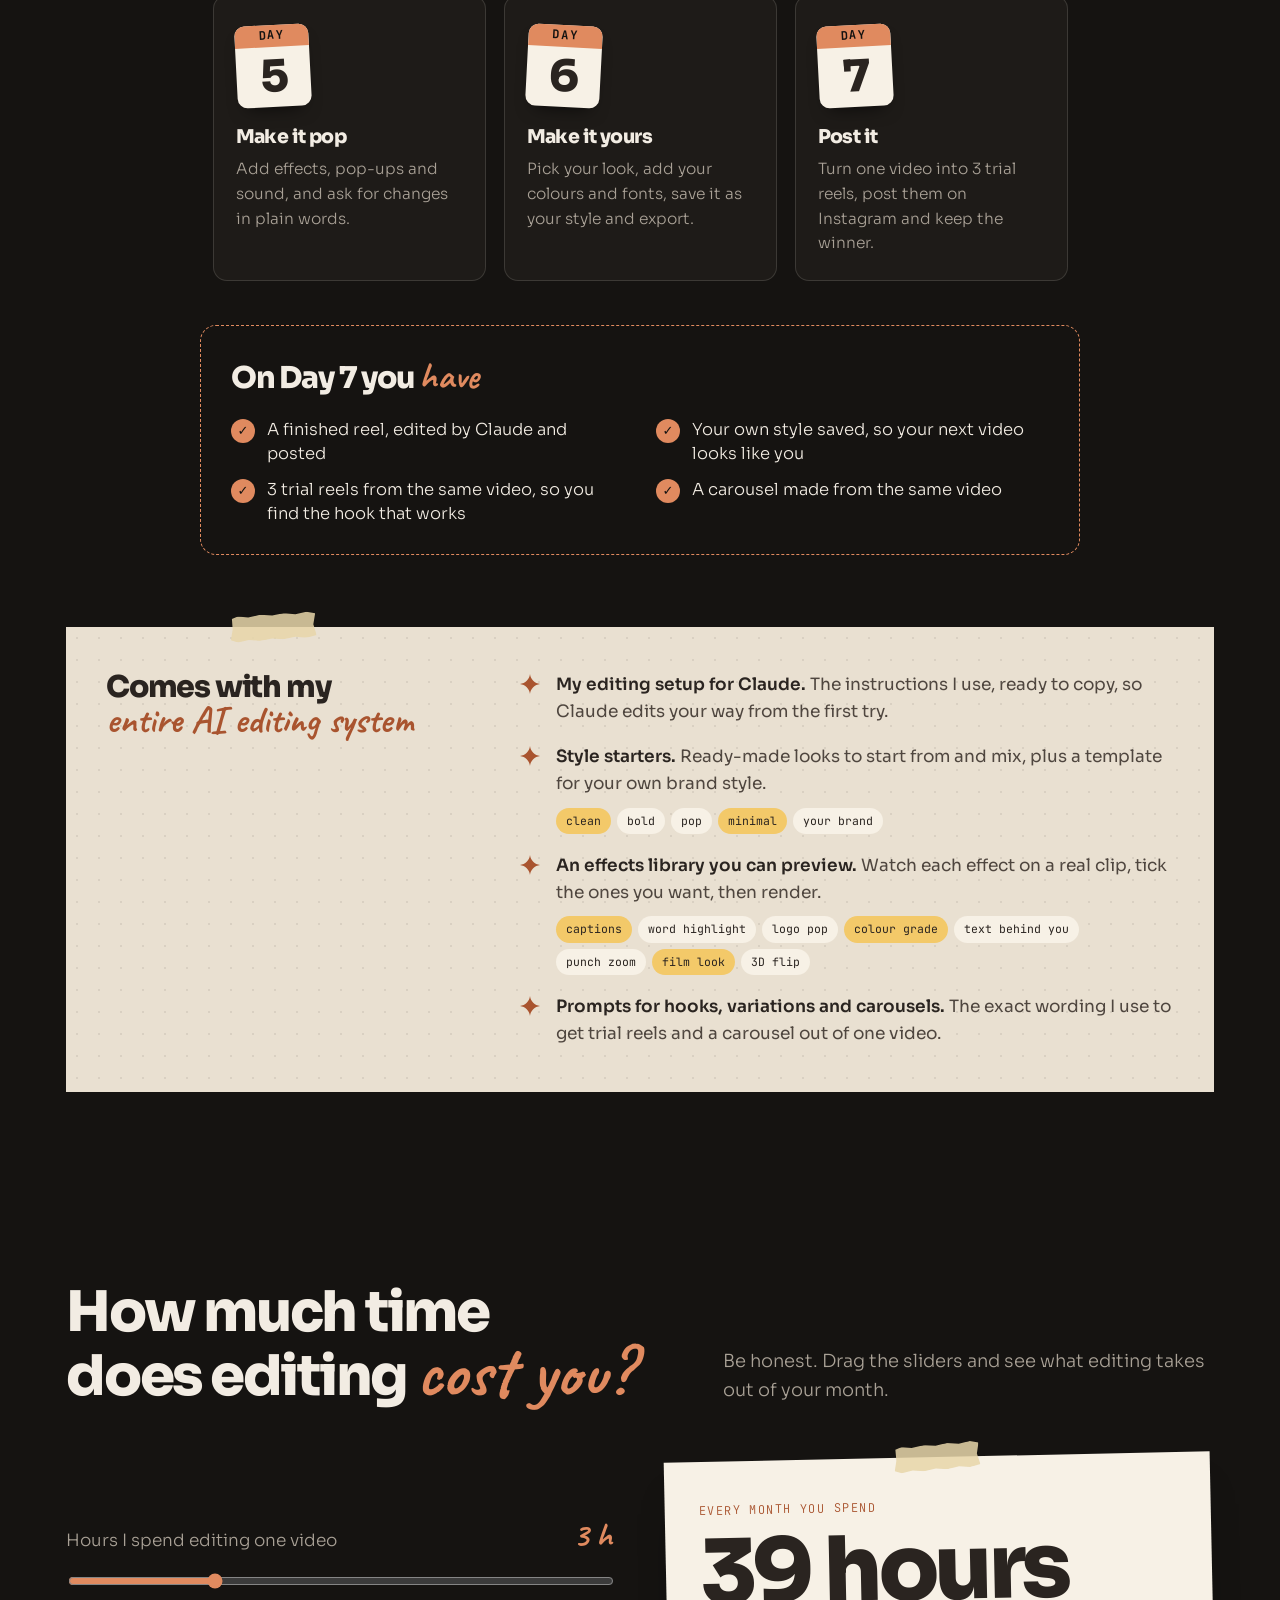
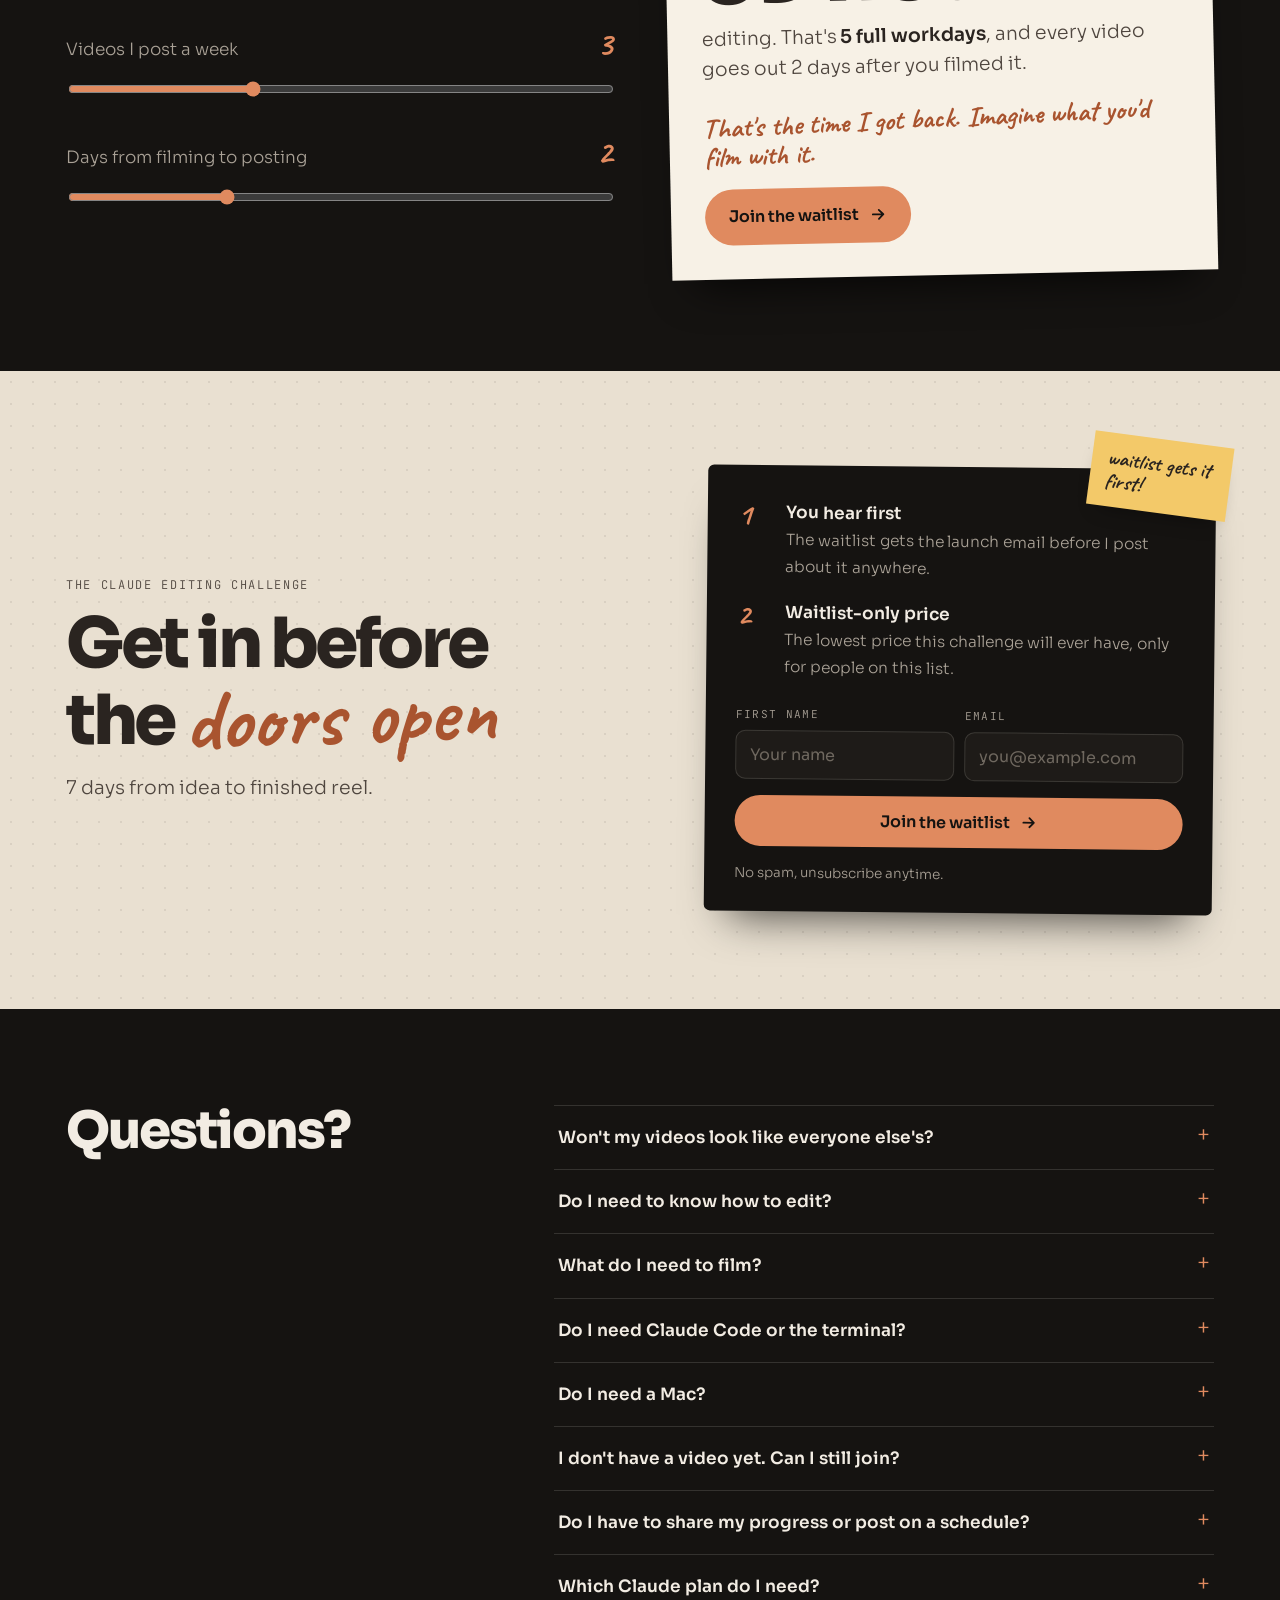
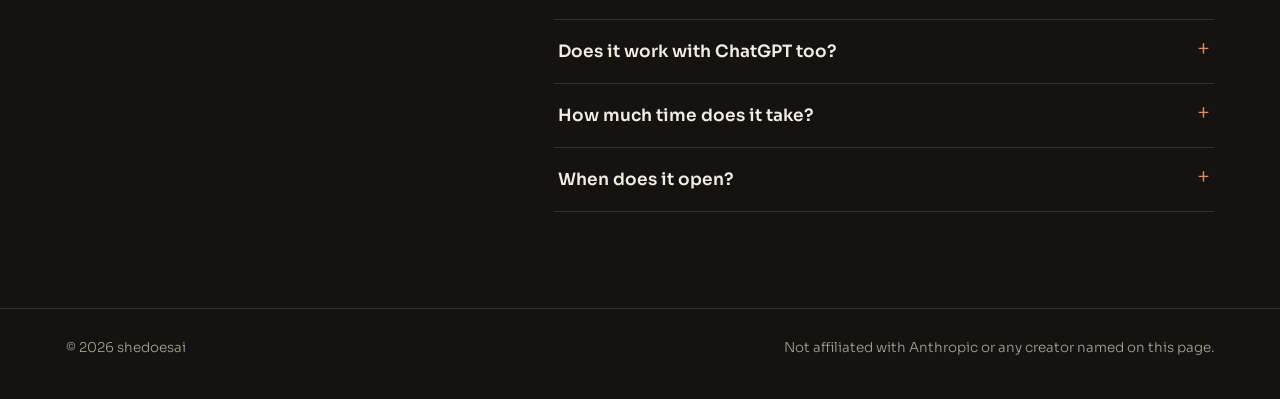
==== commit 98a99919: "Sales page: 'did you start?' section, Day 7 outcomes, no-code chips, 3 new FAQs Co-Authored-By: Clau" ====
--- a/editing/index.html
+++ b/editing/index.html
@@ -500,6 +500,36 @@
 .hk.h-b.in .vhook{background:var(--sticky);color:var(--brown);text-shadow:none;padding:6px 8px;transform:rotate(-3deg);left:14%;right:14%;border-radius:4px}
 .hk.h-b.in .vhook b{color:var(--clay-d)}
 .hk .vhook{transition:opacity .3s}
+
+/* hero: no-fuss chips */
+.nofuss{display:flex;flex-wrap:wrap;gap:8px;list-style:none;margin:14px 0 0;padding:0}
+.nofuss li{font:500 12.5px/1 var(--f-mono);letter-spacing:.04em;color:var(--cream);border:1px solid var(--line);border-radius:999px;padding:8px 12px 8px 10px;display:inline-flex;align-items:center;gap:7px}
+.nofuss li::before{content:"✕";color:var(--clay);font-size:11px}
+/* "sound familiar?" tap list */
+#familiar{border-bottom:1px solid var(--line)}
+.fam{display:grid;grid-template-columns:repeat(3,minmax(0,1fr));gap:14px}
+.fam button{all:unset;box-sizing:border-box;cursor:pointer;display:flex;gap:14px;align-items:flex-start;border:1px solid var(--line);border-radius:14px;padding:20px;background:var(--ink2);font-size:16.5px;line-height:1.45;color:var(--cream);transition:border-color .15s ease,transform .15s ease,background .15s ease}
+.fam button:hover{border-color:var(--clay);transform:translateY(-2px) rotate(-.4deg)}
+.fam button:focus-visible{outline:2px solid var(--clay);outline-offset:3px}
+.fam .box{flex:0 0 26px;height:26px;border:2px solid var(--muted);border-radius:7px;display:grid;place-items:center;transition:all .15s ease}
+.fam .box svg{width:16px;height:16px;opacity:0;transform:scale(.4);transition:all .2s cubic-bezier(.3,1.6,.5,1)}
+.fam button[aria-pressed="true"]{border-color:var(--clay);background:#2A211B}
+.fam button[aria-pressed="true"] .box{background:var(--clay);border-color:var(--clay);color:var(--ink)}
+.fam button[aria-pressed="true"] .box svg{opacity:1;transform:scale(1)}
+.fam-out{display:flex;flex-wrap:wrap;align-items:center;justify-content:space-between;gap:18px 32px;margin-top:28px;padding:22px 26px;border-radius:14px;background:var(--paper);color:var(--brown)}
+.fam-out p{margin:0;font-size:18px;font-weight:400;max-width:60ch}
+.fam-out b{font-weight:700}
+.fam-out .hand{font-size:1.5em;color:var(--clay-d);margin-right:6px}
+.fam-out.pop{animation:fampop .35s ease}
+@keyframes fampop{50%{transform:scale(1.015)}}
+@media (max-width:900px){.fam{grid-template-columns:minmax(0,1fr)}}
+/* "on Day 7 you have" */
+.outcome{margin:44px auto 0;max-width:880px;border:1px dashed var(--clay);border-radius:16px;padding:28px 30px}
+.outcome h3{font-size:clamp(22px,2.4vw,30px);margin-bottom:16px}
+.outcome ul{list-style:none;margin:0;padding:0;display:grid;grid-template-columns:repeat(2,minmax(0,1fr));gap:12px 32px}
+.outcome li{display:flex;gap:12px;align-items:flex-start;font-size:16.5px;line-height:1.45}
+.outcome li::before{content:"✓";flex:0 0 24px;height:24px;border-radius:50%;background:var(--clay);color:var(--ink);font-weight:800;font-size:13px;display:grid;place-items:center;margin-top:1px}
+@media (max-width:700px){.outcome ul{grid-template-columns:minmax(0,1fr)}}
 </style>
 </head><body>
 
@@ -532,6 +562,7 @@
       <p class="err" role="alert" hidden></p>
       <p class="proof">Free to join, no spam. Every video on the board was edited by Claude. Tap one to hear it.</p>
     </form>
+    <ul class="nofuss" aria-label="What you don't need"><li>No editing app</li><li>No code</li><li>No terminal</li></ul>
   </div>
 
   <div class="hero-board board">
@@ -554,6 +585,27 @@
   </div>
 </div>
 
+
+<section id="familiar">
+  <div class="wrap">
+    <div class="head">
+      <h2>You've saved the videos. <em>Did you start?</em></h2>
+      <p>Your feed is full of reels edited with Claude. You saved them, maybe you even bought a course. And your raw videos are still sitting on your phone. Tap the ones that sound like you.</p>
+    </div>
+    <div class="fam">
+      <button type="button" aria-pressed="false"><span class="box" aria-hidden="true"><svg viewBox="0 0 24 24" fill="none" stroke="currentColor" stroke-width="3.2" stroke-linecap="round" stroke-linejoin="round"><path d="M5 12.5l4.5 4.5L19 7.5"/></svg></span><span>I've saved a pile of “edit it with Claude” videos and never tried it</span></button>
+      <button type="button" aria-pressed="false"><span class="box" aria-hidden="true"><svg viewBox="0 0 24 24" fill="none" stroke="currentColor" stroke-width="3.2" stroke-linecap="round" stroke-linejoin="round"><path d="M5 12.5l4.5 4.5L19 7.5"/></svg></span><span>I film a video, and then it sits on my phone for weeks</span></button>
+      <button type="button" aria-pressed="false"><span class="box" aria-hidden="true"><svg viewBox="0 0 24 24" fill="none" stroke="currentColor" stroke-width="3.2" stroke-linecap="round" stroke-linejoin="round"><path d="M5 12.5l4.5 4.5L19 7.5"/></svg></span><span>Editing takes me hours, so I post less than I want to</span></button>
+      <button type="button" aria-pressed="false"><span class="box" aria-hidden="true"><svg viewBox="0 0 24 24" fill="none" stroke="currentColor" stroke-width="3.2" stroke-linecap="round" stroke-linejoin="round"><path d="M5 12.5l4.5 4.5L19 7.5"/></svg></span><span>I've never opened an editing app, and I don't want to</span></button>
+      <button type="button" aria-pressed="false"><span class="box" aria-hidden="true"><svg viewBox="0 0 24 24" fill="none" stroke="currentColor" stroke-width="3.2" stroke-linecap="round" stroke-linejoin="round"><path d="M5 12.5l4.5 4.5L19 7.5"/></svg></span><span>Code, terminal, GitHub? Not for me</span></button>
+      <button type="button" aria-pressed="false"><span class="box" aria-hidden="true"><svg viewBox="0 0 24 24" fill="none" stroke="currentColor" stroke-width="3.2" stroke-linecap="round" stroke-linejoin="round"><path d="M5 12.5l4.5 4.5L19 7.5"/></svg></span><span>I bought a course, got stuck on the setup and gave up</span></button>
+    </div>
+    <div class="fam-out" aria-live="polite">
+      <p><span class="hand js-fam-count">Even one?</span> Then this challenge is for you. One small step a day, and by Day 7 your video is edited and posted.</p>
+      <a class="cta small" href="#course">See the 7 days</a>
+    </div>
+  </div>
+</section>
 
 <section class="proof-reels board" id="reels">
   <div class="wrap">
@@ -745,7 +797,7 @@
       <h2>Since October, Claude edits <em>all</em> my videos</h2>
       <p class="first">Hi, I'm Gunhild. For my first year as a creator I edited every single video myself, so I know exactly how long it takes.</p>
       <p>Then I started working with editors. It helped, but the gap from idea to a posted video was still days. And I'm terrible at waiting.</p>
-      <p>So at the start of October, I let Claude edit every video I made. A whole month of it. I preview every effect, pick the ones I like, and post while the idea still feels fresh.</p>
+      <p>So at the start of October, I let Claude edit every video I made, and I haven't stopped since. I preview every effect, pick the ones I like, and post while the idea still feels fresh.</p>
       <p>It's been the biggest game changer of my creator life, and that's why I'm launching this challenge. It took me a month to get here. With my setup files and one small step a day, you get there in 7 days.</p>
       <p class="sig">Gunhild, @shedoesai</p>
     </div>
@@ -786,6 +838,16 @@
       <div class="mod"><div class="num"><small>Day</small>5</div><h3>Make it pop</h3><p>Add effects, pop-ups and sound, and ask for changes in plain words.</p></div>
       <div class="mod"><div class="num"><small>Day</small>6</div><h3>Make it yours</h3><p>Pick your look, add your colours and fonts, save it as your style and export.</p></div>
       <div class="mod"><div class="num"><small>Day</small>7</div><h3>Post it</h3><p>Turn one video into 3 trial reels, post them on Instagram and keep the winner.</p></div>
+    </div>
+
+    <div class="outcome">
+      <h3>On Day 7 you <em>have</em></h3>
+      <ul>
+        <li>A finished reel, edited by Claude and posted</li>
+        <li>Your own style saved, so your next video looks like you</li>
+        <li>3 trial reels from the same video, so you find the hook that works</li>
+        <li>A carousel made from the same video</li>
+      </ul>
     </div>
 
     <div class="pack board">
@@ -862,6 +924,9 @@
       <details><summary>Do I need to know how to edit?</summary><p>Not at all. This is made for total beginners. You never touch a timeline or an editing app. You just tell Claude what you want in normal words, like you'd text a friend.</p></details>
       <details><summary>What do I need to film?</summary><p>Just your phone and a tripod (a cheap one is fine). No fancy camera, no lights, no studio. I show you the few simple things that make a big difference.</p></details>
       <details><summary>Do I need Claude Code or the terminal?</summary><p>No. Everything happens in Cowork, inside the normal Claude desktop app. You chat, Claude edits. No code, no terminal.</p></details>
+      <details><summary>Do I need a Mac?</summary><p>Yes. The challenge is made for the Claude desktop app on a Mac, and that's what every lesson shows.</p></details>
+      <details><summary>I don't have a video yet. Can I still join?</summary><p>Yes. Day 2 and Day 3 help you write and film it. And you get a practice video, so you can do the editing days even before you've filmed your own.</p></details>
+      <details><summary>Do I have to share my progress or post on a schedule?</summary><p>No. No homework to hand in, no tagging, no check-ins. Just you, Claude and your video.</p></details>
       <details><summary>Which Claude plan do I need?</summary><p>The Claude Pro plan, about $20 a month. That's the cheapest paid plan and it's all you need. Day 1 walks you through the setup step by step, click by click.</p></details>
       <details><summary>Does it work with ChatGPT too?</summary><p>Yes. The same setup works with ChatGPT, and I've edited videos with it too. Claude is just my favourite, so that's what I show you in the challenge.</p></details>
       <details><summary>How much time does it take?</summary><p>One short lesson and one task a day. A new lesson drops each day from the day you join. Follow along for the 7 days, or go at your own pace. Your lessons stay open.</p></details>
@@ -878,6 +943,18 @@
   </div>
 </footer>
 
+<script>
+// "Sound familiar?" tap list
+(() => {
+  const btns = document.querySelectorAll(".fam button"), out = document.querySelector(".fam-out"), c = document.querySelector(".js-fam-count");
+  btns.forEach(b => b.addEventListener("click", () => {
+    b.setAttribute("aria-pressed", b.getAttribute("aria-pressed") !== "true");
+    const n = document.querySelectorAll('.fam button[aria-pressed="true"]').length;
+    c.textContent = n ? (n === btns.length ? "All " + n + "?" : n + " of " + btns.length + "?") : "Even one?";
+    out.classList.remove("pop"); void out.offsetWidth; out.classList.add("pop");
+  }));
+})();
+</script>
 <script>
 // Waitlist: our own form posts to /api/subscribe (a Vercel function that adds the person to beehiiv),
 // then sends them to the thank-you page with their first name. If that fails, the hosted beehiiv form is the fallback.
